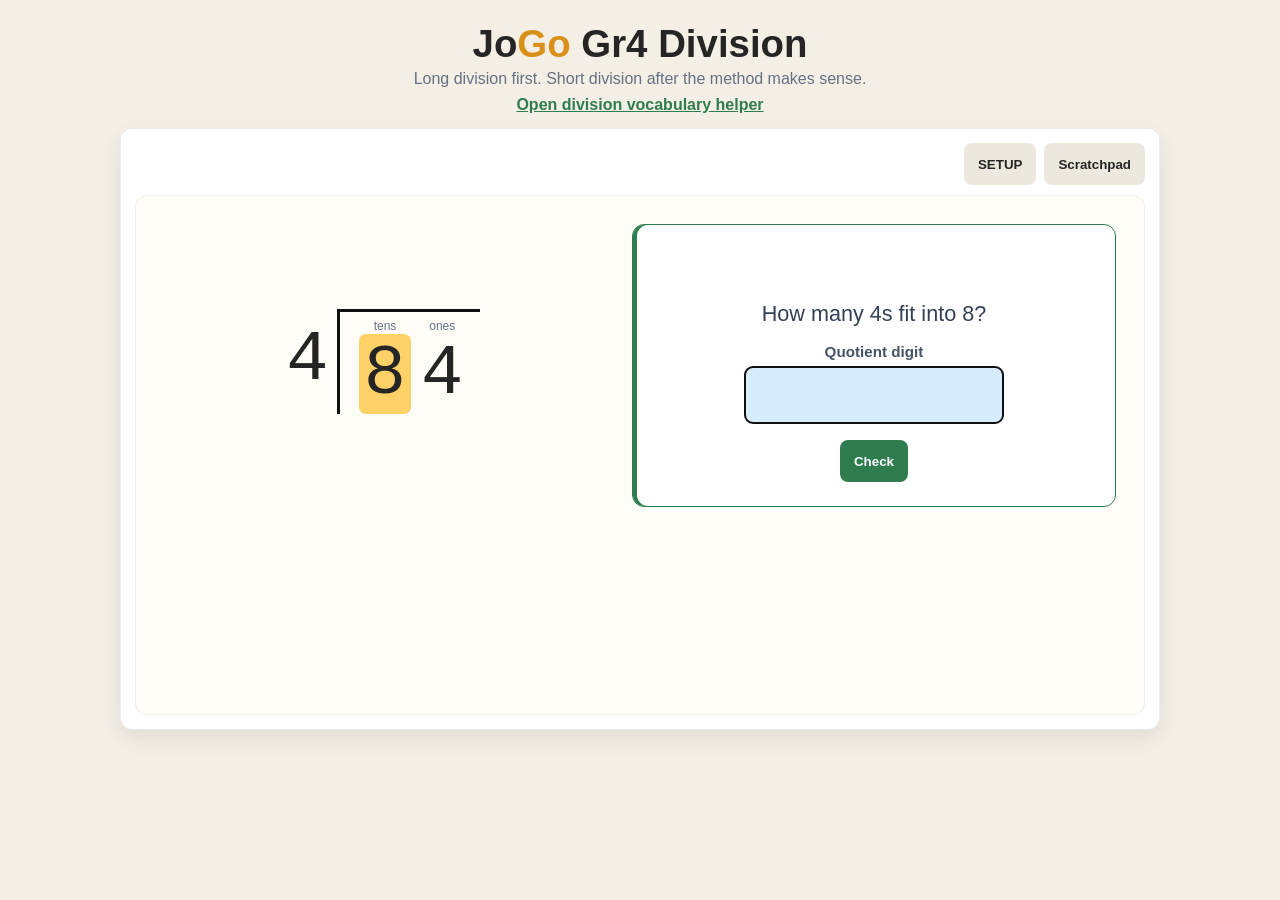
==== index.html @ e8921ce1 "Add iPad-ready Grade 4 division app" ====
<!doctype html>
<html lang="en">
<head>
  <meta charset="utf-8">
  <meta name="viewport" content="width=device-width,initial-scale=1,viewport-fit=cover,user-scalable=no">
  <title>JoGo Gr4 Division</title>
  <link rel="manifest" href="./manifest.json">
  <link rel="apple-touch-icon" href="./icon.svg">
  <meta name="apple-mobile-web-app-capable" content="yes">
  <meta name="apple-mobile-web-app-title" content="Gr4 Division">
  <meta name="theme-color" content="#2f7d4f">
  <style>
    :root{--green:#2f7d4f;--dark:#23623d;--paper:#fffdf7;--soft:#f4efe4;--ink:#252525;--muted:#667085;--blue:#d8ecff;--yellow:#ffd166;--red:#d94f45;--line:#ded6c8}*{box-sizing:border-box}html,body{margin:0;min-height:100%;overscroll-behavior-y:contain}body{font-family:Arial,Helvetica,sans-serif;background:var(--soft);color:var(--ink);padding:14px}.app{width:min(1040px,100%);margin:auto}.brand{text-align:center;margin:8px 0 14px}.brand h1{margin:0;font-size:clamp(1.7rem,4vw,2.4rem)}.brand span{color:#d99018}.brand p{margin:4px 0 0;color:var(--muted)}.panel,.scratch{background:rgba(255,255,255,.98);border:1px solid rgba(0,0,0,.08);border-radius:12px;box-shadow:0 8px 22px rgba(0,0,0,.08);padding:14px}.top{display:flex;justify-content:flex-end;gap:8px;margin-bottom:10px;flex-wrap:wrap}button{border:0;border-radius:8px;padding:11px 14px;min-height:42px;background:#e8ece9;color:var(--ink);font-weight:700;cursor:pointer}.primary,.active{background:var(--green);color:#fff}.secondary{background:#f0f2f4}.quiet{background:#ece8de}.drawer{border:1px solid #e4ddd0;border-radius:10px;background:#fbfaf6;padding:12px;margin-bottom:12px}.hidden{display:none!important}.tabs{display:grid;grid-template-columns:1fr 1fr;gap:8px;margin-bottom:10px}.controls{display:grid;grid-template-columns:minmax(180px,1fr) auto auto auto;gap:8px;align-items:center;margin-bottom:12px}input{border:1px solid #c9c9c9;border-radius:8px;min-height:42px;padding:9px 10px;font-size:1rem;background:#fff}.samples{display:grid;gap:8px}.sampleband{display:grid;grid-template-columns:110px 1fr;gap:8px;align-items:center}.samplelabel{color:#475467;font-size:.82rem;font-weight:700}.samplebuttons{display:flex;flex-wrap:wrap;gap:8px}.samplebuttons button{min-width:72px}.d1{background:#dcfce7;color:#143d25}.d2{background:#bbf7d0;color:#143d25}.d3{background:#fef3c7;color:#3f3208}.d4{background:#fed7aa;color:#4a2505}.d5{background:#fecaca;color:#5f1515}.d6{background:#dc2626;color:#fff}.work{background:var(--paper);border:1px solid rgba(0,0,0,.06);border-radius:12px;padding:clamp(14px,3vw,28px);min-height:520px;overflow-x:auto}.longgrid{display:grid;grid-template-columns:minmax(320px,.95fr) minmax(300px,1.05fr);gap:clamp(16px,3vw,30px);align-items:start}.board{font-family:"Courier New",monospace;font-size:clamp(2.2rem,5.5vw,4.6rem);width:max-content;max-width:100%;margin:auto;display:grid;grid-template-columns:auto auto}.divisor{padding-right:8px;margin-top:96px}.house{--cell:clamp(42px,6vw,60px);--gap:10px;--pad:13px}.quotline{min-height:88px;border-bottom:3px solid #111;padding-left:var(--pad);display:grid;grid-template-columns:repeat(var(--n),var(--cell));gap:var(--gap);align-items:end;justify-content:center}.divline{border-left:3px solid #111;padding:8px 10px 0 var(--pad);display:flex;gap:var(--gap);justify-content:center}.digitwrap{display:grid;gap:2px;justify-items:center}.placelabel{font-family:Arial,sans-serif;font-size:.75rem;color:var(--muted);line-height:1}.current{background:var(--yellow);border-radius:7px;padding:0 5px}.cell{display:inline-grid;place-items:center;width:var(--cell);min-height:60px}.empty{color:transparent}.formal{border-left:3px solid transparent;padding-left:var(--pad);padding-right:10px;margin-top:-8px;font-size:clamp(1.9rem,4.8vw,3.8rem)}.row{display:grid;grid-template-columns:repeat(var(--n),var(--cell));gap:var(--gap);justify-content:center;min-height:54px;align-items:center}.workcell{display:grid;place-items:center;line-height:1}.blank{color:transparent}.dot{color:#6b7280;font-size:.7em;align-self:end}.down{font-weight:700}.rule{height:3px;background:#111;align-self:center}.lines{max-height:190px;overflow:auto;margin-bottom:12px;background:rgba(255,255,255,.7);border:1px solid #ebe3d5;border-radius:10px}.lines div{border-bottom:1px solid #ebe3d5;padding:5px 10px}.card{background:#fff;border:1px solid #e5dfd0;border-radius:12px;padding:clamp(14px,3vw,24px);margin:auto;width:min(620px,100%);text-align:center}.card.active{border-color:var(--green);box-shadow:inset 4px 0 0 var(--green)}.title{margin:0 0 14px;font-size:clamp(1.35rem,3vw,2.1rem);font-weight:700}.prompt{margin:0 0 16px;color:#344054;font-size:clamp(1.05rem,2.2vw,1.35rem)}.field{width:min(260px,100%);margin:auto}.field label{display:block;font-size:.95rem;font-weight:700;color:#475467;margin-bottom:6px}.field input,.qbox{width:100%;text-align:center;font-size:2rem;font-weight:700;min-height:58px;background:var(--blue);border-color:#7fb3e8}.actions{display:flex;justify-content:center;gap:8px;flex-wrap:wrap;margin-top:16px}.feedback{min-height:28px;margin-top:14px;font-weight:700;text-align:center;font-size:clamp(1rem,2vw,1.2rem)}.good{color:var(--dark)}.bad{color:var(--red)}.shortgrid{display:flex;justify-content:center;align-items:flex-end;font-family:"Courier New",monospace;font-size:clamp(1.8rem,5vw,3rem);margin:8px 0 18px}.shorthouse{display:grid;grid-template-rows:auto auto}.shortq{border-bottom:3px solid #111;border-left:3px solid transparent;padding-left:12px;display:flex;gap:8px;min-height:54px;align-items:end}.shortdiv{border-left:3px solid #111;padding:8px 10px 0 12px;display:flex;gap:8px}.shortdigit{position:relative;min-width:38px;text-align:center}.carry{position:absolute;top:-22px;left:-8px;width:34px;min-height:30px;padding:0;text-align:center;color:#b42318;background:#fff0f0;font-size:1rem;font-weight:700}.scratch{margin-top:12px}.scratch h2{font-size:1.05rem;margin:0 0 8px;text-align:center}.tools{display:flex;gap:6px;flex-wrap:wrap;justify-content:center;margin-bottom:8px}.tools button{min-height:36px;padding:8px 10px;font-size:.85rem}canvas{width:100%;height:300px;border:1px solid #cfcfcf;border-radius:8px;background:#fff;touch-action:none;cursor:crosshair}.vocablink{display:inline-block;margin-top:8px;color:var(--green);font-weight:700}@media(max-width:850px){body{padding:10px}.longgrid{grid-template-columns:1fr}.controls{grid-template-columns:1fr 1fr}.controls input{grid-column:1/-1}canvas{height:320px}}@media(max-width:520px){.panel{padding:12px}.controls{grid-template-columns:1fr}.sampleband{grid-template-columns:1fr}.samplebuttons button{flex:1 1 84px}.qbox{width:38px}.top button{flex:1 1 110px}}
  </style>
</head>
<body>
<main class="app">
<header class="brand"><h1>Jo<span>Go</span> Gr4 Division</h1><p>Long division first. Short division after the method makes sense.</p><a class="vocablink" href="./DivisionVocab.html">Open division vocabulary helper</a></header>
<section class="panel">
<div class="top"><button class="quiet" onclick="toggle('teacher')">SETUP</button><button class="quiet" onclick="toggleScratch()">Scratchpad</button></div>
<div id="teacher" class="drawer hidden">
<nav class="tabs"><button id="longTab" class="active" onclick="switchTab('long')">Long Division</button><button id="shortTab" onclick="switchTab('short')">Short Division</button></nav>
<div id="longControls"><div class="controls"><input id="longEquation" value="84 / 4" onkeydown="if(event.key==='Enter')setupLong()"><button class="primary" onclick="setupLong()">Set Up</button><button class="secondary" onclick="resetLong()">Reset</button><button class="secondary" onclick="revealLong()">Reveal</button></div><div class="samples"><div class="sampleband"><div class="samplelabel">2 digit exact</div><div class="samplebuttons"><button class="d1" onclick="sampleLong('48 / 2')">48 / 2</button><button class="d1" onclick="sampleLong('84 / 4')">84 / 4</button><button class="d2" onclick="sampleLong('72 / 6')">72 / 6</button></div></div><div class="sampleband"><div class="samplelabel">3 digit exact</div><div class="samplebuttons"><button class="d2" onclick="sampleLong('132 / 6')">132 / 6</button><button class="d3" onclick="sampleLong('248 / 4')">248 / 4</button><button class="d3" onclick="sampleLong('426 / 3')">426 / 3</button></div></div><div class="sampleband"><div class="samplelabel">remainders</div><div class="samplebuttons"><button class="d4" onclick="sampleLong('85 / 4')">85 / 4</button><button class="d5" onclick="sampleLong('137 / 5')">137 / 5</button><button class="d6" onclick="sampleLong('746 / 9')">746 / 9</button></div></div></div></div>
<div id="shortControls" class="hidden"><div class="controls"><input id="shortEquation" value="852 / 8" onkeydown="if(event.key==='Enter')setupShort()"><button class="primary" onclick="setupShort()">Set Up</button><button class="secondary" onclick="checkShort()">Check</button><button class="secondary" onclick="revealShort()">Reveal</button></div><div class="samplebuttons"><button onclick="sampleShort('246 / 2')">246 / 2</button><button onclick="sampleShort('852 / 8')">852 / 8</button><button onclick="sampleShort('936 / 3')">936 / 3</button><button onclick="sampleShort('725 / 6')">725 / 6</button></div></div>
</div>
<section id="longPanel"><div class="work longgrid"><div id="longBoard"></div><div id="longStep"></div><div id="longFeedback" class="feedback"></div></div></section>
<section id="shortPanel" class="hidden"><div class="work"><div id="shortBoard"></div><div id="shortFeedback" class="feedback"></div></div></section>
</section>
<aside id="scratch" class="scratch hidden"><h2>Scratchpad</h2><div class="tools"><button id="pencilBtn" class="primary" onclick="setTool('pencil')">Pencil</button><button id="eraserBtn" onclick="setTool('eraser')">Eraser</button><button onclick="undoCanvas()">Undo</button><button onclick="redoCanvas()">Redo</button><button onclick="clearCanvas()">Clear</button></div><canvas id="canvas" width="320" height="430"></canvas></aside>
</main>
<script>
let tab='long',lp=null,li=0,pi=0,ready=false,sp=null,canvas,ctx,drawing=false,tool='pencil',hist=[],hi=-1;
function parse(v){let p=v.split('/').map(x=>x.trim()),a=Number(p[0]),b=Number(p[1]);if(p.length!==2)return{error:'Use this format: 84 / 4'};if(!Number.isInteger(a)||!Number.isInteger(b))return{error:'Use whole numbers only.'};if(a<0||b<=0)return{error:'Dividend must be 0 or more. Divisor must be bigger than 0.'};if(b>12)return{error:'For Grade 4 practice, keep the divisor 12 or less.'};return{dividend:a,divisor:b}}
function toggle(id){document.getElementById(id).classList.toggle('hidden')}function toggleScratch(){toggle('scratch');resizeCanvas()}function switchTab(t){tab=t;longPanel.classList.toggle('hidden',t!=='long');shortPanel.classList.toggle('hidden',t!=='short');longControls.classList.toggle('hidden',t!=='long');shortControls.classList.toggle('hidden',t!=='short');longTab.classList.toggle('active',t==='long');shortTab.classList.toggle('active',t==='short')}function sampleLong(s){longEquation.value=s;setupLong()}function sampleShort(s){shortEquation.value=s;setupShort()}
function label(i,n){return(['ones','tens','hundreds','thousands','ten thousands'][n-i-1]||'')}function steps(a,b){let ds=String(a).split('').map(Number),out=[],part=0,start=0;ds.forEach((d,i)=>{part=part*10+d;let last=i===ds.length-1;if(part>=b||last){let q=Math.floor(part/b),prod=q*b,rem=part-prod;out.push({startIndex:start,endIndex:i,partial:part,qDigit:q,product:prod,remainder:rem,bringDown:last?'':String(ds[i+1])});part=rem;start=i+1}});return out}
function setupLong(){let x=parse(longEquation.value),f=longFeedback;f.textContent='';f.className='feedback';if(x.error){longBoard.innerHTML=longStep.innerHTML='';f.textContent=x.error;f.classList.add('bad');return}lp={dividend:x.dividend,divisor:x.divisor,steps:steps(x.dividend,x.divisor)};li=0;pi=0;ready=false;renderLong()}function resetLong(){if(!lp)return setupLong();li=0;pi=0;ready=false;renderLong()}function parts(s){return s.bringDown===''?['divide','multiply','subtract']:['divide','multiply','subtract','bring']}function cur(){return lp.steps[li]?parts(lp.steps[li])[pi]:null}
function detail(s,p){return{divide:{title:'Divide',prompt:`How many ${lp.divisor}s fit into ${s.partial}?`,label:'Quotient digit',answer:String(s.qDigit)},multiply:{title:'Multiply',prompt:`${lp.divisor} x ${s.qDigit} = ?`,label:'Product',answer:String(s.product)},subtract:{title:'Subtract',prompt:`${s.partial} - ${s.product} = ?`,label:'Remainder',answer:String(s.remainder)},bring:{title:'Bring Down',prompt:'Which digit comes down next?',label:'Next digit',answer:s.bringDown}}[p]}function line(s,p){return{divide:`${lp.divisor} into ${s.partial} = ${s.qDigit}`,multiply:`${lp.divisor} x ${s.qDigit} = ${s.product}`,subtract:`${s.partial} - ${s.product} = ${s.remainder===0?'.':s.remainder}`,bring:`Bring down ${s.bringDown}`}[p]}
function visible(si,p){let ps=parts(lp.steps[si]),c=0;if(si<li)c=ps.length;if(si===li)c=pi+(ready?1:0);return ps.slice(0,c).includes(p)}function lines(){let a=[];lp.steps.forEach((s,si)=>parts(s).forEach(p=>{if(visible(si,p))a.push(line(s,p))}));return a.length?`<div class="lines">${a.map(x=>`<div>${x}</div>`).join('')}</div>`:''}
function cells(val,start,end,n){let c=Array(n).fill(''),span=end-start+1,ds=String(val).padStart(span,' ').split(''),first=Math.max(start,end-ds.length+1);ds.forEach((d,o)=>{let col=first+o;if(col>=0&&col<n&&d!==' ')c[col]=d});return c}function numrow(c,n){return`<div class="row" style="--n:${n}">${c.map(x=>{let v=typeof x==='object'?x.value:x,cl=typeof x==='object'?x.className:'';return`<span class="workcell ${v===''?'blank':''} ${cl}">${v||'0'}</span>`}).join('')}</div>`}function ruler(s,e,n){let c=Array(n).fill('');for(let i=s;i<=e;i++)c[i]='<span class="rule"></span>';return`<div class="row" style="--n:${n}">${c.map(x=>x||'<span class="workcell blank">0</span>').join('')}</div>`}function formal(n){let r=[];lp.steps.forEach((s,si)=>{if(visible(si,'multiply')){r.push(numrow(cells(s.product,s.startIndex,s.endIndex,n),n));r.push(ruler(s.startIndex,s.endIndex,n))}if(visible(si,'subtract')){let c=Array(n).fill('');c[s.endIndex]=s.remainder===0?{value:'.',className:'dot'}:String(s.remainder);if(visible(si,'bring')&&s.bringDown)c[s.endIndex+1]={value:s.bringDown,className:'down'};r.push(numrow(c,n))}});return`<div class="formal">${r.join('')}</div>`}
function renderLong(){let ds=String(lp.dividend).split(''),qc=Array(ds.length).fill(''),act=lp.steps[li];lp.steps.forEach((s,i)=>{if(i<li||(i===li&&(pi>0||(ready&&cur()==='divide'))))qc[s.endIndex]=String(s.qDigit)});longBoard.innerHTML=`<div class="board"><div class="divisor">${lp.divisor}</div><div class="house"><div class="quotline" style="--n:${ds.length}">${qc.map(d=>`<span class="cell ${d===''?'empty':''}">${d||'0'}</span>`).join('')}</div><div class="divline">${ds.map((d,i)=>`<div class="digitwrap"><span class="placelabel">${label(i,ds.length)}</span><span class="${act&&i>=act.startIndex&&i<=act.endIndex?'current':''}">${d}</span></div>`).join('')}</div>${formal(ds.length)}</div></div>`;if(!act){let q=Math.floor(lp.dividend/lp.divisor),r=lp.dividend%lp.divisor;longStep.innerHTML=`${lines()}<div class="card active"><p class="title">Complete: ${lp.dividend} / ${lp.divisor} = ${q}${r?' rem. '+r:''}</p></div>`;return}let d=detail(act,cur());longStep.innerHTML=`${lines()}<div class="card active"><p class="title">${d.title}</p><p class="prompt">${d.prompt}</p><div class="field"><label>${d.label}</label><input id="longAnswer" inputmode="numeric" value="${ready?d.answer:''}" ${ready?'disabled':''} onkeydown="if(event.key==='Enter')longMain()"></div><div class="actions"><button class="primary" onclick="longMain()">${ready?'Next':'Check'}</button></div></div>`;(ready?document.querySelector('.actions button'):longAnswer).focus()}
function longMain(){ready?advance():checkLong()}function checkLong(){let s=lp.steps[li],p=cur(),d=detail(s,p),a=longAnswer.value.trim(),f=longFeedback;f.className='feedback';if(a!==d.answer){f.textContent={divide:`Think: how many ${lp.divisor}s fit without going over ${s.partial}?`,multiply:'Use the quotient digit you just found.',subtract:'Subtract the product from the number you divided.',bring:'Look at the next digit in the dividend.'}[p];f.classList.add('bad');return}ready=true;f.textContent='Good.';f.classList.add('good');renderLong()}function revealLong(){if(!lp)setupLong();let s=lp.steps[li];if(!s)return;ready=true;longFeedback.textContent='Revealed.';longFeedback.className='feedback good';renderLong()}function advance(){let ps=parts(lp.steps[li]);if(pi<ps.length-1)pi++;else{li++;pi=0}ready=false;longFeedback.textContent='';renderLong()}
function setupShort(){let x=parse(shortEquation.value),b=shortBoard,f=shortFeedback;f.textContent='';f.className='feedback';if(x.error){b.innerHTML='';f.textContent=x.error;f.classList.add('bad');return}sp=x;let ds=String(x.dividend).split('');b.innerHTML=`<div class="shortgrid"><div class="divisor">${x.divisor}</div><div class="shorthouse"><div class="shortq" id="shortQ">${ds.map((_,i)=>`<input class="qbox" id="sq-${i}" inputmode="numeric" maxlength="1">`).join('')}<span style="font-size:1.1rem;align-self:center">rem.</span><input class="qbox" id="shortR" inputmode="numeric" maxlength="2"></div><div class="shortdiv">${ds.map((d,i)=>`<div class="shortdigit">${i>0?`<input class="carry" id="carry-${i}" inputmode="numeric" maxlength="2">`:''}${d}</div>`).join('')}</div></div></div>`;document.getElementById('sq-0').focus()}function shortWork(){let ds=String(sp.dividend).split('').map(Number),car=0,carries=[],q='';ds.forEach((d,i)=>{let v=car*10+d,qd=Math.floor(v/sp.divisor);car=v%sp.divisor;q+=qd;if(i<ds.length-1)carries.push(car)});return{quotient:String(Number(q)),remainder:car,carries}}
function checkShort(){if(!sp)return setupShort();let c=shortWork(),q=[...document.querySelectorAll('#shortQ .qbox')].filter(i=>i.id!=='shortR').map(i=>i.value.trim()).join(''),uq=String(Number(q||'0')),ur=Number(shortR.value||'0'),ok=true;c.carries.forEach((v,i)=>{let el=document.getElementById(`carry-${i+1}`);if(el&&Number(el.value||'0')!==v)ok=false});shortFeedback.className='feedback';if(uq===c.quotient&&ur===c.remainder&&ok){shortFeedback.textContent='Correct.';shortFeedback.classList.add('good')}else{shortFeedback.textContent=`Check again. Answer should be ${c.quotient}${c.remainder?' rem. '+c.remainder:''}.`;shortFeedback.classList.add('bad')}}function revealShort(){if(!sp)setupShort();let c=shortWork(),q=c.quotient.split('');document.querySelectorAll('#shortQ .qbox').forEach((i,n)=>{if(i.id!=='shortR')i.value=q[n]||''});shortR.value=c.remainder;c.carries.forEach((v,i)=>{let el=document.getElementById(`carry-${i+1}`);if(el)el.value=v});shortFeedback.textContent='Answer revealed.';shortFeedback.className='feedback good'}
function initCanvas(){canvas=document.getElementById('canvas');ctx=canvas.getContext('2d');ctx.lineCap='round';ctx.lineJoin='round';setTool('pencil');saveCanvas();['mousedown','touchstart'].forEach(e=>canvas.addEventListener(e,start,{passive:false}));['mousemove','touchmove'].forEach(e=>canvas.addEventListener(e,draw,{passive:false}));['mouseup','mouseleave','touchend','touchcancel'].forEach(e=>canvas.addEventListener(e,stop));window.addEventListener('resize',resizeCanvas);resizeCanvas()}function resizeCanvas(){if(!canvas)return;let img=canvas.toDataURL(),r=canvas.getBoundingClientRect();canvas.width=Math.max(280,Math.floor(r.width));canvas.height=Math.max(280,Math.floor(r.height));let im=new Image();im.onload=()=>ctx.drawImage(im,0,0,canvas.width,canvas.height);im.src=img;setTool(tool)}function pos(e){let r=canvas.getBoundingClientRect(),p=e.touches?e.touches[0]:e;return{x:p.clientX-r.left,y:p.clientY-r.top}}function start(e){e.preventDefault();drawing=true;let p=pos(e);ctx.beginPath();ctx.moveTo(p.x,p.y)}function draw(e){if(!drawing)return;e.preventDefault();let p=pos(e);ctx.lineTo(p.x,p.y);ctx.stroke()}function stop(){if(!drawing)return;drawing=false;ctx.closePath();saveCanvas()}function setTool(t){tool=t;if(!ctx)return;ctx.globalCompositeOperation=t==='eraser'?'destination-out':'source-over';ctx.strokeStyle='#111';ctx.lineWidth=t==='eraser'?18:3;pencilBtn.classList.toggle('primary',t==='pencil');eraserBtn.classList.toggle('primary',t==='eraser')}function saveCanvas(){hist=hist.slice(0,hi+1);hist.push(canvas.toDataURL());hi=hist.length-1}function restore(){let im=new Image();im.onload=()=>{ctx.clearRect(0,0,canvas.width,canvas.height);ctx.drawImage(im,0,0,canvas.width,canvas.height)};im.src=hist[hi]}function undoCanvas(){if(hi<=0)return;hi--;restore()}function redoCanvas(){if(hi>=hist.length-1)return;hi++;restore()}function clearCanvas(){ctx.clearRect(0,0,canvas.width,canvas.height);saveCanvas()}
window.addEventListener('load',()=>{setupLong();setupShort();switchTab('long');initCanvas();if('serviceWorker'in navigator)navigator.serviceWorker.register('./sw.js').catch(()=>{})});
</script>
</body>
</html>
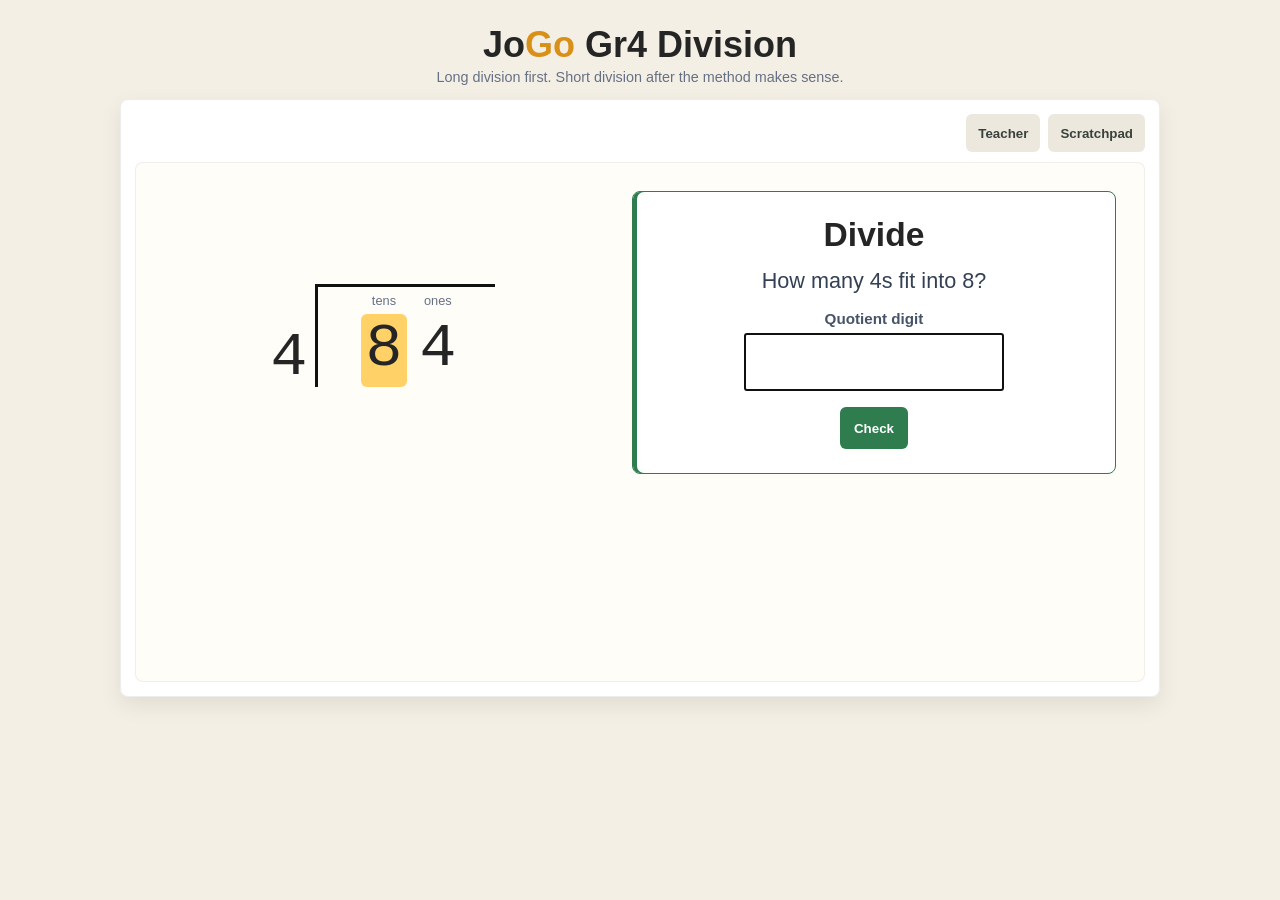
==== commit a29747b1: "Fix GitHub Pages iPad deployment" ====
--- a/index.html
+++ b/index.html
@@ -1,48 +1,1226 @@
-<!doctype html>
+<!DOCTYPE html>
 <html lang="en">
 <head>
-  <meta charset="utf-8">
-  <meta name="viewport" content="width=device-width,initial-scale=1,viewport-fit=cover,user-scalable=no">
-  <title>JoGo Gr4 Division</title>
+  <meta charset="UTF-8">
+  <meta name="viewport" content="width=device-width, initial-scale=1.0, viewport-fit=cover, user-scalable=no">
+  <title>Gr4 Division</title>
   <link rel="manifest" href="./manifest.json">
-  <link rel="apple-touch-icon" href="./icon.svg">
+  <link rel="apple-touch-icon" href="./apple-touch-icon.png">
   <meta name="apple-mobile-web-app-capable" content="yes">
   <meta name="apple-mobile-web-app-title" content="Gr4 Division">
+  <meta name="apple-mobile-web-app-status-bar-style" content="default">
+  <meta name="format-detection" content="telephone=no">
   <meta name="theme-color" content="#2f7d4f">
   <style>
-    :root{--green:#2f7d4f;--dark:#23623d;--paper:#fffdf7;--soft:#f4efe4;--ink:#252525;--muted:#667085;--blue:#d8ecff;--yellow:#ffd166;--red:#d94f45;--line:#ded6c8}*{box-sizing:border-box}html,body{margin:0;min-height:100%;overscroll-behavior-y:contain}body{font-family:Arial,Helvetica,sans-serif;background:var(--soft);color:var(--ink);padding:14px}.app{width:min(1040px,100%);margin:auto}.brand{text-align:center;margin:8px 0 14px}.brand h1{margin:0;font-size:clamp(1.7rem,4vw,2.4rem)}.brand span{color:#d99018}.brand p{margin:4px 0 0;color:var(--muted)}.panel,.scratch{background:rgba(255,255,255,.98);border:1px solid rgba(0,0,0,.08);border-radius:12px;box-shadow:0 8px 22px rgba(0,0,0,.08);padding:14px}.top{display:flex;justify-content:flex-end;gap:8px;margin-bottom:10px;flex-wrap:wrap}button{border:0;border-radius:8px;padding:11px 14px;min-height:42px;background:#e8ece9;color:var(--ink);font-weight:700;cursor:pointer}.primary,.active{background:var(--green);color:#fff}.secondary{background:#f0f2f4}.quiet{background:#ece8de}.drawer{border:1px solid #e4ddd0;border-radius:10px;background:#fbfaf6;padding:12px;margin-bottom:12px}.hidden{display:none!important}.tabs{display:grid;grid-template-columns:1fr 1fr;gap:8px;margin-bottom:10px}.controls{display:grid;grid-template-columns:minmax(180px,1fr) auto auto auto;gap:8px;align-items:center;margin-bottom:12px}input{border:1px solid #c9c9c9;border-radius:8px;min-height:42px;padding:9px 10px;font-size:1rem;background:#fff}.samples{display:grid;gap:8px}.sampleband{display:grid;grid-template-columns:110px 1fr;gap:8px;align-items:center}.samplelabel{color:#475467;font-size:.82rem;font-weight:700}.samplebuttons{display:flex;flex-wrap:wrap;gap:8px}.samplebuttons button{min-width:72px}.d1{background:#dcfce7;color:#143d25}.d2{background:#bbf7d0;color:#143d25}.d3{background:#fef3c7;color:#3f3208}.d4{background:#fed7aa;color:#4a2505}.d5{background:#fecaca;color:#5f1515}.d6{background:#dc2626;color:#fff}.work{background:var(--paper);border:1px solid rgba(0,0,0,.06);border-radius:12px;padding:clamp(14px,3vw,28px);min-height:520px;overflow-x:auto}.longgrid{display:grid;grid-template-columns:minmax(320px,.95fr) minmax(300px,1.05fr);gap:clamp(16px,3vw,30px);align-items:start}.board{font-family:"Courier New",monospace;font-size:clamp(2.2rem,5.5vw,4.6rem);width:max-content;max-width:100%;margin:auto;display:grid;grid-template-columns:auto auto}.divisor{padding-right:8px;margin-top:96px}.house{--cell:clamp(42px,6vw,60px);--gap:10px;--pad:13px}.quotline{min-height:88px;border-bottom:3px solid #111;padding-left:var(--pad);display:grid;grid-template-columns:repeat(var(--n),var(--cell));gap:var(--gap);align-items:end;justify-content:center}.divline{border-left:3px solid #111;padding:8px 10px 0 var(--pad);display:flex;gap:var(--gap);justify-content:center}.digitwrap{display:grid;gap:2px;justify-items:center}.placelabel{font-family:Arial,sans-serif;font-size:.75rem;color:var(--muted);line-height:1}.current{background:var(--yellow);border-radius:7px;padding:0 5px}.cell{display:inline-grid;place-items:center;width:var(--cell);min-height:60px}.empty{color:transparent}.formal{border-left:3px solid transparent;padding-left:var(--pad);padding-right:10px;margin-top:-8px;font-size:clamp(1.9rem,4.8vw,3.8rem)}.row{display:grid;grid-template-columns:repeat(var(--n),var(--cell));gap:var(--gap);justify-content:center;min-height:54px;align-items:center}.workcell{display:grid;place-items:center;line-height:1}.blank{color:transparent}.dot{color:#6b7280;font-size:.7em;align-self:end}.down{font-weight:700}.rule{height:3px;background:#111;align-self:center}.lines{max-height:190px;overflow:auto;margin-bottom:12px;background:rgba(255,255,255,.7);border:1px solid #ebe3d5;border-radius:10px}.lines div{border-bottom:1px solid #ebe3d5;padding:5px 10px}.card{background:#fff;border:1px solid #e5dfd0;border-radius:12px;padding:clamp(14px,3vw,24px);margin:auto;width:min(620px,100%);text-align:center}.card.active{border-color:var(--green);box-shadow:inset 4px 0 0 var(--green)}.title{margin:0 0 14px;font-size:clamp(1.35rem,3vw,2.1rem);font-weight:700}.prompt{margin:0 0 16px;color:#344054;font-size:clamp(1.05rem,2.2vw,1.35rem)}.field{width:min(260px,100%);margin:auto}.field label{display:block;font-size:.95rem;font-weight:700;color:#475467;margin-bottom:6px}.field input,.qbox{width:100%;text-align:center;font-size:2rem;font-weight:700;min-height:58px;background:var(--blue);border-color:#7fb3e8}.actions{display:flex;justify-content:center;gap:8px;flex-wrap:wrap;margin-top:16px}.feedback{min-height:28px;margin-top:14px;font-weight:700;text-align:center;font-size:clamp(1rem,2vw,1.2rem)}.good{color:var(--dark)}.bad{color:var(--red)}.shortgrid{display:flex;justify-content:center;align-items:flex-end;font-family:"Courier New",monospace;font-size:clamp(1.8rem,5vw,3rem);margin:8px 0 18px}.shorthouse{display:grid;grid-template-rows:auto auto}.shortq{border-bottom:3px solid #111;border-left:3px solid transparent;padding-left:12px;display:flex;gap:8px;min-height:54px;align-items:end}.shortdiv{border-left:3px solid #111;padding:8px 10px 0 12px;display:flex;gap:8px}.shortdigit{position:relative;min-width:38px;text-align:center}.carry{position:absolute;top:-22px;left:-8px;width:34px;min-height:30px;padding:0;text-align:center;color:#b42318;background:#fff0f0;font-size:1rem;font-weight:700}.scratch{margin-top:12px}.scratch h2{font-size:1.05rem;margin:0 0 8px;text-align:center}.tools{display:flex;gap:6px;flex-wrap:wrap;justify-content:center;margin-bottom:8px}.tools button{min-height:36px;padding:8px 10px;font-size:.85rem}canvas{width:100%;height:300px;border:1px solid #cfcfcf;border-radius:8px;background:#fff;touch-action:none;cursor:crosshair}.vocablink{display:inline-block;margin-top:8px;color:var(--green);font-weight:700}@media(max-width:850px){body{padding:10px}.longgrid{grid-template-columns:1fr}.controls{grid-template-columns:1fr 1fr}.controls input{grid-column:1/-1}canvas{height:320px}}@media(max-width:520px){.panel{padding:12px}.controls{grid-template-columns:1fr}.sampleband{grid-template-columns:1fr}.samplebuttons button{flex:1 1 84px}.qbox{width:38px}.top button{flex:1 1 110px}}
+    :root {
+      --green: #2f7d4f;
+      --green-dark: #23623d;
+      --yellow: #ffd166;
+      --blue: #d8ecff;
+      --red: #d94f45;
+      --ink: #252525;
+      --muted: #667085;
+      --paper: #fffdf7;
+      --line: #ded6c8;
+      --soft: #f4efe4;
+    }
+
+    * { box-sizing: border-box; }
+
+    html, body {
+      margin: 0;
+      min-height: 100%;
+      overscroll-behavior-y: contain;
+    }
+
+    body {
+      font-family: Arial, Helvetica, sans-serif;
+      color: var(--ink);
+      background: var(--soft);
+      padding: 16px;
+    }
+
+    .app {
+      width: min(1040px, 100%);
+      margin: 0 auto;
+    }
+
+    .brand {
+      text-align: center;
+      margin: 8px 0 14px;
+    }
+
+    .brand h1 {
+      margin: 0;
+      font-size: clamp(1.6rem, 4vw, 2.25rem);
+      letter-spacing: 0;
+    }
+
+    .brand span { color: #d99018; }
+
+    .brand p {
+      margin: 3px 0 0;
+      color: var(--muted);
+      font-size: 0.9rem;
+    }
+
+    .shell {
+      display: block;
+    }
+
+    .panel, .scratchpad {
+      background: rgba(255, 255, 255, 0.98);
+      border: 1px solid rgba(0,0,0,0.07);
+      border-radius: 8px;
+      box-shadow: 0 8px 22px rgba(0,0,0,0.08);
+    }
+
+    .panel { padding: 14px; }
+
+    .top-actions {
+      display: flex;
+      justify-content: flex-end;
+      gap: 8px;
+      margin-bottom: 10px;
+    }
+
+    .quiet-button {
+      background: #ece8de;
+      color: #38423b;
+      min-height: 38px;
+      padding: 8px 12px;
+    }
+
+    .teacher-drawer {
+      border: 1px solid #e4ddd0;
+      border-radius: 8px;
+      background: #fbfaf6;
+      padding: 12px;
+      margin-bottom: 12px;
+    }
+
+    .tabs {
+      display: grid;
+      grid-template-columns: 1fr 1fr;
+      gap: 8px;
+      margin-bottom: 10px;
+    }
+
+    .tab-button, button {
+      border: 0;
+      border-radius: 6px;
+      padding: 11px 14px;
+      background: #e8ece9;
+      color: var(--ink);
+      font-weight: 700;
+      cursor: pointer;
+      min-height: 42px;
+    }
+
+    .tab-button.active, .primary {
+      background: var(--green);
+      color: white;
+    }
+
+    button:hover { filter: brightness(0.96); }
+    button:disabled { opacity: 0.45; cursor: not-allowed; }
+
+    .controls {
+      display: grid;
+      grid-template-columns: minmax(180px, 1fr) auto auto auto;
+      gap: 8px;
+      align-items: center;
+      margin-bottom: 14px;
+    }
+
+    input[type="text"], input[type="number"] {
+      border: 1px solid #c9c9c9;
+      border-radius: 6px;
+      min-height: 42px;
+      padding: 9px 10px;
+      font-size: 1rem;
+      background: white;
+    }
+
+    .sample-row {
+      display: flex;
+      gap: 8px;
+      flex-wrap: wrap;
+      margin: 8px 0 0;
+    }
+
+    .sample-row button, .secondary {
+      background: #f0f2f4;
+      color: #263238;
+    }
+
+    .mode-note {
+      margin: 0 0 8px;
+      color: var(--muted);
+      font-size: 0.98rem;
+    }
+
+    .work-area {
+      background: var(--paper);
+      border: 1px solid rgba(0,0,0,0.06);
+      border-radius: 8px;
+      padding: clamp(14px, 3vw, 28px);
+      min-height: 520px;
+      overflow-x: auto;
+    }
+
+    .long-work-area {
+      display: grid;
+      grid-template-columns: minmax(320px, 0.95fr) minmax(300px, 1.05fr);
+      gap: clamp(16px, 3vw, 30px);
+      align-items: start;
+      overflow: visible;
+    }
+
+    #longBoard {
+      position: sticky;
+      top: 10px;
+      align-self: start;
+      overflow-x: auto;
+      padding-bottom: 6px;
+    }
+
+    #longStepArea {
+      align-self: start;
+    }
+
+    #longFeedback {
+      grid-column: 2;
+    }
+
+    .division-board {
+      display: grid;
+      grid-template-columns: auto auto;
+      justify-content: center;
+      align-items: start;
+      gap: 0;
+      font-family: "Courier New", monospace;
+      font-size: clamp(2.5rem, 7vw, 5rem);
+      margin: 8px auto 28px;
+      width: max-content;
+      max-width: 100%;
+      --quotient-height: clamp(66px, 10vw, 96px);
+    }
+
+    .long-work-area .division-board {
+      font-size: clamp(2.1rem, 4.8vw, 4.4rem);
+      margin-top: 0;
+    }
+
+    .divisor {
+      padding: 0 8px 9px 0;
+      line-height: 1;
+    }
+
+    .division-board > .divisor {
+      margin-top: calc(var(--quotient-height) + clamp(26px, 4vw, 40px));
+      padding: 0 8px 0 0;
+    }
+
+    .house {
+      min-width: 180px;
+      --cell-size: clamp(44px, 7vw, 64px);
+      --cell-gap: 12px;
+      --house-pad: 13px;
+    }
+
+    .long-work-area .house {
+      --cell-size: clamp(40px, 5.5vw, 58px);
+    }
+
+    .quotient-line {
+      min-height: var(--quotient-height);
+      border-bottom: 3px solid #111;
+      padding-left: var(--house-pad);
+      display: grid;
+      grid-template-columns: repeat(var(--digit-count), var(--cell-size));
+      justify-content: center;
+      gap: var(--cell-gap);
+      align-items: end;
+    }
+
+    .dividend-line {
+      border-left: 3px solid #111;
+      padding: 8px 10px 0 var(--house-pad);
+      display: flex;
+      gap: var(--cell-gap);
+      justify-content: center;
+      min-height: clamp(70px, 10vw, 100px);
+    }
+
+    .digit-wrap {
+      display: grid;
+      gap: 2px;
+      justify-items: center;
+      min-width: 32px;
+    }
+
+    .place-label {
+      font-size: 0.8rem;
+      font-family: Arial, Helvetica, sans-serif;
+      color: var(--muted);
+      line-height: 1;
+    }
+
+    .current-digit {
+      background: var(--yellow);
+      border-radius: 6px;
+      padding: 0 5px;
+    }
+
+    .q-box {
+      width: clamp(44px, 7vw, 64px);
+      height: clamp(50px, 7vw, 70px);
+      text-align: center;
+      font-family: "Courier New", monospace;
+      font-size: clamp(2rem, 5vw, 3.2rem);
+      padding: 0;
+      border-color: #7fb3e8;
+      background: var(--blue);
+    }
+
+    .board-value {
+      display: inline-grid;
+      place-items: center;
+      width: var(--cell-size);
+      height: clamp(50px, 7vw, 70px);
+      color: #111;
+    }
+
+    .board-value.empty {
+      color: transparent;
+    }
+
+    .formal-work {
+      border-left: 3px solid transparent;
+      padding-left: var(--house-pad);
+      padding-right: 10px;
+      margin-top: -8px;
+      font-size: clamp(2rem, 5.5vw, 4rem);
+    }
+
+    .work-number-row {
+      display: grid;
+      grid-template-columns: repeat(var(--digit-count), var(--cell-size));
+      gap: var(--cell-gap);
+      justify-content: center;
+      min-height: clamp(44px, 6vw, 62px);
+      align-items: center;
+    }
+
+    .work-cell {
+      display: grid;
+      place-items: center;
+      min-width: 0;
+      line-height: 1;
+    }
+
+    .work-cell.blank {
+      color: transparent;
+    }
+
+    .work-cell.placeholder-dot {
+      color: #6b7280;
+      font-size: 0.7em;
+      align-self: end;
+      padding-bottom: 0.12em;
+    }
+
+    .work-cell.brought-down {
+      color: #111;
+      font-weight: 700;
+    }
+
+    .work-rule {
+      height: 3px;
+      background: #111;
+      margin: 2px 0 5px;
+      justify-self: stretch;
+    }
+
+    .working-lines {
+      width: 100%;
+      max-height: 190px;
+      overflow-y: auto;
+      margin: 0 0 12px;
+      color: #3a3a3a;
+      background: rgba(255,255,255,0.7);
+      border: 1px solid #ebe3d5;
+      border-radius: 8px;
+      font-size: clamp(0.95rem, 1.7vw, 1.2rem);
+      line-height: 1.5;
+    }
+
+    .working-lines div {
+      border-bottom: 1px solid #ebe3d5;
+      padding: 5px 10px;
+    }
+
+    .working-lines div:last-child {
+      border-bottom: 0;
+    }
+
+    .step-card {
+      background: white;
+      border: 1px solid #e5dfd0;
+      border-radius: 8px;
+      padding: clamp(14px, 3vw, 24px);
+      margin: 0 auto;
+      width: min(620px, 100%);
+      text-align: center;
+    }
+
+    .step-card.active {
+      border-color: var(--green);
+      box-shadow: inset 4px 0 0 var(--green);
+    }
+
+    .step-title {
+      margin: 0 0 14px;
+      font-size: clamp(1.35rem, 3vw, 2.1rem);
+      font-weight: 700;
+    }
+
+    .step-prompt {
+      margin: 0 0 16px;
+      color: #344054;
+      font-size: clamp(1.05rem, 2.2vw, 1.35rem);
+    }
+
+    .step-grid {
+      display: block;
+      width: min(260px, 100%);
+      margin: 0 auto;
+    }
+
+    .field label {
+      display: block;
+      font-size: 0.95rem;
+      font-weight: 700;
+      color: #475467;
+      margin-bottom: 6px;
+    }
+
+    .field input {
+      width: 100%;
+      text-align: center;
+      font-size: 2rem;
+      font-weight: 700;
+      min-height: 58px;
+    }
+
+    .step-actions {
+      display: flex;
+      justify-content: center;
+      gap: 8px;
+      flex-wrap: wrap;
+      margin-top: 16px;
+    }
+
+    .feedback {
+      min-height: 28px;
+      margin-top: 14px;
+      font-weight: 700;
+      text-align: center;
+      font-size: clamp(1rem, 2vw, 1.2rem);
+    }
+
+    .feedback.good { color: var(--green-dark); }
+    .feedback.bad { color: var(--red); }
+
+    .short-grid {
+      display: flex;
+      justify-content: center;
+      align-items: flex-end;
+      font-family: "Courier New", monospace;
+      font-size: clamp(1.8rem, 5vw, 3rem);
+      margin: 8px 0 18px;
+    }
+
+    .short-house {
+      display: grid;
+      grid-template-rows: auto auto;
+    }
+
+    .short-quotient {
+      border-bottom: 3px solid #111;
+      border-left: 3px solid transparent;
+      padding-left: 12px;
+      display: flex;
+      gap: 8px;
+      min-height: 54px;
+      align-items: end;
+    }
+
+    .short-dividend {
+      border-left: 3px solid #111;
+      padding: 8px 10px 0 12px;
+      display: flex;
+      gap: 8px;
+    }
+
+    .short-digit {
+      position: relative;
+      min-width: 38px;
+      text-align: center;
+    }
+
+    .carry {
+      position: absolute;
+      top: -22px;
+      left: -8px;
+      width: 34px;
+      min-height: 30px;
+      padding: 0;
+      text-align: center;
+      color: #b42318;
+      background: #fff0f0;
+      font-size: 1rem;
+      font-weight: 700;
+    }
+
+    .scratchpad {
+      padding: 12px;
+      margin-top: 12px;
+    }
+
+    .scratchpad h2 {
+      font-size: 1.05rem;
+      margin: 0 0 8px;
+      text-align: center;
+    }
+
+    .tools {
+      display: flex;
+      gap: 6px;
+      flex-wrap: wrap;
+      justify-content: center;
+      margin-bottom: 8px;
+    }
+
+    .tools button {
+      min-height: 36px;
+      padding: 8px 10px;
+      font-size: 0.85rem;
+    }
+
+    canvas {
+      width: 100%;
+      height: 300px;
+      border: 1px solid #cfcfcf;
+      border-radius: 6px;
+      background: white;
+      touch-action: none;
+      cursor: crosshair;
+    }
+
+    .hidden { display: none; }
+
+    @media (max-width: 850px) {
+      body { padding: 10px; }
+      .long-work-area {
+        grid-template-columns: 1fr;
+        overflow-x: auto;
+      }
+      #longBoard {
+        position: static;
+      }
+      #longFeedback {
+        grid-column: 1;
+      }
+      .controls { grid-template-columns: 1fr 1fr; }
+      .controls input { grid-column: 1 / -1; }
+      canvas { height: 320px; }
+    }
+
+    @media (max-width: 520px) {
+      .panel { padding: 12px; }
+      .controls { grid-template-columns: 1fr; }
+      .sample-row button, .controls button { width: 100%; }
+      .q-box { width: 38px; }
+    }
   </style>
 </head>
 <body>
-<main class="app">
-<header class="brand"><h1>Jo<span>Go</span> Gr4 Division</h1><p>Long division first. Short division after the method makes sense.</p><a class="vocablink" href="./DivisionVocab.html">Open division vocabulary helper</a></header>
-<section class="panel">
-<div class="top"><button class="quiet" onclick="toggle('teacher')">SETUP</button><button class="quiet" onclick="toggleScratch()">Scratchpad</button></div>
-<div id="teacher" class="drawer hidden">
-<nav class="tabs"><button id="longTab" class="active" onclick="switchTab('long')">Long Division</button><button id="shortTab" onclick="switchTab('short')">Short Division</button></nav>
-<div id="longControls"><div class="controls"><input id="longEquation" value="84 / 4" onkeydown="if(event.key==='Enter')setupLong()"><button class="primary" onclick="setupLong()">Set Up</button><button class="secondary" onclick="resetLong()">Reset</button><button class="secondary" onclick="revealLong()">Reveal</button></div><div class="samples"><div class="sampleband"><div class="samplelabel">2 digit exact</div><div class="samplebuttons"><button class="d1" onclick="sampleLong('48 / 2')">48 / 2</button><button class="d1" onclick="sampleLong('84 / 4')">84 / 4</button><button class="d2" onclick="sampleLong('72 / 6')">72 / 6</button></div></div><div class="sampleband"><div class="samplelabel">3 digit exact</div><div class="samplebuttons"><button class="d2" onclick="sampleLong('132 / 6')">132 / 6</button><button class="d3" onclick="sampleLong('248 / 4')">248 / 4</button><button class="d3" onclick="sampleLong('426 / 3')">426 / 3</button></div></div><div class="sampleband"><div class="samplelabel">remainders</div><div class="samplebuttons"><button class="d4" onclick="sampleLong('85 / 4')">85 / 4</button><button class="d5" onclick="sampleLong('137 / 5')">137 / 5</button><button class="d6" onclick="sampleLong('746 / 9')">746 / 9</button></div></div></div></div>
-<div id="shortControls" class="hidden"><div class="controls"><input id="shortEquation" value="852 / 8" onkeydown="if(event.key==='Enter')setupShort()"><button class="primary" onclick="setupShort()">Set Up</button><button class="secondary" onclick="checkShort()">Check</button><button class="secondary" onclick="revealShort()">Reveal</button></div><div class="samplebuttons"><button onclick="sampleShort('246 / 2')">246 / 2</button><button onclick="sampleShort('852 / 8')">852 / 8</button><button onclick="sampleShort('936 / 3')">936 / 3</button><button onclick="sampleShort('725 / 6')">725 / 6</button></div></div>
-</div>
-<section id="longPanel"><div class="work longgrid"><div id="longBoard"></div><div id="longStep"></div><div id="longFeedback" class="feedback"></div></div></section>
-<section id="shortPanel" class="hidden"><div class="work"><div id="shortBoard"></div><div id="shortFeedback" class="feedback"></div></div></section>
-</section>
-<aside id="scratch" class="scratch hidden"><h2>Scratchpad</h2><div class="tools"><button id="pencilBtn" class="primary" onclick="setTool('pencil')">Pencil</button><button id="eraserBtn" onclick="setTool('eraser')">Eraser</button><button onclick="undoCanvas()">Undo</button><button onclick="redoCanvas()">Redo</button><button onclick="clearCanvas()">Clear</button></div><canvas id="canvas" width="320" height="430"></canvas></aside>
-</main>
-<script>
-let tab='long',lp=null,li=0,pi=0,ready=false,sp=null,canvas,ctx,drawing=false,tool='pencil',hist=[],hi=-1;
-function parse(v){let p=v.split('/').map(x=>x.trim()),a=Number(p[0]),b=Number(p[1]);if(p.length!==2)return{error:'Use this format: 84 / 4'};if(!Number.isInteger(a)||!Number.isInteger(b))return{error:'Use whole numbers only.'};if(a<0||b<=0)return{error:'Dividend must be 0 or more. Divisor must be bigger than 0.'};if(b>12)return{error:'For Grade 4 practice, keep the divisor 12 or less.'};return{dividend:a,divisor:b}}
-function toggle(id){document.getElementById(id).classList.toggle('hidden')}function toggleScratch(){toggle('scratch');resizeCanvas()}function switchTab(t){tab=t;longPanel.classList.toggle('hidden',t!=='long');shortPanel.classList.toggle('hidden',t!=='short');longControls.classList.toggle('hidden',t!=='long');shortControls.classList.toggle('hidden',t!=='short');longTab.classList.toggle('active',t==='long');shortTab.classList.toggle('active',t==='short')}function sampleLong(s){longEquation.value=s;setupLong()}function sampleShort(s){shortEquation.value=s;setupShort()}
-function label(i,n){return(['ones','tens','hundreds','thousands','ten thousands'][n-i-1]||'')}function steps(a,b){let ds=String(a).split('').map(Number),out=[],part=0,start=0;ds.forEach((d,i)=>{part=part*10+d;let last=i===ds.length-1;if(part>=b||last){let q=Math.floor(part/b),prod=q*b,rem=part-prod;out.push({startIndex:start,endIndex:i,partial:part,qDigit:q,product:prod,remainder:rem,bringDown:last?'':String(ds[i+1])});part=rem;start=i+1}});return out}
-function setupLong(){let x=parse(longEquation.value),f=longFeedback;f.textContent='';f.className='feedback';if(x.error){longBoard.innerHTML=longStep.innerHTML='';f.textContent=x.error;f.classList.add('bad');return}lp={dividend:x.dividend,divisor:x.divisor,steps:steps(x.dividend,x.divisor)};li=0;pi=0;ready=false;renderLong()}function resetLong(){if(!lp)return setupLong();li=0;pi=0;ready=false;renderLong()}function parts(s){return s.bringDown===''?['divide','multiply','subtract']:['divide','multiply','subtract','bring']}function cur(){return lp.steps[li]?parts(lp.steps[li])[pi]:null}
-function detail(s,p){return{divide:{title:'Divide',prompt:`How many ${lp.divisor}s fit into ${s.partial}?`,label:'Quotient digit',answer:String(s.qDigit)},multiply:{title:'Multiply',prompt:`${lp.divisor} x ${s.qDigit} = ?`,label:'Product',answer:String(s.product)},subtract:{title:'Subtract',prompt:`${s.partial} - ${s.product} = ?`,label:'Remainder',answer:String(s.remainder)},bring:{title:'Bring Down',prompt:'Which digit comes down next?',label:'Next digit',answer:s.bringDown}}[p]}function line(s,p){return{divide:`${lp.divisor} into ${s.partial} = ${s.qDigit}`,multiply:`${lp.divisor} x ${s.qDigit} = ${s.product}`,subtract:`${s.partial} - ${s.product} = ${s.remainder===0?'.':s.remainder}`,bring:`Bring down ${s.bringDown}`}[p]}
-function visible(si,p){let ps=parts(lp.steps[si]),c=0;if(si<li)c=ps.length;if(si===li)c=pi+(ready?1:0);return ps.slice(0,c).includes(p)}function lines(){let a=[];lp.steps.forEach((s,si)=>parts(s).forEach(p=>{if(visible(si,p))a.push(line(s,p))}));return a.length?`<div class="lines">${a.map(x=>`<div>${x}</div>`).join('')}</div>`:''}
-function cells(val,start,end,n){let c=Array(n).fill(''),span=end-start+1,ds=String(val).padStart(span,' ').split(''),first=Math.max(start,end-ds.length+1);ds.forEach((d,o)=>{let col=first+o;if(col>=0&&col<n&&d!==' ')c[col]=d});return c}function numrow(c,n){return`<div class="row" style="--n:${n}">${c.map(x=>{let v=typeof x==='object'?x.value:x,cl=typeof x==='object'?x.className:'';return`<span class="workcell ${v===''?'blank':''} ${cl}">${v||'0'}</span>`}).join('')}</div>`}function ruler(s,e,n){let c=Array(n).fill('');for(let i=s;i<=e;i++)c[i]='<span class="rule"></span>';return`<div class="row" style="--n:${n}">${c.map(x=>x||'<span class="workcell blank">0</span>').join('')}</div>`}function formal(n){let r=[];lp.steps.forEach((s,si)=>{if(visible(si,'multiply')){r.push(numrow(cells(s.product,s.startIndex,s.endIndex,n),n));r.push(ruler(s.startIndex,s.endIndex,n))}if(visible(si,'subtract')){let c=Array(n).fill('');c[s.endIndex]=s.remainder===0?{value:'.',className:'dot'}:String(s.remainder);if(visible(si,'bring')&&s.bringDown)c[s.endIndex+1]={value:s.bringDown,className:'down'};r.push(numrow(c,n))}});return`<div class="formal">${r.join('')}</div>`}
-function renderLong(){let ds=String(lp.dividend).split(''),qc=Array(ds.length).fill(''),act=lp.steps[li];lp.steps.forEach((s,i)=>{if(i<li||(i===li&&(pi>0||(ready&&cur()==='divide'))))qc[s.endIndex]=String(s.qDigit)});longBoard.innerHTML=`<div class="board"><div class="divisor">${lp.divisor}</div><div class="house"><div class="quotline" style="--n:${ds.length}">${qc.map(d=>`<span class="cell ${d===''?'empty':''}">${d||'0'}</span>`).join('')}</div><div class="divline">${ds.map((d,i)=>`<div class="digitwrap"><span class="placelabel">${label(i,ds.length)}</span><span class="${act&&i>=act.startIndex&&i<=act.endIndex?'current':''}">${d}</span></div>`).join('')}</div>${formal(ds.length)}</div></div>`;if(!act){let q=Math.floor(lp.dividend/lp.divisor),r=lp.dividend%lp.divisor;longStep.innerHTML=`${lines()}<div class="card active"><p class="title">Complete: ${lp.dividend} / ${lp.divisor} = ${q}${r?' rem. '+r:''}</p></div>`;return}let d=detail(act,cur());longStep.innerHTML=`${lines()}<div class="card active"><p class="title">${d.title}</p><p class="prompt">${d.prompt}</p><div class="field"><label>${d.label}</label><input id="longAnswer" inputmode="numeric" value="${ready?d.answer:''}" ${ready?'disabled':''} onkeydown="if(event.key==='Enter')longMain()"></div><div class="actions"><button class="primary" onclick="longMain()">${ready?'Next':'Check'}</button></div></div>`;(ready?document.querySelector('.actions button'):longAnswer).focus()}
-function longMain(){ready?advance():checkLong()}function checkLong(){let s=lp.steps[li],p=cur(),d=detail(s,p),a=longAnswer.value.trim(),f=longFeedback;f.className='feedback';if(a!==d.answer){f.textContent={divide:`Think: how many ${lp.divisor}s fit without going over ${s.partial}?`,multiply:'Use the quotient digit you just found.',subtract:'Subtract the product from the number you divided.',bring:'Look at the next digit in the dividend.'}[p];f.classList.add('bad');return}ready=true;f.textContent='Good.';f.classList.add('good');renderLong()}function revealLong(){if(!lp)setupLong();let s=lp.steps[li];if(!s)return;ready=true;longFeedback.textContent='Revealed.';longFeedback.className='feedback good';renderLong()}function advance(){let ps=parts(lp.steps[li]);if(pi<ps.length-1)pi++;else{li++;pi=0}ready=false;longFeedback.textContent='';renderLong()}
-function setupShort(){let x=parse(shortEquation.value),b=shortBoard,f=shortFeedback;f.textContent='';f.className='feedback';if(x.error){b.innerHTML='';f.textContent=x.error;f.classList.add('bad');return}sp=x;let ds=String(x.dividend).split('');b.innerHTML=`<div class="shortgrid"><div class="divisor">${x.divisor}</div><div class="shorthouse"><div class="shortq" id="shortQ">${ds.map((_,i)=>`<input class="qbox" id="sq-${i}" inputmode="numeric" maxlength="1">`).join('')}<span style="font-size:1.1rem;align-self:center">rem.</span><input class="qbox" id="shortR" inputmode="numeric" maxlength="2"></div><div class="shortdiv">${ds.map((d,i)=>`<div class="shortdigit">${i>0?`<input class="carry" id="carry-${i}" inputmode="numeric" maxlength="2">`:''}${d}</div>`).join('')}</div></div></div>`;document.getElementById('sq-0').focus()}function shortWork(){let ds=String(sp.dividend).split('').map(Number),car=0,carries=[],q='';ds.forEach((d,i)=>{let v=car*10+d,qd=Math.floor(v/sp.divisor);car=v%sp.divisor;q+=qd;if(i<ds.length-1)carries.push(car)});return{quotient:String(Number(q)),remainder:car,carries}}
-function checkShort(){if(!sp)return setupShort();let c=shortWork(),q=[...document.querySelectorAll('#shortQ .qbox')].filter(i=>i.id!=='shortR').map(i=>i.value.trim()).join(''),uq=String(Number(q||'0')),ur=Number(shortR.value||'0'),ok=true;c.carries.forEach((v,i)=>{let el=document.getElementById(`carry-${i+1}`);if(el&&Number(el.value||'0')!==v)ok=false});shortFeedback.className='feedback';if(uq===c.quotient&&ur===c.remainder&&ok){shortFeedback.textContent='Correct.';shortFeedback.classList.add('good')}else{shortFeedback.textContent=`Check again. Answer should be ${c.quotient}${c.remainder?' rem. '+c.remainder:''}.`;shortFeedback.classList.add('bad')}}function revealShort(){if(!sp)setupShort();let c=shortWork(),q=c.quotient.split('');document.querySelectorAll('#shortQ .qbox').forEach((i,n)=>{if(i.id!=='shortR')i.value=q[n]||''});shortR.value=c.remainder;c.carries.forEach((v,i)=>{let el=document.getElementById(`carry-${i+1}`);if(el)el.value=v});shortFeedback.textContent='Answer revealed.';shortFeedback.className='feedback good'}
-function initCanvas(){canvas=document.getElementById('canvas');ctx=canvas.getContext('2d');ctx.lineCap='round';ctx.lineJoin='round';setTool('pencil');saveCanvas();['mousedown','touchstart'].forEach(e=>canvas.addEventListener(e,start,{passive:false}));['mousemove','touchmove'].forEach(e=>canvas.addEventListener(e,draw,{passive:false}));['mouseup','mouseleave','touchend','touchcancel'].forEach(e=>canvas.addEventListener(e,stop));window.addEventListener('resize',resizeCanvas);resizeCanvas()}function resizeCanvas(){if(!canvas)return;let img=canvas.toDataURL(),r=canvas.getBoundingClientRect();canvas.width=Math.max(280,Math.floor(r.width));canvas.height=Math.max(280,Math.floor(r.height));let im=new Image();im.onload=()=>ctx.drawImage(im,0,0,canvas.width,canvas.height);im.src=img;setTool(tool)}function pos(e){let r=canvas.getBoundingClientRect(),p=e.touches?e.touches[0]:e;return{x:p.clientX-r.left,y:p.clientY-r.top}}function start(e){e.preventDefault();drawing=true;let p=pos(e);ctx.beginPath();ctx.moveTo(p.x,p.y)}function draw(e){if(!drawing)return;e.preventDefault();let p=pos(e);ctx.lineTo(p.x,p.y);ctx.stroke()}function stop(){if(!drawing)return;drawing=false;ctx.closePath();saveCanvas()}function setTool(t){tool=t;if(!ctx)return;ctx.globalCompositeOperation=t==='eraser'?'destination-out':'source-over';ctx.strokeStyle='#111';ctx.lineWidth=t==='eraser'?18:3;pencilBtn.classList.toggle('primary',t==='pencil');eraserBtn.classList.toggle('primary',t==='eraser')}function saveCanvas(){hist=hist.slice(0,hi+1);hist.push(canvas.toDataURL());hi=hist.length-1}function restore(){let im=new Image();im.onload=()=>{ctx.clearRect(0,0,canvas.width,canvas.height);ctx.drawImage(im,0,0,canvas.width,canvas.height)};im.src=hist[hi]}function undoCanvas(){if(hi<=0)return;hi--;restore()}function redoCanvas(){if(hi>=hist.length-1)return;hi++;restore()}function clearCanvas(){ctx.clearRect(0,0,canvas.width,canvas.height);saveCanvas()}
-window.addEventListener('load',()=>{setupLong();setupShort();switchTab('long');initCanvas();if('serviceWorker'in navigator)navigator.serviceWorker.register('./sw.js').catch(()=>{})});
-</script>
+  <main class="app">
+    <header class="brand">
+      <h1>Jo<span>Go</span> Gr4 Division</h1>
+      <p>Long division first. Short division after the method makes sense.</p>
+    </header>
+
+    <section class="shell">
+      <div class="panel">
+        <div class="top-actions">
+          <button class="quiet-button" type="button" onclick="toggleTeacherDrawer()">Teacher</button>
+          <button class="quiet-button" type="button" onclick="toggleScratchpad()">Scratchpad</button>
+        </div>
+
+        <div id="teacherDrawer" class="teacher-drawer hidden">
+          <nav class="tabs" aria-label="Division modes">
+            <button class="tab-button active" id="longTab" type="button" onclick="switchTab('long')">Long Division</button>
+            <button class="tab-button" id="shortTab" type="button" onclick="switchTab('short')">Short Division</button>
+          </nav>
+
+          <div id="longTeacherControls">
+            <div class="controls">
+              <input id="longEquation" type="text" value="84 / 4" aria-label="Long division problem" onkeydown="handleSetupKey(event, 'long')">
+              <button class="primary" type="button" onclick="setupLongDivision()">Set Up</button>
+              <button class="secondary" type="button" onclick="resetLongWork()">Reset</button>
+              <button class="secondary" type="button" onclick="revealLongStep()">Reveal</button>
+            </div>
+            <div class="sample-row" aria-label="Long division sample problems">
+              <button type="button" onclick="setLongSample('84 / 4')">84 / 4</button>
+              <button type="button" onclick="setLongSample('96 / 3')">96 / 3</button>
+              <button type="button" onclick="setLongSample('156 / 3')">156 / 3</button>
+              <button type="button" onclick="setLongSample('137 / 5')">137 / 5</button>
+            </div>
+          </div>
+
+          <div id="shortTeacherControls" class="hidden">
+            <div class="controls">
+              <input id="shortEquation" type="text" value="852 / 8" aria-label="Short division problem" onkeydown="handleSetupKey(event, 'short')">
+              <button class="primary" type="button" onclick="setupShortDivision()">Set Up</button>
+              <button class="secondary" type="button" onclick="checkShortDivision()">Check</button>
+              <button class="secondary" type="button" onclick="revealShortDivision()">Reveal</button>
+            </div>
+            <div class="sample-row" aria-label="Short division sample problems">
+              <button type="button" onclick="setShortSample('246 / 2')">246 / 2</button>
+              <button type="button" onclick="setShortSample('852 / 8')">852 / 8</button>
+              <button type="button" onclick="setShortSample('936 / 3')">936 / 3</button>
+              <button type="button" onclick="setShortSample('725 / 6')">725 / 6</button>
+            </div>
+          </div>
+        </div>
+
+        <section id="longPanel">
+          <div class="work-area long-work-area">
+            <div id="longBoard"></div>
+            <div id="longStepArea"></div>
+            <div id="longFeedback" class="feedback" aria-live="polite"></div>
+          </div>
+        </section>
+
+        <section id="shortPanel" class="hidden">
+          <div class="work-area">
+            <div id="shortBoard"></div>
+            <div id="shortFeedback" class="feedback" aria-live="polite"></div>
+          </div>
+        </section>
+      </div>
+
+      <aside id="scratchpadPanel" class="scratchpad hidden">
+        <h2>Scratchpad</h2>
+        <div class="tools">
+          <button id="pencilBtn" class="primary" type="button" onclick="setTool('pencil')">Pencil</button>
+          <button id="eraserBtn" type="button" onclick="setTool('eraser')">Eraser</button>
+          <button type="button" onclick="undoCanvas()">Undo</button>
+          <button type="button" onclick="redoCanvas()">Redo</button>
+          <button type="button" onclick="clearCanvas()">Clear</button>
+        </div>
+        <canvas id="scratchCanvas" width="320" height="430"></canvas>
+      </aside>
+    </section>
+  </main>
+
+  <script>
+    let currentTab = "long";
+    let longProblem = null;
+    let longStepIndex = 0;
+    let longPartIndex = 0;
+    let longReadyForNext = false;
+    let shortProblem = null;
+    let canvas;
+    let ctx;
+    let drawing = false;
+    let tool = "pencil";
+    let history = [];
+    let historyIndex = -1;
+
+    function parseEquation(value) {
+      const parts = value.split("/").map(part => part.trim());
+      if (parts.length !== 2) return { error: "Use this format: 84 / 4" };
+      const dividend = Number(parts[0]);
+      const divisor = Number(parts[1]);
+      if (!Number.isInteger(dividend) || !Number.isInteger(divisor)) return { error: "Use whole numbers only." };
+      if (dividend < 0 || divisor <= 0) return { error: "The dividend must be 0 or more, and the divisor must be bigger than 0." };
+      if (divisor > 12) return { error: "For Grade 4 practice, keep the divisor 12 or less." };
+      return { dividend, divisor };
+    }
+
+    function toggleTeacherDrawer() {
+      document.getElementById("teacherDrawer").classList.toggle("hidden");
+    }
+
+    function toggleScratchpad() {
+      const panel = document.getElementById("scratchpadPanel");
+      panel.classList.toggle("hidden");
+      if (!panel.classList.contains("hidden")) resizeCanvasForDisplay();
+    }
+
+    function switchTab(tab) {
+      currentTab = tab;
+      document.getElementById("longPanel").classList.toggle("hidden", tab !== "long");
+      document.getElementById("shortPanel").classList.toggle("hidden", tab !== "short");
+      document.getElementById("longTeacherControls").classList.toggle("hidden", tab !== "long");
+      document.getElementById("shortTeacherControls").classList.toggle("hidden", tab !== "short");
+      document.getElementById("longTab").classList.toggle("active", tab === "long");
+      document.getElementById("shortTab").classList.toggle("active", tab === "short");
+    }
+
+    function setLongSample(problem) {
+      document.getElementById("longEquation").value = problem;
+      setupLongDivision();
+    }
+
+    function setShortSample(problem) {
+      document.getElementById("shortEquation").value = problem;
+      setupShortDivision();
+    }
+
+    function handleSetupKey(event, mode) {
+      if (event.key !== "Enter") return;
+      event.preventDefault();
+      if (mode === "long") setupLongDivision();
+      else setupShortDivision();
+    }
+
+    function placeLabel(index, length) {
+      const labels = ["ones", "tens", "hundreds", "thousands", "ten thousands"];
+      return labels[length - index - 1] || "";
+    }
+
+    function buildLongSteps(dividend, divisor) {
+      const digits = String(dividend).split("").map(Number);
+      const steps = [];
+      let partial = 0;
+      let startIndex = 0;
+
+      digits.forEach((digit, index) => {
+        partial = partial * 10 + digit;
+        const isLast = index === digits.length - 1;
+        if (partial >= divisor || isLast) {
+          const qDigit = Math.floor(partial / divisor);
+          const product = qDigit * divisor;
+          const remainder = partial - product;
+          steps.push({
+            startIndex,
+            endIndex: index,
+            partial,
+            qDigit,
+            product,
+            remainder,
+            bringDown: isLast ? "" : String(digits[index + 1])
+          });
+          partial = remainder;
+          startIndex = index + 1;
+        }
+      });
+
+      return steps;
+    }
+
+    function setupLongDivision() {
+      const parsed = parseEquation(document.getElementById("longEquation").value);
+      const feedback = document.getElementById("longFeedback");
+      feedback.textContent = "";
+      feedback.className = "feedback";
+
+      if (parsed.error) {
+        document.getElementById("longBoard").innerHTML = "";
+        document.getElementById("longStepArea").innerHTML = "";
+        feedback.textContent = parsed.error;
+        feedback.classList.add("bad");
+        return;
+      }
+
+      longProblem = {
+        dividend: parsed.dividend,
+        divisor: parsed.divisor,
+        steps: buildLongSteps(parsed.dividend, parsed.divisor)
+      };
+      longStepIndex = 0;
+      longPartIndex = 0;
+      longReadyForNext = false;
+      renderLongDivision();
+    }
+
+    function resetLongWork() {
+      if (!longProblem) return setupLongDivision();
+      longStepIndex = 0;
+      longPartIndex = 0;
+      longReadyForNext = false;
+      renderLongDivision();
+    }
+
+    function longPartsForStep(step) {
+      return step.bringDown === "" ? ["divide", "multiply", "subtract"] : ["divide", "multiply", "subtract", "bring"];
+    }
+
+    function currentLongPart() {
+      const step = longProblem.steps[longStepIndex];
+      if (!step) return null;
+      return longPartsForStep(step)[longPartIndex];
+    }
+
+    function longPartDetails(step, part) {
+      const details = {
+        divide: {
+          title: "Divide",
+          prompt: `How many ${longProblem.divisor}s fit into ${step.partial}?`,
+          label: "Quotient digit",
+          answer: String(step.qDigit)
+        },
+        multiply: {
+          title: "Multiply",
+          prompt: `${longProblem.divisor} x ${step.qDigit} = ?`,
+          label: "Product",
+          answer: String(step.product)
+        },
+        subtract: {
+          title: "Subtract",
+          prompt: `${step.partial} - ${step.product} = ?`,
+          label: "Remainder",
+          answer: String(step.remainder)
+        },
+        bring: {
+          title: "Bring Down",
+          prompt: "Which digit comes down next?",
+          label: "Next digit",
+          answer: step.bringDown
+        }
+      };
+      return details[part];
+    }
+
+    function longStepLine(step, part) {
+      const lines = {
+        divide: `${longProblem.divisor} into ${step.partial} = ${step.qDigit}`,
+        multiply: `${longProblem.divisor} x ${step.qDigit} = ${step.product}`,
+        subtract: `${step.partial} - ${step.product} = ${step.remainder === 0 ? "." : step.remainder}`,
+        bring: `Bring down ${step.bringDown}`
+      };
+      return lines[part];
+    }
+
+    function renderWorkingLines() {
+      const lines = [];
+      longProblem.steps.forEach((step, stepIndex) => {
+        const parts = longPartsForStep(step);
+        let visibleCount = 0;
+        if (stepIndex < longStepIndex) visibleCount = parts.length;
+        if (stepIndex === longStepIndex) visibleCount = longPartIndex + (longReadyForNext ? 1 : 0);
+        parts.slice(0, visibleCount).forEach(part => lines.push(longStepLine(step, part)));
+      });
+      return lines.length ? `<div class="working-lines">${lines.map(line => `<div>${line}</div>`).join("")}</div>` : "";
+    }
+
+    function isLongPartVisible(stepIndex, partName) {
+      const step = longProblem.steps[stepIndex];
+      const parts = longPartsForStep(step);
+      let visibleCount = 0;
+      if (stepIndex < longStepIndex) visibleCount = parts.length;
+      if (stepIndex === longStepIndex) visibleCount = longPartIndex + (longReadyForNext ? 1 : 0);
+      return parts.slice(0, visibleCount).includes(partName);
+    }
+
+    function digitCellsForValue(value, startIndex, endIndex, totalDigits) {
+      const cells = Array(totalDigits).fill("");
+      const span = endIndex - startIndex + 1;
+      const digits = String(value).padStart(span, " ").split("");
+      const firstColumn = Math.max(startIndex, endIndex - digits.length + 1);
+      digits.forEach((digit, offset) => {
+        const column = firstColumn + offset;
+        if (column >= 0 && column < totalDigits && digit !== " ") cells[column] = digit;
+      });
+      return cells;
+    }
+
+    function renderNumberRow(cells, extra = "") {
+      return `<div class="work-number-row" ${extra}>${cells.map(cell => {
+        const value = typeof cell === "object" ? cell.value : cell;
+        const className = typeof cell === "object" ? cell.className : "";
+        return `<span class="work-cell ${value === "" ? "blank" : ""} ${className}">${value || "0"}</span>`;
+      }).join("")}</div>`;
+    }
+
+    function renderRuleRow(startIndex, endIndex, totalDigits) {
+      const cells = Array(totalDigits).fill("");
+      cells[startIndex] = `<span class="work-rule"></span>`;
+      for (let index = startIndex + 1; index <= endIndex; index += 1) cells[index] = `<span class="work-rule"></span>`;
+      return `<div class="work-number-row">${cells.map(cell => cell || `<span class="work-cell blank">0</span>`).join("")}</div>`;
+    }
+
+    function remainderCell(value) {
+      return value === 0 ? { value: ".", className: "placeholder-dot" } : String(value);
+    }
+
+    function renderFormalWork(totalDigits) {
+      const rows = [];
+
+      longProblem.steps.forEach((step, stepIndex) => {
+        if (isLongPartVisible(stepIndex, "multiply")) {
+          rows.push(renderNumberRow(digitCellsForValue(step.product, step.startIndex, step.endIndex, totalDigits)));
+          rows.push(renderRuleRow(step.startIndex, step.endIndex, totalDigits));
+        }
+
+        if (isLongPartVisible(stepIndex, "subtract")) {
+          const remainderCells = Array(totalDigits).fill("");
+          remainderCells[step.endIndex] = remainderCell(step.remainder);
+          if (isLongPartVisible(stepIndex, "bring") && step.bringDown !== "") {
+            remainderCells[step.endIndex + 1] = { value: step.bringDown, className: "brought-down" };
+          }
+          rows.push(renderNumberRow(remainderCells));
+        }
+      });
+
+      return `<div class="formal-work" style="--digit-count:${totalDigits};">${rows.join("")}</div>`;
+    }
+
+    function renderLongDivision() {
+      const board = document.getElementById("longBoard");
+      const stepArea = document.getElementById("longStepArea");
+      const digits = String(longProblem.dividend).split("");
+      const quotientCells = Array(digits.length).fill("");
+      longProblem.steps.forEach((step, index) => {
+        if (index < longStepIndex || (index === longStepIndex && (longPartIndex > 0 || (longReadyForNext && currentLongPart() === "divide")))) {
+          quotientCells[step.endIndex] = String(step.qDigit);
+        }
+      });
+      const active = longProblem.steps[longStepIndex];
+
+      board.innerHTML = `
+        <div class="division-board">
+          <div class="divisor">${longProblem.divisor}</div>
+          <div class="house">
+            <div class="quotient-line" style="--digit-count:${digits.length};">
+              ${quotientCells.map((digit, index) => `<span class="board-value ${digit === "" ? "empty" : ""}" id="q-${index}">${digit || "0"}</span>`).join("")}
+            </div>
+            <div class="dividend-line">
+              ${digits.map((digit, index) => `
+                <div class="digit-wrap">
+                  <span class="place-label">${placeLabel(index, digits.length)}</span>
+                  <span class="${active && index >= active.startIndex && index <= active.endIndex ? "current-digit" : ""}">${digit}</span>
+                </div>
+              `).join("")}
+            </div>
+            ${renderFormalWork(digits.length)}
+          </div>
+        </div>
+      `;
+
+      if (!active) {
+        const q = Math.floor(longProblem.dividend / longProblem.divisor);
+        const r = longProblem.dividend % longProblem.divisor;
+        stepArea.innerHTML = `
+          ${renderWorkingLines()}
+          <div class="step-card active"><p class="step-title">Complete: ${longProblem.dividend} / ${longProblem.divisor} = ${q}${r ? " rem. " + r : ""}</p></div>
+        `;
+        return;
+      }
+
+      const part = currentLongPart();
+      const detail = longPartDetails(active, part);
+      const buttonText = longReadyForNext ? "Next" : "Check";
+      stepArea.innerHTML = `
+        ${renderWorkingLines()}
+        <div class="step-card active">
+          <p class="step-title">${detail.title}</p>
+          <p class="step-prompt">${detail.prompt}</p>
+          <div class="step-grid">
+            <div class="field">
+              <label for="longAnswer">${detail.label}</label>
+              <input id="longAnswer" inputmode="numeric" value="${longReadyForNext ? detail.answer : ""}" onkeydown="handleLongAnswerKey(event)" ${longReadyForNext ? "disabled" : ""}>
+            </div>
+          </div>
+          <div class="step-actions">
+            <button class="primary" id="longMainButton" type="button" onclick="handleLongMainAction()">${buttonText}</button>
+          </div>
+        </div>
+      `;
+      if (longReadyForNext) document.getElementById("longMainButton").focus();
+      else document.getElementById("longAnswer").focus();
+    }
+
+    function handleLongMainAction() {
+      if (longReadyForNext) advanceLongPart();
+      else checkLongStep();
+    }
+
+    function handleLongAnswerKey(event) {
+      if (event.key !== "Enter") return;
+      event.preventDefault();
+      handleLongMainAction();
+    }
+
+    function checkLongStep() {
+      const active = longProblem.steps[longStepIndex];
+      const feedback = document.getElementById("longFeedback");
+      const part = currentLongPart();
+      const detail = longPartDetails(active, part);
+      const answer = document.getElementById("longAnswer").value.trim();
+      feedback.className = "feedback";
+
+      if (answer !== detail.answer) {
+        const hints = {
+          divide: `Think: how many ${longProblem.divisor}s can fit without going over ${active.partial}?`,
+          multiply: "Use the quotient digit you just found.",
+          subtract: "Subtract the product from the number you divided.",
+          bring: "Look at the next digit in the dividend."
+        };
+        feedback.textContent = hints[part];
+        feedback.classList.add("bad");
+        return;
+      }
+
+      longReadyForNext = true;
+      feedback.textContent = "Good.";
+      feedback.classList.add("good");
+      renderLongDivision();
+    }
+
+    function revealLongStep() {
+      if (!longProblem) return setupLongDivision();
+      const active = longProblem.steps[longStepIndex];
+      if (!active) return;
+      const detail = longPartDetails(active, currentLongPart());
+      document.getElementById("longAnswer").value = detail.answer;
+      longReadyForNext = true;
+      const feedback = document.getElementById("longFeedback");
+      feedback.textContent = "Revealed.";
+      feedback.className = "feedback good";
+      renderLongDivision();
+    }
+
+    function advanceLongPart() {
+      if (!longProblem) return;
+      const parts = longPartsForStep(longProblem.steps[longStepIndex]);
+      if (longPartIndex < parts.length - 1) {
+        longPartIndex += 1;
+      } else {
+        longStepIndex += 1;
+        longPartIndex = 0;
+      }
+      longReadyForNext = false;
+      document.getElementById("longFeedback").textContent = "";
+      renderLongDivision();
+    }
+
+    function nextLongStep() {
+      advanceLongPart();
+    }
+
+    function setupShortDivision() {
+      const parsed = parseEquation(document.getElementById("shortEquation").value);
+      const board = document.getElementById("shortBoard");
+      const feedback = document.getElementById("shortFeedback");
+      feedback.textContent = "";
+      feedback.className = "feedback";
+
+      if (parsed.error) {
+        board.innerHTML = "";
+        feedback.textContent = parsed.error;
+        feedback.classList.add("bad");
+        return;
+      }
+
+      shortProblem = parsed;
+      const digits = String(parsed.dividend).split("");
+      board.innerHTML = `
+        <div class="short-grid">
+          <div class="divisor">${parsed.divisor}</div>
+          <div class="short-house">
+            <div class="short-quotient" id="shortQuotient">
+              ${digits.map((_, index) => `<input class="q-box" id="sq-${index}" inputmode="numeric" maxlength="1">`).join("")}
+              <span style="font-size:1.1rem; align-self:center;">rem.</span>
+              <input class="q-box" id="shortRemainder" inputmode="numeric" maxlength="2">
+            </div>
+            <div class="short-dividend">
+              ${digits.map((digit, index) => `
+                <div class="short-digit">
+                  ${index > 0 ? `<input class="carry" id="carry-${index}" inputmode="numeric" maxlength="2">` : ""}
+                  ${digit}
+                </div>
+              `).join("")}
+            </div>
+          </div>
+        </div>
+      `;
+      document.getElementById("sq-0").focus();
+    }
+
+    function shortWorking() {
+      const digits = String(shortProblem.dividend).split("").map(Number);
+      let carried = 0;
+      const carries = [];
+      let quotient = "";
+      digits.forEach((digit, index) => {
+        const value = carried * 10 + digit;
+        const qDigit = Math.floor(value / shortProblem.divisor);
+        carried = value % shortProblem.divisor;
+        quotient += qDigit;
+        if (index < digits.length - 1) carries.push(carried);
+      });
+      return { quotient: String(Number(quotient)), remainder: carried, carries };
+    }
+
+    function checkShortDivision() {
+      if (!shortProblem) return setupShortDivision();
+      const feedback = document.getElementById("shortFeedback");
+      const correct = shortWorking();
+      const qInputs = [...document.querySelectorAll("#shortQuotient .q-box")]
+        .filter(input => input.id !== "shortRemainder")
+        .map(input => input.value.trim()).join("");
+      const userQ = String(Number(qInputs || "0"));
+      const userR = Number(document.getElementById("shortRemainder").value || "0");
+      let carriesOk = true;
+
+      correct.carries.forEach((carry, index) => {
+        const input = document.getElementById(`carry-${index + 1}`);
+        if (input && Number(input.value || "0") !== carry) carriesOk = false;
+      });
+
+      feedback.className = "feedback";
+      if (userQ === correct.quotient && userR === correct.remainder && carriesOk) {
+        feedback.textContent = "Correct.";
+        feedback.classList.add("good");
+      } else {
+        feedback.textContent = `Check again. Answer should be ${correct.quotient}${correct.remainder ? " rem. " + correct.remainder : ""}.`;
+        feedback.classList.add("bad");
+      }
+    }
+
+    function revealShortDivision() {
+      if (!shortProblem) setupShortDivision();
+      const correct = shortWorking();
+      const qDigits = correct.quotient.split("");
+      document.querySelectorAll("#shortQuotient .q-box").forEach((input, index) => {
+        if (input.id !== "shortRemainder") input.value = qDigits[index] || "";
+      });
+      document.getElementById("shortRemainder").value = correct.remainder;
+      correct.carries.forEach((carry, index) => {
+        const input = document.getElementById(`carry-${index + 1}`);
+        if (input) input.value = carry;
+      });
+      const feedback = document.getElementById("shortFeedback");
+      feedback.textContent = "Answer revealed.";
+      feedback.className = "feedback good";
+    }
+
+    function initCanvas() {
+      canvas = document.getElementById("scratchCanvas");
+      ctx = canvas.getContext("2d");
+      ctx.lineWidth = 3;
+      ctx.lineCap = "round";
+      ctx.lineJoin = "round";
+      ctx.strokeStyle = "#111";
+      saveCanvas();
+
+      canvas.addEventListener("mousedown", startDraw);
+      canvas.addEventListener("mousemove", draw);
+      canvas.addEventListener("mouseup", stopDraw);
+      canvas.addEventListener("mouseleave", stopDraw);
+      canvas.addEventListener("touchstart", startDraw, { passive: false });
+      canvas.addEventListener("touchmove", draw, { passive: false });
+      canvas.addEventListener("touchend", stopDraw);
+      window.addEventListener("resize", resizeCanvasForDisplay);
+      resizeCanvasForDisplay();
+    }
+
+    function resizeCanvasForDisplay() {
+      const image = canvas.toDataURL();
+      const rect = canvas.getBoundingClientRect();
+      canvas.width = Math.max(280, Math.floor(rect.width));
+      canvas.height = Math.max(280, Math.floor(rect.height));
+      const img = new Image();
+      img.onload = () => ctx.drawImage(img, 0, 0, canvas.width, canvas.height);
+      img.src = image;
+      setTool(tool);
+    }
+
+    function pointerPosition(event) {
+      const rect = canvas.getBoundingClientRect();
+      const point = event.touches ? event.touches[0] : event;
+      return { x: point.clientX - rect.left, y: point.clientY - rect.top };
+    }
+
+    function startDraw(event) {
+      event.preventDefault();
+      drawing = true;
+      const pos = pointerPosition(event);
+      ctx.beginPath();
+      ctx.moveTo(pos.x, pos.y);
+    }
+
+    function draw(event) {
+      if (!drawing) return;
+      event.preventDefault();
+      const pos = pointerPosition(event);
+      ctx.lineTo(pos.x, pos.y);
+      ctx.stroke();
+    }
+
+    function stopDraw() {
+      if (!drawing) return;
+      drawing = false;
+      ctx.closePath();
+      saveCanvas();
+    }
+
+    function setTool(nextTool) {
+      tool = nextTool;
+      ctx.globalCompositeOperation = tool === "eraser" ? "destination-out" : "source-over";
+      ctx.strokeStyle = "#111";
+      ctx.lineWidth = tool === "eraser" ? 18 : 3;
+      document.getElementById("pencilBtn").classList.toggle("primary", tool === "pencil");
+      document.getElementById("eraserBtn").classList.toggle("primary", tool === "eraser");
+    }
+
+    function saveCanvas() {
+      history = history.slice(0, historyIndex + 1);
+      history.push(canvas.toDataURL());
+      historyIndex = history.length - 1;
+    }
+
+    function restoreCanvas() {
+      const img = new Image();
+      img.onload = () => {
+        ctx.clearRect(0, 0, canvas.width, canvas.height);
+        ctx.drawImage(img, 0, 0, canvas.width, canvas.height);
+      };
+      img.src = history[historyIndex];
+    }
+
+    function undoCanvas() {
+      if (historyIndex <= 0) return;
+      historyIndex -= 1;
+      restoreCanvas();
+    }
+
+    function redoCanvas() {
+      if (historyIndex >= history.length - 1) return;
+      historyIndex += 1;
+      restoreCanvas();
+    }
+
+    function clearCanvas() {
+      ctx.clearRect(0, 0, canvas.width, canvas.height);
+      saveCanvas();
+    }
+
+    window.addEventListener("load", () => {
+      setupLongDivision();
+      setupShortDivision();
+      switchTab("long");
+      initCanvas();
+      if ("serviceWorker" in navigator) {
+        navigator.serviceWorker.register("./sw.js").catch(() => {});
+      }
+    });
+  </script>
 </body>
 </html>
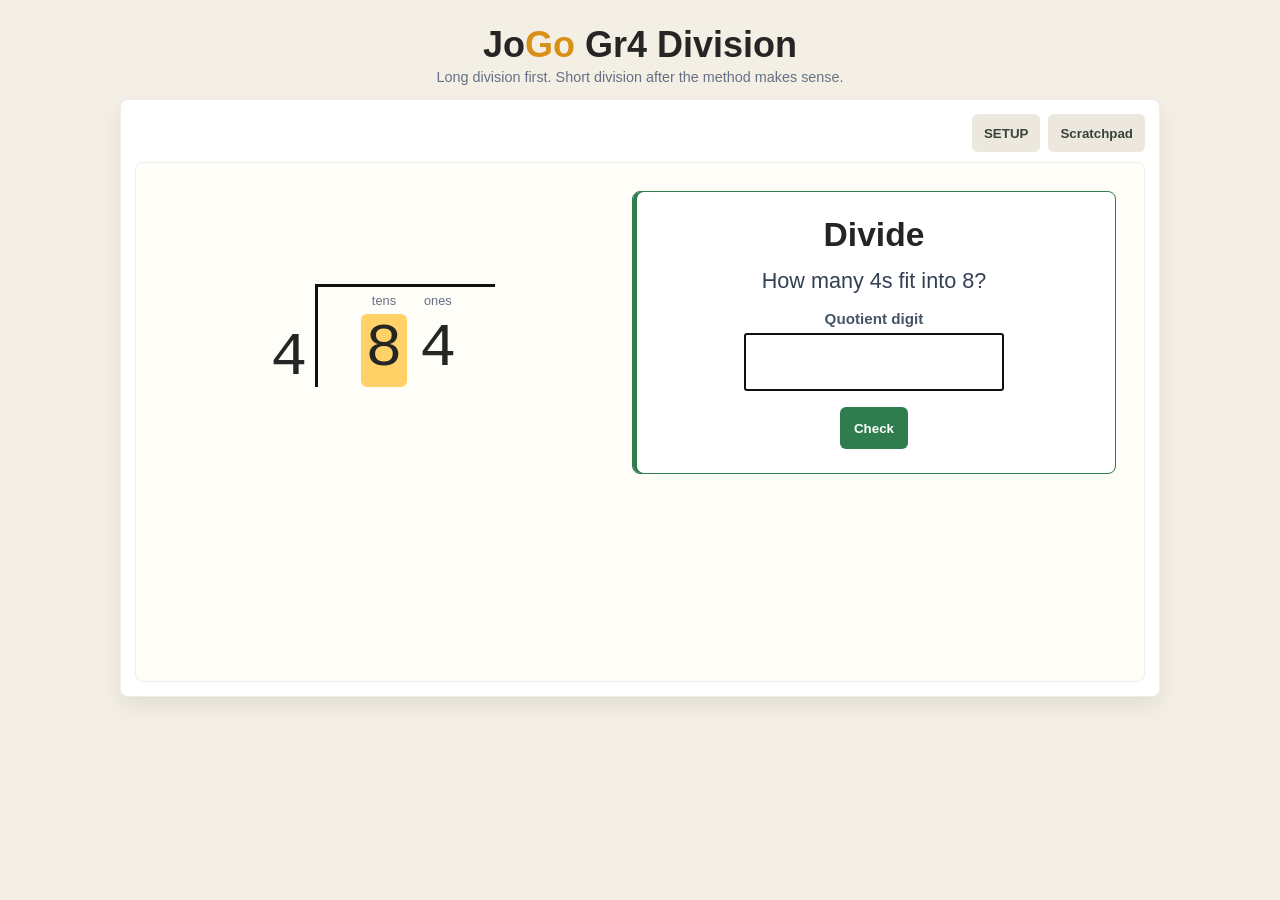
==== commit bf349bc0: "Add files via upload" ====
--- a/index.html
+++ b/index.html
@@ -1,147 +1,145 @@
-<!DOCTYPE html>
-<html lang="en">
-<head>
-  <meta charset="UTF-8">
-  <meta name="viewport" content="width=device-width, initial-scale=1.0, viewport-fit=cover, user-scalable=no">
-  <title>Gr4 Division</title>
-  <link rel="manifest" href="./manifest.json">
-  <link rel="apple-touch-icon" href="./apple-touch-icon.png">
-  <meta name="apple-mobile-web-app-capable" content="yes">
-  <meta name="apple-mobile-web-app-title" content="Gr4 Division">
-  <meta name="apple-mobile-web-app-status-bar-style" content="default">
-  <meta name="format-detection" content="telephone=no">
-  <meta name="theme-color" content="#2f7d4f">
-  <style>
-    :root {
-      --green: #2f7d4f;
-      --green-dark: #23623d;
-      --yellow: #ffd166;
-      --blue: #d8ecff;
-      --red: #d94f45;
-      --ink: #252525;
-      --muted: #667085;
-      --paper: #fffdf7;
-      --line: #ded6c8;
-      --soft: #f4efe4;
-    }
-
-    * { box-sizing: border-box; }
-
-    html, body {
-      margin: 0;
-      min-height: 100%;
-      overscroll-behavior-y: contain;
-    }
-
-    body {
-      font-family: Arial, Helvetica, sans-serif;
-      color: var(--ink);
-      background: var(--soft);
-      padding: 16px;
-    }
-
-    .app {
-      width: min(1040px, 100%);
-      margin: 0 auto;
-    }
-
-    .brand {
-      text-align: center;
-      margin: 8px 0 14px;
-    }
-
-    .brand h1 {
-      margin: 0;
-      font-size: clamp(1.6rem, 4vw, 2.25rem);
-      letter-spacing: 0;
-    }
-
-    .brand span { color: #d99018; }
-
-    .brand p {
-      margin: 3px 0 0;
-      color: var(--muted);
-      font-size: 0.9rem;
-    }
-
-    .shell {
-      display: block;
-    }
-
-    .panel, .scratchpad {
-      background: rgba(255, 255, 255, 0.98);
-      border: 1px solid rgba(0,0,0,0.07);
-      border-radius: 8px;
-      box-shadow: 0 8px 22px rgba(0,0,0,0.08);
-    }
-
-    .panel { padding: 14px; }
-
-    .top-actions {
-      display: flex;
-      justify-content: flex-end;
-      gap: 8px;
-      margin-bottom: 10px;
-    }
-
-    .quiet-button {
-      background: #ece8de;
-      color: #38423b;
-      min-height: 38px;
-      padding: 8px 12px;
-    }
-
-    .teacher-drawer {
-      border: 1px solid #e4ddd0;
-      border-radius: 8px;
-      background: #fbfaf6;
-      padding: 12px;
-      margin-bottom: 12px;
-    }
-
-    .tabs {
-      display: grid;
-      grid-template-columns: 1fr 1fr;
-      gap: 8px;
-      margin-bottom: 10px;
-    }
-
-    .tab-button, button {
-      border: 0;
-      border-radius: 6px;
-      padding: 11px 14px;
-      background: #e8ece9;
-      color: var(--ink);
-      font-weight: 700;
-      cursor: pointer;
-      min-height: 42px;
-    }
-
-    .tab-button.active, .primary {
-      background: var(--green);
-      color: white;
-    }
-
-    button:hover { filter: brightness(0.96); }
-    button:disabled { opacity: 0.45; cursor: not-allowed; }
-
-    .controls {
-      display: grid;
-      grid-template-columns: minmax(180px, 1fr) auto auto auto;
-      gap: 8px;
-      align-items: center;
-      margin-bottom: 14px;
-    }
-
-    input[type="text"], input[type="number"] {
-      border: 1px solid #c9c9c9;
-      border-radius: 6px;
-      min-height: 42px;
-      padding: 9px 10px;
-      font-size: 1rem;
-      background: white;
-    }
-
+<!DOCTYPE html>
+<html lang="en">
+<head>
+  <meta charset="UTF-8">
+  <meta name="viewport" content="width=device-width, initial-scale=1.0, user-scalable=no">
+  <title>Gr4 Division</title>
+  <link rel="manifest" href="./manifest.json">
+  <link rel="apple-touch-icon" href="./apple-touch-icon.png">
+  <meta name="apple-mobile-web-app-capable" content="yes">
+  <meta name="apple-mobile-web-app-title" content="Gr4 Division">
+  <meta name="theme-color" content="#2f7d4f">
+  <style>
+    :root {
+      --green: #2f7d4f;
+      --green-dark: #23623d;
+      --yellow: #ffd166;
+      --blue: #d8ecff;
+      --red: #d94f45;
+      --ink: #252525;
+      --muted: #667085;
+      --paper: #fffdf7;
+      --line: #ded6c8;
+      --soft: #f4efe4;
+    }
+
+    * { box-sizing: border-box; }
+
+    html, body {
+      margin: 0;
+      min-height: 100%;
+      overscroll-behavior-y: contain;
+    }
+
+    body {
+      font-family: Arial, Helvetica, sans-serif;
+      color: var(--ink);
+      background: var(--soft);
+      padding: 16px;
+    }
+
+    .app {
+      width: min(1040px, 100%);
+      margin: 0 auto;
+    }
+
+    .brand {
+      text-align: center;
+      margin: 8px 0 14px;
+    }
+
+    .brand h1 {
+      margin: 0;
+      font-size: clamp(1.6rem, 4vw, 2.25rem);
+      letter-spacing: 0;
+    }
+
+    .brand span { color: #d99018; }
+
+    .brand p {
+      margin: 3px 0 0;
+      color: var(--muted);
+      font-size: 0.9rem;
+    }
+
+    .shell {
+      display: block;
+    }
+
+    .panel, .scratchpad {
+      background: rgba(255, 255, 255, 0.98);
+      border: 1px solid rgba(0,0,0,0.07);
+      border-radius: 8px;
+      box-shadow: 0 8px 22px rgba(0,0,0,0.08);
+    }
+
+    .panel { padding: 14px; }
+
+    .top-actions {
+      display: flex;
+      justify-content: flex-end;
+      gap: 8px;
+      margin-bottom: 10px;
+    }
+
+    .quiet-button {
+      background: #ece8de;
+      color: #38423b;
+      min-height: 38px;
+      padding: 8px 12px;
+    }
+
+    .teacher-drawer {
+      border: 1px solid #e4ddd0;
+      border-radius: 8px;
+      background: #fbfaf6;
+      padding: 12px;
+      margin-bottom: 12px;
+    }
+
+    .tabs {
+      display: grid;
+      grid-template-columns: 1fr 1fr;
+      gap: 8px;
+      margin-bottom: 10px;
+    }
+
+    .tab-button, button {
+      border: 0;
+      border-radius: 6px;
+      padding: 11px 14px;
+      background: #e8ece9;
+      color: var(--ink);
+      font-weight: 700;
+      cursor: pointer;
+      min-height: 42px;
+    }
+
+    .tab-button.active, .primary {
+      background: var(--green);
+      color: white;
+    }
+
+    button:hover { filter: brightness(0.96); }
+    button:disabled { opacity: 0.45; cursor: not-allowed; }
+
+    .controls {
+      display: grid;
+      grid-template-columns: minmax(180px, 1fr) auto auto auto;
+      gap: 8px;
+      align-items: center;
+      margin-bottom: 14px;
+    }
+
+    input[type="text"], input[type="number"] {
+      border: 1px solid #c9c9c9;
+      border-radius: 6px;
+      min-height: 42px;
+      padding: 9px 10px;
+      font-size: 1rem;
+      background: white;
+    }
+
     .sample-row {
       display: flex;
       gap: 8px;
@@ -154,156 +152,195 @@
       color: #263238;
     }
 
-    .mode-note {
-      margin: 0 0 8px;
-      color: var(--muted);
-      font-size: 0.98rem;
-    }
-
-    .work-area {
-      background: var(--paper);
+    .sample-bank {
+      display: grid;
+      gap: 8px;
+      margin-top: 8px;
+    }
+
+    .sample-band {
+      display: grid;
+      grid-template-columns: 110px 1fr;
+      gap: 8px;
+      align-items: center;
+    }
+
+    .sample-label {
+      color: #475467;
+      font-size: 0.8rem;
+      font-weight: 700;
+    }
+
+    .sample-buttons {
+      display: flex;
+      flex-wrap: wrap;
+      gap: 8px;
+    }
+
+    .sample-buttons button {
+      min-width: 72px;
+      min-height: 44px;
       border: 1px solid rgba(0,0,0,0.06);
-      border-radius: 8px;
-      padding: clamp(14px, 3vw, 28px);
-      min-height: 520px;
-      overflow-x: auto;
-    }
-
-    .long-work-area {
-      display: grid;
-      grid-template-columns: minmax(320px, 0.95fr) minmax(300px, 1.05fr);
-      gap: clamp(16px, 3vw, 30px);
-      align-items: start;
-      overflow: visible;
-    }
-
-    #longBoard {
-      position: sticky;
-      top: 10px;
-      align-self: start;
-      overflow-x: auto;
-      padding-bottom: 6px;
-    }
-
-    #longStepArea {
-      align-self: start;
-    }
-
-    #longFeedback {
-      grid-column: 2;
-    }
-
-    .division-board {
-      display: grid;
-      grid-template-columns: auto auto;
-      justify-content: center;
-      align-items: start;
-      gap: 0;
-      font-family: "Courier New", monospace;
-      font-size: clamp(2.5rem, 7vw, 5rem);
-      margin: 8px auto 28px;
-      width: max-content;
-      max-width: 100%;
-      --quotient-height: clamp(66px, 10vw, 96px);
-    }
-
-    .long-work-area .division-board {
-      font-size: clamp(2.1rem, 4.8vw, 4.4rem);
-      margin-top: 0;
-    }
-
-    .divisor {
-      padding: 0 8px 9px 0;
-      line-height: 1;
-    }
-
-    .division-board > .divisor {
-      margin-top: calc(var(--quotient-height) + clamp(26px, 4vw, 40px));
-      padding: 0 8px 0 0;
-    }
-
-    .house {
-      min-width: 180px;
-      --cell-size: clamp(44px, 7vw, 64px);
-      --cell-gap: 12px;
-      --house-pad: 13px;
-    }
-
-    .long-work-area .house {
-      --cell-size: clamp(40px, 5.5vw, 58px);
-    }
-
-    .quotient-line {
-      min-height: var(--quotient-height);
-      border-bottom: 3px solid #111;
-      padding-left: var(--house-pad);
-      display: grid;
-      grid-template-columns: repeat(var(--digit-count), var(--cell-size));
-      justify-content: center;
-      gap: var(--cell-gap);
-      align-items: end;
-    }
-
-    .dividend-line {
-      border-left: 3px solid #111;
-      padding: 8px 10px 0 var(--house-pad);
-      display: flex;
-      gap: var(--cell-gap);
-      justify-content: center;
-      min-height: clamp(70px, 10vw, 100px);
-    }
-
-    .digit-wrap {
-      display: grid;
-      gap: 2px;
-      justify-items: center;
-      min-width: 32px;
-    }
-
-    .place-label {
-      font-size: 0.8rem;
-      font-family: Arial, Helvetica, sans-serif;
-      color: var(--muted);
-      line-height: 1;
-    }
-
-    .current-digit {
-      background: var(--yellow);
-      border-radius: 6px;
-      padding: 0 5px;
-    }
-
-    .q-box {
-      width: clamp(44px, 7vw, 64px);
-      height: clamp(50px, 7vw, 70px);
-      text-align: center;
-      font-family: "Courier New", monospace;
-      font-size: clamp(2rem, 5vw, 3.2rem);
-      padding: 0;
-      border-color: #7fb3e8;
-      background: var(--blue);
-    }
-
-    .board-value {
-      display: inline-grid;
-      place-items: center;
-      width: var(--cell-size);
-      height: clamp(50px, 7vw, 70px);
-      color: #111;
-    }
-
-    .board-value.empty {
-      color: transparent;
-    }
-
+      box-shadow: inset 0 -2px 0 rgba(0,0,0,0.05);
+    }
+
+    .difficulty-1 { background: #dcfce7; color: #143d25; }
+    .difficulty-2 { background: #bbf7d0; color: #143d25; }
+    .difficulty-3 { background: #fef3c7; color: #3f3208; }
+    .difficulty-4 { background: #fed7aa; color: #4a2505; }
+    .difficulty-5 { background: #fecaca; color: #5f1515; }
+    .difficulty-6 { background: #dc2626; color: white; }
+
+    .mode-note {
+      margin: 0 0 8px;
+      color: var(--muted);
+      font-size: 0.98rem;
+    }
+
+    .work-area {
+      background: var(--paper);
+      border: 1px solid rgba(0,0,0,0.06);
+      border-radius: 8px;
+      padding: clamp(14px, 3vw, 28px);
+      min-height: 520px;
+      overflow-x: auto;
+    }
+
+    .long-work-area {
+      display: grid;
+      grid-template-columns: minmax(320px, 0.95fr) minmax(300px, 1.05fr);
+      gap: clamp(16px, 3vw, 30px);
+      align-items: start;
+      overflow: visible;
+    }
+
+    #longBoard {
+      position: sticky;
+      top: 10px;
+      align-self: start;
+      overflow-x: auto;
+      padding-bottom: 6px;
+    }
+
+    #longStepArea {
+      align-self: start;
+    }
+
+    #longFeedback {
+      grid-column: 2;
+    }
+
+    .division-board {
+      display: grid;
+      grid-template-columns: auto auto;
+      justify-content: center;
+      align-items: start;
+      gap: 0;
+      font-family: "Courier New", monospace;
+      font-size: clamp(2.5rem, 7vw, 5rem);
+      margin: 8px auto 28px;
+      width: max-content;
+      max-width: 100%;
+      --quotient-height: clamp(66px, 10vw, 96px);
+    }
+
+    .long-work-area .division-board {
+      font-size: clamp(2.1rem, 4.8vw, 4.4rem);
+      margin-top: 0;
+    }
+
+    .divisor {
+      padding: 0 8px 9px 0;
+      line-height: 1;
+    }
+
+    .division-board > .divisor {
+      margin-top: calc(var(--quotient-height) + clamp(26px, 4vw, 40px));
+      padding: 0 8px 0 0;
+    }
+
+    .house {
+      min-width: 180px;
+      --cell-size: clamp(44px, 7vw, 64px);
+      --cell-gap: 12px;
+      --house-pad: 13px;
+    }
+
+    .long-work-area .house {
+      --cell-size: clamp(40px, 5.5vw, 58px);
+    }
+
+    .quotient-line {
+      min-height: var(--quotient-height);
+      border-bottom: 3px solid #111;
+      padding-left: var(--house-pad);
+      display: grid;
+      grid-template-columns: repeat(var(--digit-count), var(--cell-size));
+      justify-content: center;
+      gap: var(--cell-gap);
+      align-items: end;
+    }
+
+    .dividend-line {
+      border-left: 3px solid #111;
+      padding: 8px 10px 0 var(--house-pad);
+      display: flex;
+      gap: var(--cell-gap);
+      justify-content: center;
+      min-height: clamp(70px, 10vw, 100px);
+    }
+
+    .digit-wrap {
+      display: grid;
+      gap: 2px;
+      justify-items: center;
+      min-width: 32px;
+    }
+
+    .place-label {
+      font-size: 0.8rem;
+      font-family: Arial, Helvetica, sans-serif;
+      color: var(--muted);
+      line-height: 1;
+    }
+
+    .current-digit {
+      background: var(--yellow);
+      border-radius: 6px;
+      padding: 0 5px;
+    }
+
+    .q-box {
+      width: clamp(44px, 7vw, 64px);
+      height: clamp(50px, 7vw, 70px);
+      text-align: center;
+      font-family: "Courier New", monospace;
+      font-size: clamp(2rem, 5vw, 3.2rem);
+      padding: 0;
+      border-color: #7fb3e8;
+      background: var(--blue);
+    }
+
+    .board-value {
+      display: inline-grid;
+      place-items: center;
+      width: var(--cell-size);
+      height: clamp(50px, 7vw, 70px);
+      color: #111;
+    }
+
+    .board-value.empty {
+      color: transparent;
+    }
+
     .formal-work {
       border-left: 3px solid transparent;
-      padding-left: var(--house-pad);
+      padding-left: calc(var(--house-pad) + clamp(22px, 4vw, 34px));
       padding-right: 10px;
       margin-top: -8px;
       font-size: clamp(2rem, 5.5vw, 4rem);
     }
-
+
     .work-number-row {
       display: grid;
       grid-template-columns: repeat(var(--digit-count), var(--cell-size));
@@ -311,31 +348,57 @@
       justify-content: center;
       min-height: clamp(44px, 6vw, 62px);
       align-items: center;
-    }
-
-    .work-cell {
-      display: grid;
-      place-items: center;
-      min-width: 0;
-      line-height: 1;
-    }
-
-    .work-cell.blank {
-      color: transparent;
-    }
-
-    .work-cell.placeholder-dot {
-      color: #6b7280;
-      font-size: 0.7em;
-      align-self: end;
-      padding-bottom: 0.12em;
-    }
-
+      position: relative;
+    }
+
+    .work-number-row.has-minus::before {
+      content: "-";
+      position: absolute;
+      left: calc(-0.62 * var(--cell-size));
+      top: 50%;
+      transform: translateY(-52%);
+      color: #111;
+      font-size: 0.85em;
+      font-weight: 800;
+    }
+
+    .work-cell {
+      display: grid;
+      place-items: center;
+      min-width: 0;
+      line-height: 1;
+    }
+
+    .work-cell.blank {
+      color: transparent;
+    }
+
+    .work-cell.placeholder-dot {
+      color: #6b7280;
+      font-size: 0.7em;
+      align-self: end;
+      padding-bottom: 0.12em;
+    }
+
     .work-cell.brought-down {
       color: #111;
       font-weight: 700;
-    }
-
+      position: relative;
+    }
+
+    .work-cell.brought-down::before {
+      content: "↓";
+      position: absolute;
+      top: -1.08em;
+      left: 50%;
+      transform: translateX(-50%);
+      color: rgba(47, 125, 79, 0.6);
+      font-family: Arial, Helvetica, sans-serif;
+      font-size: 0.72em;
+      font-weight: 900;
+      line-height: 1;
+    }
+
     .work-rule {
       height: 3px;
       background: #111;
@@ -343,496 +406,550 @@
       justify-self: stretch;
     }
 
-    .working-lines {
-      width: 100%;
-      max-height: 190px;
-      overflow-y: auto;
-      margin: 0 0 12px;
-      color: #3a3a3a;
-      background: rgba(255,255,255,0.7);
-      border: 1px solid #ebe3d5;
-      border-radius: 8px;
-      font-size: clamp(0.95rem, 1.7vw, 1.2rem);
-      line-height: 1.5;
-    }
-
-    .working-lines div {
-      border-bottom: 1px solid #ebe3d5;
-      padding: 5px 10px;
-    }
-
-    .working-lines div:last-child {
-      border-bottom: 0;
-    }
-
-    .step-card {
-      background: white;
-      border: 1px solid #e5dfd0;
-      border-radius: 8px;
-      padding: clamp(14px, 3vw, 24px);
-      margin: 0 auto;
-      width: min(620px, 100%);
-      text-align: center;
-    }
-
-    .step-card.active {
-      border-color: var(--green);
-      box-shadow: inset 4px 0 0 var(--green);
-    }
-
-    .step-title {
-      margin: 0 0 14px;
-      font-size: clamp(1.35rem, 3vw, 2.1rem);
-      font-weight: 700;
-    }
-
-    .step-prompt {
-      margin: 0 0 16px;
-      color: #344054;
-      font-size: clamp(1.05rem, 2.2vw, 1.35rem);
-    }
-
-    .step-grid {
-      display: block;
-      width: min(260px, 100%);
-      margin: 0 auto;
-    }
-
-    .field label {
-      display: block;
-      font-size: 0.95rem;
-      font-weight: 700;
-      color: #475467;
-      margin-bottom: 6px;
-    }
-
-    .field input {
-      width: 100%;
-      text-align: center;
-      font-size: 2rem;
-      font-weight: 700;
-      min-height: 58px;
-    }
-
-    .step-actions {
-      display: flex;
-      justify-content: center;
-      gap: 8px;
-      flex-wrap: wrap;
-      margin-top: 16px;
-    }
-
-    .feedback {
-      min-height: 28px;
-      margin-top: 14px;
-      font-weight: 700;
-      text-align: center;
-      font-size: clamp(1rem, 2vw, 1.2rem);
-    }
-
-    .feedback.good { color: var(--green-dark); }
-    .feedback.bad { color: var(--red); }
-
-    .short-grid {
-      display: flex;
-      justify-content: center;
-      align-items: flex-end;
-      font-family: "Courier New", monospace;
-      font-size: clamp(1.8rem, 5vw, 3rem);
-      margin: 8px 0 18px;
-    }
-
-    .short-house {
-      display: grid;
-      grid-template-rows: auto auto;
-    }
-
-    .short-quotient {
-      border-bottom: 3px solid #111;
-      border-left: 3px solid transparent;
-      padding-left: 12px;
-      display: flex;
-      gap: 8px;
-      min-height: 54px;
-      align-items: end;
-    }
-
-    .short-dividend {
-      border-left: 3px solid #111;
-      padding: 8px 10px 0 12px;
-      display: flex;
-      gap: 8px;
-    }
-
-    .short-digit {
-      position: relative;
-      min-width: 38px;
-      text-align: center;
-    }
-
-    .carry {
-      position: absolute;
-      top: -22px;
-      left: -8px;
-      width: 34px;
-      min-height: 30px;
-      padding: 0;
-      text-align: center;
-      color: #b42318;
-      background: #fff0f0;
-      font-size: 1rem;
-      font-weight: 700;
-    }
-
-    .scratchpad {
-      padding: 12px;
-      margin-top: 12px;
-    }
-
-    .scratchpad h2 {
-      font-size: 1.05rem;
-      margin: 0 0 8px;
-      text-align: center;
-    }
-
-    .tools {
-      display: flex;
-      gap: 6px;
-      flex-wrap: wrap;
-      justify-content: center;
-      margin-bottom: 8px;
-    }
-
-    .tools button {
-      min-height: 36px;
-      padding: 8px 10px;
-      font-size: 0.85rem;
-    }
-
-    canvas {
-      width: 100%;
-      height: 300px;
-      border: 1px solid #cfcfcf;
-      border-radius: 6px;
-      background: white;
-      touch-action: none;
-      cursor: crosshair;
-    }
-
-    .hidden { display: none; }
-
-    @media (max-width: 850px) {
-      body { padding: 10px; }
-      .long-work-area {
-        grid-template-columns: 1fr;
-        overflow-x: auto;
-      }
-      #longBoard {
-        position: static;
-      }
-      #longFeedback {
-        grid-column: 1;
-      }
-      .controls { grid-template-columns: 1fr 1fr; }
-      .controls input { grid-column: 1 / -1; }
-      canvas { height: 320px; }
-    }
-
+    .work-rule.start {
+      margin-left: 0;
+    }
+
+    .work-rule.middle {
+      margin-left: calc(-1 * var(--cell-gap));
+    }
+
+    .work-rule.end {
+      margin-left: calc(-1 * var(--cell-gap));
+    }
+
+    .working-lines {
+      width: 100%;
+      max-height: 190px;
+      overflow-y: auto;
+      margin: 0 0 12px;
+      color: #3a3a3a;
+      background: rgba(255,255,255,0.7);
+      border: 1px solid #ebe3d5;
+      border-radius: 8px;
+      font-size: clamp(0.95rem, 1.7vw, 1.2rem);
+      line-height: 1.5;
+    }
+
+    .working-lines div {
+      border-bottom: 1px solid #ebe3d5;
+      padding: 5px 10px;
+    }
+
+    .working-lines div:last-child {
+      border-bottom: 0;
+    }
+
+    .step-card {
+      background: white;
+      border: 1px solid #e5dfd0;
+      border-radius: 8px;
+      padding: clamp(14px, 3vw, 24px);
+      margin: 0 auto;
+      width: min(620px, 100%);
+      text-align: center;
+    }
+
+    .step-card.active {
+      border-color: var(--green);
+      box-shadow: inset 4px 0 0 var(--green);
+    }
+
+    .step-title {
+      margin: 0 0 14px;
+      font-size: clamp(1.35rem, 3vw, 2.1rem);
+      font-weight: 700;
+    }
+
+    .step-prompt {
+      margin: 0 0 16px;
+      color: #344054;
+      font-size: clamp(1.05rem, 2.2vw, 1.35rem);
+    }
+
+    .step-grid {
+      display: block;
+      width: min(260px, 100%);
+      margin: 0 auto;
+    }
+
+    .field label {
+      display: block;
+      font-size: 0.95rem;
+      font-weight: 700;
+      color: #475467;
+      margin-bottom: 6px;
+    }
+
+    .field input {
+      width: 100%;
+      text-align: center;
+      font-size: 2rem;
+      font-weight: 700;
+      min-height: 58px;
+    }
+
+    .step-actions {
+      display: flex;
+      justify-content: center;
+      gap: 8px;
+      flex-wrap: wrap;
+      margin-top: 16px;
+    }
+
+    .feedback {
+      min-height: 28px;
+      margin-top: 14px;
+      font-weight: 700;
+      text-align: center;
+      font-size: clamp(1rem, 2vw, 1.2rem);
+    }
+
+    .feedback.good { color: var(--green-dark); }
+    .feedback.bad { color: var(--red); }
+
+    .short-grid {
+      display: flex;
+      justify-content: center;
+      align-items: flex-end;
+      font-family: "Courier New", monospace;
+      font-size: clamp(1.8rem, 5vw, 3rem);
+      margin: 8px 0 18px;
+    }
+
+    .short-house {
+      display: grid;
+      grid-template-rows: auto auto;
+    }
+
+    .short-quotient {
+      border-bottom: 3px solid #111;
+      border-left: 3px solid transparent;
+      padding-left: 12px;
+      display: flex;
+      gap: 8px;
+      min-height: 54px;
+      align-items: end;
+    }
+
+    .short-dividend {
+      border-left: 3px solid #111;
+      padding: 8px 10px 0 12px;
+      display: flex;
+      gap: 8px;
+    }
+
+    .short-digit {
+      position: relative;
+      min-width: 38px;
+      text-align: center;
+    }
+
+    .carry {
+      position: absolute;
+      top: -22px;
+      left: -8px;
+      width: 34px;
+      min-height: 30px;
+      padding: 0;
+      text-align: center;
+      color: #b42318;
+      background: #fff0f0;
+      font-size: 1rem;
+      font-weight: 700;
+    }
+
+    .scratchpad {
+      padding: 12px;
+      margin-top: 12px;
+    }
+
+    .scratchpad h2 {
+      font-size: 1.05rem;
+      margin: 0 0 8px;
+      text-align: center;
+    }
+
+    .tools {
+      display: flex;
+      gap: 6px;
+      flex-wrap: wrap;
+      justify-content: center;
+      margin-bottom: 8px;
+    }
+
+    .tools button {
+      min-height: 36px;
+      padding: 8px 10px;
+      font-size: 0.85rem;
+    }
+
+    canvas {
+      width: 100%;
+      height: 300px;
+      border: 1px solid #cfcfcf;
+      border-radius: 6px;
+      background: white;
+      touch-action: none;
+      cursor: crosshair;
+    }
+
+    .hidden { display: none; }
+
+    @media (max-width: 850px) {
+      body { padding: 10px; }
+      .long-work-area {
+        grid-template-columns: 1fr;
+        overflow-x: auto;
+      }
+      #longBoard {
+        position: static;
+      }
+      #longFeedback {
+        grid-column: 1;
+      }
+      .controls { grid-template-columns: 1fr 1fr; }
+      .controls input { grid-column: 1 / -1; }
+      canvas { height: 320px; }
+    }
+
     @media (max-width: 520px) {
       .panel { padding: 12px; }
       .controls { grid-template-columns: 1fr; }
       .sample-row button, .controls button { width: 100%; }
+      .sample-band {
+        grid-template-columns: 1fr;
+      }
+      .sample-buttons button {
+        min-width: 0;
+        flex: 1 1 84px;
+      }
       .q-box { width: 38px; }
     }
-  </style>
-</head>
-<body>
-  <main class="app">
-    <header class="brand">
-      <h1>Jo<span>Go</span> Gr4 Division</h1>
-      <p>Long division first. Short division after the method makes sense.</p>
-    </header>
-
-    <section class="shell">
-      <div class="panel">
-        <div class="top-actions">
-          <button class="quiet-button" type="button" onclick="toggleTeacherDrawer()">Teacher</button>
-          <button class="quiet-button" type="button" onclick="toggleScratchpad()">Scratchpad</button>
-        </div>
-
-        <div id="teacherDrawer" class="teacher-drawer hidden">
-          <nav class="tabs" aria-label="Division modes">
-            <button class="tab-button active" id="longTab" type="button" onclick="switchTab('long')">Long Division</button>
-            <button class="tab-button" id="shortTab" type="button" onclick="switchTab('short')">Short Division</button>
-          </nav>
-
-          <div id="longTeacherControls">
-            <div class="controls">
-              <input id="longEquation" type="text" value="84 / 4" aria-label="Long division problem" onkeydown="handleSetupKey(event, 'long')">
-              <button class="primary" type="button" onclick="setupLongDivision()">Set Up</button>
-              <button class="secondary" type="button" onclick="resetLongWork()">Reset</button>
-              <button class="secondary" type="button" onclick="revealLongStep()">Reveal</button>
-            </div>
-            <div class="sample-row" aria-label="Long division sample problems">
-              <button type="button" onclick="setLongSample('84 / 4')">84 / 4</button>
-              <button type="button" onclick="setLongSample('96 / 3')">96 / 3</button>
-              <button type="button" onclick="setLongSample('156 / 3')">156 / 3</button>
-              <button type="button" onclick="setLongSample('137 / 5')">137 / 5</button>
+  </style>
+</head>
+<body>
+  <main class="app">
+    <header class="brand">
+      <h1>Jo<span>Go</span> Gr4 Division</h1>
+      <p>Long division first. Short division after the method makes sense.</p>
+    </header>
+
+    <section class="shell">
+      <div class="panel">
+        <div class="top-actions">
+          <button class="quiet-button" type="button" onclick="toggleTeacherDrawer()">SETUP</button>
+          <button class="quiet-button" type="button" onclick="toggleScratchpad()">Scratchpad</button>
+        </div>
+
+        <div id="teacherDrawer" class="teacher-drawer hidden">
+          <nav class="tabs" aria-label="Division modes">
+            <button class="tab-button active" id="longTab" type="button" onclick="switchTab('long')">Long Division</button>
+            <button class="tab-button" id="shortTab" type="button" onclick="switchTab('short')">Short Division</button>
+          </nav>
+
+          <div id="longTeacherControls">
+            <div class="controls">
+              <input id="longEquation" type="text" value="84 / 4" aria-label="Long division problem" onkeydown="handleSetupKey(event, 'long')">
+              <button class="primary" type="button" onclick="setupLongDivision()">Set Up</button>
+              <button class="secondary" type="button" onclick="resetLongWork()">Reset</button>
+              <button class="secondary" type="button" onclick="revealLongStep()">Reveal</button>
+            </div>
+            <div class="sample-bank" aria-label="Long division sample problems">
+              <div class="sample-band">
+                <div class="sample-label">2 digit exact</div>
+                <div class="sample-buttons">
+                  <button class="difficulty-1" type="button" onclick="setLongSample('48 / 2')">48 / 2</button>
+                  <button class="difficulty-1" type="button" onclick="setLongSample('84 / 4')">84 / 4</button>
+                  <button class="difficulty-1" type="button" onclick="setLongSample('96 / 3')">96 / 3</button>
+                  <button class="difficulty-2" type="button" onclick="setLongSample('75 / 5')">75 / 5</button>
+                  <button class="difficulty-2" type="button" onclick="setLongSample('72 / 6')">72 / 6</button>
+                </div>
+              </div>
+              <div class="sample-band">
+                <div class="sample-label">3 digit exact</div>
+                <div class="sample-buttons">
+                  <button class="difficulty-2" type="button" onclick="setLongSample('132 / 6')">132 / 6</button>
+                  <button class="difficulty-2" type="button" onclick="setLongSample('156 / 3')">156 / 3</button>
+                  <button class="difficulty-3" type="button" onclick="setLongSample('248 / 4')">248 / 4</button>
+                  <button class="difficulty-3" type="button" onclick="setLongSample('426 / 3')">426 / 3</button>
+                  <button class="difficulty-3" type="button" onclick="setLongSample('864 / 4')">864 / 4</button>
+                </div>
+              </div>
+              <div class="sample-band">
+                <div class="sample-label">2 digit rem.</div>
+                <div class="sample-buttons">
+                  <button class="difficulty-4" type="button" onclick="setLongSample('85 / 4')">85 / 4</button>
+                  <button class="difficulty-4" type="button" onclick="setLongSample('74 / 3')">74 / 3</button>
+                  <button class="difficulty-4" type="button" onclick="setLongSample('59 / 5')">59 / 5</button>
+                  <button class="difficulty-5" type="button" onclick="setLongSample('97 / 6')">97 / 6</button>
+                  <button class="difficulty-5" type="button" onclick="setLongSample('79 / 4')">79 / 4</button>
+                </div>
+              </div>
+              <div class="sample-band">
+                <div class="sample-label">3 digit rem.</div>
+                <div class="sample-buttons">
+                  <button class="difficulty-5" type="button" onclick="setLongSample('137 / 5')">137 / 5</button>
+                  <button class="difficulty-5" type="button" onclick="setLongSample('258 / 4')">258 / 4</button>
+                  <button class="difficulty-5" type="button" onclick="setLongSample('347 / 6')">347 / 6</button>
+                  <button class="difficulty-6" type="button" onclick="setLongSample('529 / 7')">529 / 7</button>
+                  <button class="difficulty-6" type="button" onclick="setLongSample('746 / 9')">746 / 9</button>
+                </div>
+              </div>
             </div>
           </div>
-
-          <div id="shortTeacherControls" class="hidden">
-            <div class="controls">
-              <input id="shortEquation" type="text" value="852 / 8" aria-label="Short division problem" onkeydown="handleSetupKey(event, 'short')">
-              <button class="primary" type="button" onclick="setupShortDivision()">Set Up</button>
-              <button class="secondary" type="button" onclick="checkShortDivision()">Check</button>
-              <button class="secondary" type="button" onclick="revealShortDivision()">Reveal</button>
-            </div>
-            <div class="sample-row" aria-label="Short division sample problems">
-              <button type="button" onclick="setShortSample('246 / 2')">246 / 2</button>
-              <button type="button" onclick="setShortSample('852 / 8')">852 / 8</button>
-              <button type="button" onclick="setShortSample('936 / 3')">936 / 3</button>
-              <button type="button" onclick="setShortSample('725 / 6')">725 / 6</button>
-            </div>
-          </div>
-        </div>
-
-        <section id="longPanel">
-          <div class="work-area long-work-area">
-            <div id="longBoard"></div>
-            <div id="longStepArea"></div>
-            <div id="longFeedback" class="feedback" aria-live="polite"></div>
-          </div>
-        </section>
-
-        <section id="shortPanel" class="hidden">
-          <div class="work-area">
-            <div id="shortBoard"></div>
-            <div id="shortFeedback" class="feedback" aria-live="polite"></div>
-          </div>
-        </section>
-      </div>
-
-      <aside id="scratchpadPanel" class="scratchpad hidden">
-        <h2>Scratchpad</h2>
-        <div class="tools">
-          <button id="pencilBtn" class="primary" type="button" onclick="setTool('pencil')">Pencil</button>
-          <button id="eraserBtn" type="button" onclick="setTool('eraser')">Eraser</button>
-          <button type="button" onclick="undoCanvas()">Undo</button>
-          <button type="button" onclick="redoCanvas()">Redo</button>
-          <button type="button" onclick="clearCanvas()">Clear</button>
-        </div>
-        <canvas id="scratchCanvas" width="320" height="430"></canvas>
-      </aside>
-    </section>
-  </main>
-
-  <script>
-    let currentTab = "long";
-    let longProblem = null;
-    let longStepIndex = 0;
-    let longPartIndex = 0;
-    let longReadyForNext = false;
-    let shortProblem = null;
-    let canvas;
-    let ctx;
-    let drawing = false;
-    let tool = "pencil";
-    let history = [];
-    let historyIndex = -1;
-
-    function parseEquation(value) {
-      const parts = value.split("/").map(part => part.trim());
-      if (parts.length !== 2) return { error: "Use this format: 84 / 4" };
-      const dividend = Number(parts[0]);
-      const divisor = Number(parts[1]);
-      if (!Number.isInteger(dividend) || !Number.isInteger(divisor)) return { error: "Use whole numbers only." };
-      if (dividend < 0 || divisor <= 0) return { error: "The dividend must be 0 or more, and the divisor must be bigger than 0." };
-      if (divisor > 12) return { error: "For Grade 4 practice, keep the divisor 12 or less." };
-      return { dividend, divisor };
-    }
-
-    function toggleTeacherDrawer() {
-      document.getElementById("teacherDrawer").classList.toggle("hidden");
-    }
-
-    function toggleScratchpad() {
-      const panel = document.getElementById("scratchpadPanel");
-      panel.classList.toggle("hidden");
-      if (!panel.classList.contains("hidden")) resizeCanvasForDisplay();
-    }
-
-    function switchTab(tab) {
-      currentTab = tab;
-      document.getElementById("longPanel").classList.toggle("hidden", tab !== "long");
-      document.getElementById("shortPanel").classList.toggle("hidden", tab !== "short");
-      document.getElementById("longTeacherControls").classList.toggle("hidden", tab !== "long");
-      document.getElementById("shortTeacherControls").classList.toggle("hidden", tab !== "short");
-      document.getElementById("longTab").classList.toggle("active", tab === "long");
-      document.getElementById("shortTab").classList.toggle("active", tab === "short");
-    }
-
-    function setLongSample(problem) {
-      document.getElementById("longEquation").value = problem;
-      setupLongDivision();
-    }
-
-    function setShortSample(problem) {
-      document.getElementById("shortEquation").value = problem;
-      setupShortDivision();
-    }
-
-    function handleSetupKey(event, mode) {
-      if (event.key !== "Enter") return;
-      event.preventDefault();
-      if (mode === "long") setupLongDivision();
-      else setupShortDivision();
-    }
-
-    function placeLabel(index, length) {
-      const labels = ["ones", "tens", "hundreds", "thousands", "ten thousands"];
-      return labels[length - index - 1] || "";
-    }
-
-    function buildLongSteps(dividend, divisor) {
-      const digits = String(dividend).split("").map(Number);
-      const steps = [];
-      let partial = 0;
-      let startIndex = 0;
-
-      digits.forEach((digit, index) => {
-        partial = partial * 10 + digit;
-        const isLast = index === digits.length - 1;
-        if (partial >= divisor || isLast) {
-          const qDigit = Math.floor(partial / divisor);
-          const product = qDigit * divisor;
-          const remainder = partial - product;
-          steps.push({
-            startIndex,
-            endIndex: index,
-            partial,
-            qDigit,
-            product,
-            remainder,
-            bringDown: isLast ? "" : String(digits[index + 1])
-          });
-          partial = remainder;
-          startIndex = index + 1;
-        }
-      });
-
-      return steps;
-    }
-
-    function setupLongDivision() {
-      const parsed = parseEquation(document.getElementById("longEquation").value);
-      const feedback = document.getElementById("longFeedback");
-      feedback.textContent = "";
-      feedback.className = "feedback";
-
-      if (parsed.error) {
-        document.getElementById("longBoard").innerHTML = "";
-        document.getElementById("longStepArea").innerHTML = "";
-        feedback.textContent = parsed.error;
-        feedback.classList.add("bad");
-        return;
-      }
-
-      longProblem = {
-        dividend: parsed.dividend,
-        divisor: parsed.divisor,
-        steps: buildLongSteps(parsed.dividend, parsed.divisor)
-      };
-      longStepIndex = 0;
-      longPartIndex = 0;
-      longReadyForNext = false;
-      renderLongDivision();
-    }
-
-    function resetLongWork() {
-      if (!longProblem) return setupLongDivision();
-      longStepIndex = 0;
-      longPartIndex = 0;
-      longReadyForNext = false;
-      renderLongDivision();
-    }
-
-    function longPartsForStep(step) {
-      return step.bringDown === "" ? ["divide", "multiply", "subtract"] : ["divide", "multiply", "subtract", "bring"];
-    }
-
-    function currentLongPart() {
-      const step = longProblem.steps[longStepIndex];
-      if (!step) return null;
-      return longPartsForStep(step)[longPartIndex];
-    }
-
-    function longPartDetails(step, part) {
-      const details = {
-        divide: {
-          title: "Divide",
-          prompt: `How many ${longProblem.divisor}s fit into ${step.partial}?`,
-          label: "Quotient digit",
-          answer: String(step.qDigit)
-        },
-        multiply: {
-          title: "Multiply",
-          prompt: `${longProblem.divisor} x ${step.qDigit} = ?`,
-          label: "Product",
-          answer: String(step.product)
-        },
-        subtract: {
-          title: "Subtract",
-          prompt: `${step.partial} - ${step.product} = ?`,
-          label: "Remainder",
-          answer: String(step.remainder)
-        },
-        bring: {
-          title: "Bring Down",
-          prompt: "Which digit comes down next?",
-          label: "Next digit",
-          answer: step.bringDown
-        }
-      };
-      return details[part];
-    }
-
-    function longStepLine(step, part) {
-      const lines = {
-        divide: `${longProblem.divisor} into ${step.partial} = ${step.qDigit}`,
-        multiply: `${longProblem.divisor} x ${step.qDigit} = ${step.product}`,
-        subtract: `${step.partial} - ${step.product} = ${step.remainder === 0 ? "." : step.remainder}`,
-        bring: `Bring down ${step.bringDown}`
-      };
-      return lines[part];
-    }
-
-    function renderWorkingLines() {
-      const lines = [];
-      longProblem.steps.forEach((step, stepIndex) => {
-        const parts = longPartsForStep(step);
-        let visibleCount = 0;
-        if (stepIndex < longStepIndex) visibleCount = parts.length;
-        if (stepIndex === longStepIndex) visibleCount = longPartIndex + (longReadyForNext ? 1 : 0);
-        parts.slice(0, visibleCount).forEach(part => lines.push(longStepLine(step, part)));
-      });
-      return lines.length ? `<div class="working-lines">${lines.map(line => `<div>${line}</div>`).join("")}</div>` : "";
-    }
-
-    function isLongPartVisible(stepIndex, partName) {
-      const step = longProblem.steps[stepIndex];
-      const parts = longPartsForStep(step);
-      let visibleCount = 0;
-      if (stepIndex < longStepIndex) visibleCount = parts.length;
-      if (stepIndex === longStepIndex) visibleCount = longPartIndex + (longReadyForNext ? 1 : 0);
-      return parts.slice(0, visibleCount).includes(partName);
-    }
-
+
+          <div id="shortTeacherControls" class="hidden">
+            <div class="controls">
+              <input id="shortEquation" type="text" value="852 / 8" aria-label="Short division problem" onkeydown="handleSetupKey(event, 'short')">
+              <button class="primary" type="button" onclick="setupShortDivision()">Set Up</button>
+              <button class="secondary" type="button" onclick="checkShortDivision()">Check</button>
+              <button class="secondary" type="button" onclick="revealShortDivision()">Reveal</button>
+            </div>
+            <div class="sample-row" aria-label="Short division sample problems">
+              <button type="button" onclick="setShortSample('246 / 2')">246 / 2</button>
+              <button type="button" onclick="setShortSample('852 / 8')">852 / 8</button>
+              <button type="button" onclick="setShortSample('936 / 3')">936 / 3</button>
+              <button type="button" onclick="setShortSample('725 / 6')">725 / 6</button>
+            </div>
+          </div>
+        </div>
+
+        <section id="longPanel">
+          <div class="work-area long-work-area">
+            <div id="longBoard"></div>
+            <div id="longStepArea"></div>
+            <div id="longFeedback" class="feedback" aria-live="polite"></div>
+          </div>
+        </section>
+
+        <section id="shortPanel" class="hidden">
+          <div class="work-area">
+            <div id="shortBoard"></div>
+            <div id="shortFeedback" class="feedback" aria-live="polite"></div>
+          </div>
+        </section>
+      </div>
+
+      <aside id="scratchpadPanel" class="scratchpad hidden">
+        <h2>Scratchpad</h2>
+        <div class="tools">
+          <button id="pencilBtn" class="primary" type="button" onclick="setTool('pencil')">Pencil</button>
+          <button id="eraserBtn" type="button" onclick="setTool('eraser')">Eraser</button>
+          <button type="button" onclick="undoCanvas()">Undo</button>
+          <button type="button" onclick="redoCanvas()">Redo</button>
+          <button type="button" onclick="clearCanvas()">Clear</button>
+        </div>
+        <canvas id="scratchCanvas" width="320" height="430"></canvas>
+      </aside>
+    </section>
+  </main>
+
+  <script>
+    let currentTab = "long";
+    let longProblem = null;
+    let longStepIndex = 0;
+    let longPartIndex = 0;
+    let longReadyForNext = false;
+    let shortProblem = null;
+    let canvas;
+    let ctx;
+    let drawing = false;
+    let tool = "pencil";
+    let history = [];
+    let historyIndex = -1;
+
+    function parseEquation(value) {
+      const parts = value.split("/").map(part => part.trim());
+      if (parts.length !== 2) return { error: "Use this format: 84 / 4" };
+      const dividend = Number(parts[0]);
+      const divisor = Number(parts[1]);
+      if (!Number.isInteger(dividend) || !Number.isInteger(divisor)) return { error: "Use whole numbers only." };
+      if (dividend < 0 || divisor <= 0) return { error: "The dividend must be 0 or more, and the divisor must be bigger than 0." };
+      if (divisor > 12) return { error: "For Grade 4 practice, keep the divisor 12 or less." };
+      return { dividend, divisor };
+    }
+
+    function toggleTeacherDrawer() {
+      document.getElementById("teacherDrawer").classList.toggle("hidden");
+    }
+
+    function toggleScratchpad() {
+      const panel = document.getElementById("scratchpadPanel");
+      panel.classList.toggle("hidden");
+      if (!panel.classList.contains("hidden")) resizeCanvasForDisplay();
+    }
+
+    function switchTab(tab) {
+      currentTab = tab;
+      document.getElementById("longPanel").classList.toggle("hidden", tab !== "long");
+      document.getElementById("shortPanel").classList.toggle("hidden", tab !== "short");
+      document.getElementById("longTeacherControls").classList.toggle("hidden", tab !== "long");
+      document.getElementById("shortTeacherControls").classList.toggle("hidden", tab !== "short");
+      document.getElementById("longTab").classList.toggle("active", tab === "long");
+      document.getElementById("shortTab").classList.toggle("active", tab === "short");
+    }
+
+    function setLongSample(problem) {
+      document.getElementById("longEquation").value = problem;
+      setupLongDivision();
+    }
+
+    function setShortSample(problem) {
+      document.getElementById("shortEquation").value = problem;
+      setupShortDivision();
+    }
+
+    function handleSetupKey(event, mode) {
+      if (event.key !== "Enter") return;
+      event.preventDefault();
+      if (mode === "long") setupLongDivision();
+      else setupShortDivision();
+    }
+
+    function placeLabel(index, length) {
+      const labels = ["ones", "tens", "hundreds", "thousands", "ten thousands"];
+      return labels[length - index - 1] || "";
+    }
+
+    function buildLongSteps(dividend, divisor) {
+      const digits = String(dividend).split("").map(Number);
+      const steps = [];
+      let partial = 0;
+      let startIndex = 0;
+
+      digits.forEach((digit, index) => {
+        partial = partial * 10 + digit;
+        const isLast = index === digits.length - 1;
+        if (partial >= divisor || isLast) {
+          const qDigit = Math.floor(partial / divisor);
+          const product = qDigit * divisor;
+          const remainder = partial - product;
+          steps.push({
+            startIndex,
+            endIndex: index,
+            partial,
+            qDigit,
+            product,
+            remainder,
+            bringDown: isLast ? "" : String(digits[index + 1])
+          });
+          partial = remainder;
+          startIndex = index + 1;
+        }
+      });
+
+      return steps;
+    }
+
+    function setupLongDivision() {
+      const parsed = parseEquation(document.getElementById("longEquation").value);
+      const feedback = document.getElementById("longFeedback");
+      feedback.textContent = "";
+      feedback.className = "feedback";
+
+      if (parsed.error) {
+        document.getElementById("longBoard").innerHTML = "";
+        document.getElementById("longStepArea").innerHTML = "";
+        feedback.textContent = parsed.error;
+        feedback.classList.add("bad");
+        return;
+      }
+
+      longProblem = {
+        dividend: parsed.dividend,
+        divisor: parsed.divisor,
+        steps: buildLongSteps(parsed.dividend, parsed.divisor)
+      };
+      longStepIndex = 0;
+      longPartIndex = 0;
+      longReadyForNext = false;
+      renderLongDivision();
+    }
+
+    function resetLongWork() {
+      if (!longProblem) return setupLongDivision();
+      longStepIndex = 0;
+      longPartIndex = 0;
+      longReadyForNext = false;
+      renderLongDivision();
+    }
+
+    function longPartsForStep(step) {
+      return step.bringDown === "" ? ["divide", "multiply", "subtract"] : ["divide", "multiply", "subtract", "bring"];
+    }
+
+    function currentLongPart() {
+      const step = longProblem.steps[longStepIndex];
+      if (!step) return null;
+      return longPartsForStep(step)[longPartIndex];
+    }
+
+    function longPartDetails(step, part) {
+      const details = {
+        divide: {
+          title: "Divide",
+          prompt: `How many ${longProblem.divisor}s fit into ${step.partial}?`,
+          label: "Quotient digit",
+          answer: String(step.qDigit)
+        },
+        multiply: {
+          title: "Multiply",
+          prompt: `${longProblem.divisor} x ${step.qDigit} = ?`,
+          label: "Product",
+          answer: String(step.product)
+        },
+        subtract: {
+          title: "Subtract",
+          prompt: `${step.partial} - ${step.product} = ?`,
+          label: "Remainder",
+          answer: String(step.remainder)
+        },
+        bring: {
+          title: "Bring Down",
+          prompt: "Which digit comes down next?",
+          label: "Next digit",
+          answer: step.bringDown
+        }
+      };
+      return details[part];
+    }
+
+    function longStepLine(step, part) {
+      const lines = {
+        divide: `${longProblem.divisor} into ${step.partial} = ${step.qDigit}`,
+        multiply: `${longProblem.divisor} x ${step.qDigit} = ${step.product}`,
+        subtract: `${step.partial} - ${step.product} = ${step.remainder === 0 ? "." : step.remainder}`,
+        bring: `Bring down ${step.bringDown}`
+      };
+      return lines[part];
+    }
+
+    function renderWorkingLines() {
+      const lines = [];
+      longProblem.steps.forEach((step, stepIndex) => {
+        const parts = longPartsForStep(step);
+        let visibleCount = 0;
+        if (stepIndex < longStepIndex) visibleCount = parts.length;
+        if (stepIndex === longStepIndex) visibleCount = longPartIndex + (longReadyForNext ? 1 : 0);
+        parts.slice(0, visibleCount).forEach(part => lines.push(longStepLine(step, part)));
+      });
+      return lines.length ? `<div class="working-lines">${lines.map(line => `<div>${line}</div>`).join("")}</div>` : "";
+    }
+
+    function isLongPartVisible(stepIndex, partName) {
+      const step = longProblem.steps[stepIndex];
+      const parts = longPartsForStep(step);
+      let visibleCount = 0;
+      if (stepIndex < longStepIndex) visibleCount = parts.length;
+      if (stepIndex === longStepIndex) visibleCount = longPartIndex + (longReadyForNext ? 1 : 0);
+      return parts.slice(0, visibleCount).includes(partName);
+    }
+
     function digitCellsForValue(value, startIndex, endIndex, totalDigits) {
       const cells = Array(totalDigits).fill("");
-      const span = endIndex - startIndex + 1;
-      const digits = String(value).padStart(span, " ").split("");
-      const firstColumn = Math.max(startIndex, endIndex - digits.length + 1);
+      const digits = String(value).split("");
+      const firstColumn = Math.max(0, endIndex - digits.length + 1);
       digits.forEach((digit, offset) => {
         const column = firstColumn + offset;
         if (column >= 0 && column < totalDigits && digit !== " ") cells[column] = digit;
@@ -840,18 +957,26 @@
       return cells;
     }
 
-    function renderNumberRow(cells, extra = "") {
-      return `<div class="work-number-row" ${extra}>${cells.map(cell => {
-        const value = typeof cell === "object" ? cell.value : cell;
-        const className = typeof cell === "object" ? cell.className : "";
-        return `<span class="work-cell ${value === "" ? "blank" : ""} ${className}">${value || "0"}</span>`;
-      }).join("")}</div>`;
-    }
-
+    function firstColumnForValue(value, endIndex) {
+      return Math.max(0, endIndex - String(value).length + 1);
+    }
+
+    function renderNumberRow(cells, extra = "") {
+      return `<div class="work-number-row" ${extra}>${cells.map(cell => {
+        const value = typeof cell === "object" ? cell.value : cell;
+        const className = typeof cell === "object" ? cell.className : "";
+        return `<span class="work-cell ${value === "" ? "blank" : ""} ${className}">${value || "0"}</span>`;
+      }).join("")}</div>`;
+    }
+
     function renderRuleRow(startIndex, endIndex, totalDigits) {
       const cells = Array(totalDigits).fill("");
-      cells[startIndex] = `<span class="work-rule"></span>`;
-      for (let index = startIndex + 1; index <= endIndex; index += 1) cells[index] = `<span class="work-rule"></span>`;
+      for (let index = startIndex; index <= endIndex; index += 1) {
+        let position = "middle";
+        if (index === startIndex) position = "start";
+        if (index === endIndex) position = index === startIndex ? "single" : "end";
+        cells[index] = `<span class="work-rule ${position}"></span>`;
+      }
       return `<div class="work-number-row">${cells.map(cell => cell || `<span class="work-cell blank">0</span>`).join("")}</div>`;
     }
 
@@ -859,368 +984,384 @@
       return value === 0 ? { value: ".", className: "placeholder-dot" } : String(value);
     }
 
-    function renderFormalWork(totalDigits) {
+    function remainderCellsForStep(step, totalDigits) {
+      const cells = Array(totalDigits).fill("");
+      if (step.remainder === 0) {
+        const firstColumn = firstColumnForValue(step.partial, step.endIndex);
+        for (let index = firstColumn; index <= step.endIndex; index += 1) {
+          cells[index] = { value: ".", className: "placeholder-dot" };
+        }
+        return cells;
+      }
+
+      return digitCellsForValue(step.remainder, step.startIndex, step.endIndex, totalDigits);
+    }
+
+    function renderFormalWork(totalDigits) {
       const rows = [];
 
       longProblem.steps.forEach((step, stepIndex) => {
         if (isLongPartVisible(stepIndex, "multiply")) {
-          rows.push(renderNumberRow(digitCellsForValue(step.product, step.startIndex, step.endIndex, totalDigits)));
-          rows.push(renderRuleRow(step.startIndex, step.endIndex, totalDigits));
+          rows.push(renderNumberRow(digitCellsForValue(step.product, step.startIndex, step.endIndex, totalDigits), 'class="has-minus"'));
+          const ruleStart = Math.min(
+            firstColumnForValue(step.partial, step.endIndex),
+            firstColumnForValue(step.product, step.endIndex)
+          );
+          rows.push(renderRuleRow(ruleStart, step.endIndex, totalDigits));
         }
 
         if (isLongPartVisible(stepIndex, "subtract")) {
-          const remainderCells = Array(totalDigits).fill("");
-          remainderCells[step.endIndex] = remainderCell(step.remainder);
+          const remainderCells = remainderCellsForStep(step, totalDigits);
           if (isLongPartVisible(stepIndex, "bring") && step.bringDown !== "") {
             remainderCells[step.endIndex + 1] = { value: step.bringDown, className: "brought-down" };
           }
-          rows.push(renderNumberRow(remainderCells));
-        }
-      });
-
-      return `<div class="formal-work" style="--digit-count:${totalDigits};">${rows.join("")}</div>`;
-    }
-
-    function renderLongDivision() {
-      const board = document.getElementById("longBoard");
-      const stepArea = document.getElementById("longStepArea");
-      const digits = String(longProblem.dividend).split("");
-      const quotientCells = Array(digits.length).fill("");
-      longProblem.steps.forEach((step, index) => {
-        if (index < longStepIndex || (index === longStepIndex && (longPartIndex > 0 || (longReadyForNext && currentLongPart() === "divide")))) {
-          quotientCells[step.endIndex] = String(step.qDigit);
-        }
-      });
-      const active = longProblem.steps[longStepIndex];
-
-      board.innerHTML = `
-        <div class="division-board">
-          <div class="divisor">${longProblem.divisor}</div>
-          <div class="house">
-            <div class="quotient-line" style="--digit-count:${digits.length};">
-              ${quotientCells.map((digit, index) => `<span class="board-value ${digit === "" ? "empty" : ""}" id="q-${index}">${digit || "0"}</span>`).join("")}
-            </div>
-            <div class="dividend-line">
-              ${digits.map((digit, index) => `
-                <div class="digit-wrap">
-                  <span class="place-label">${placeLabel(index, digits.length)}</span>
-                  <span class="${active && index >= active.startIndex && index <= active.endIndex ? "current-digit" : ""}">${digit}</span>
-                </div>
-              `).join("")}
-            </div>
-            ${renderFormalWork(digits.length)}
-          </div>
-        </div>
-      `;
-
-      if (!active) {
-        const q = Math.floor(longProblem.dividend / longProblem.divisor);
-        const r = longProblem.dividend % longProblem.divisor;
-        stepArea.innerHTML = `
-          ${renderWorkingLines()}
-          <div class="step-card active"><p class="step-title">Complete: ${longProblem.dividend} / ${longProblem.divisor} = ${q}${r ? " rem. " + r : ""}</p></div>
-        `;
-        return;
-      }
-
-      const part = currentLongPart();
-      const detail = longPartDetails(active, part);
-      const buttonText = longReadyForNext ? "Next" : "Check";
-      stepArea.innerHTML = `
-        ${renderWorkingLines()}
-        <div class="step-card active">
-          <p class="step-title">${detail.title}</p>
-          <p class="step-prompt">${detail.prompt}</p>
-          <div class="step-grid">
-            <div class="field">
-              <label for="longAnswer">${detail.label}</label>
-              <input id="longAnswer" inputmode="numeric" value="${longReadyForNext ? detail.answer : ""}" onkeydown="handleLongAnswerKey(event)" ${longReadyForNext ? "disabled" : ""}>
-            </div>
-          </div>
-          <div class="step-actions">
-            <button class="primary" id="longMainButton" type="button" onclick="handleLongMainAction()">${buttonText}</button>
-          </div>
-        </div>
-      `;
-      if (longReadyForNext) document.getElementById("longMainButton").focus();
-      else document.getElementById("longAnswer").focus();
-    }
-
-    function handleLongMainAction() {
-      if (longReadyForNext) advanceLongPart();
-      else checkLongStep();
-    }
-
-    function handleLongAnswerKey(event) {
-      if (event.key !== "Enter") return;
-      event.preventDefault();
-      handleLongMainAction();
-    }
-
-    function checkLongStep() {
-      const active = longProblem.steps[longStepIndex];
-      const feedback = document.getElementById("longFeedback");
-      const part = currentLongPart();
-      const detail = longPartDetails(active, part);
-      const answer = document.getElementById("longAnswer").value.trim();
-      feedback.className = "feedback";
-
-      if (answer !== detail.answer) {
-        const hints = {
-          divide: `Think: how many ${longProblem.divisor}s can fit without going over ${active.partial}?`,
-          multiply: "Use the quotient digit you just found.",
-          subtract: "Subtract the product from the number you divided.",
-          bring: "Look at the next digit in the dividend."
-        };
-        feedback.textContent = hints[part];
-        feedback.classList.add("bad");
-        return;
-      }
-
-      longReadyForNext = true;
-      feedback.textContent = "Good.";
-      feedback.classList.add("good");
-      renderLongDivision();
-    }
-
-    function revealLongStep() {
-      if (!longProblem) return setupLongDivision();
-      const active = longProblem.steps[longStepIndex];
-      if (!active) return;
-      const detail = longPartDetails(active, currentLongPart());
-      document.getElementById("longAnswer").value = detail.answer;
-      longReadyForNext = true;
-      const feedback = document.getElementById("longFeedback");
-      feedback.textContent = "Revealed.";
-      feedback.className = "feedback good";
-      renderLongDivision();
-    }
-
-    function advanceLongPart() {
-      if (!longProblem) return;
-      const parts = longPartsForStep(longProblem.steps[longStepIndex]);
-      if (longPartIndex < parts.length - 1) {
-        longPartIndex += 1;
-      } else {
-        longStepIndex += 1;
-        longPartIndex = 0;
-      }
-      longReadyForNext = false;
-      document.getElementById("longFeedback").textContent = "";
-      renderLongDivision();
-    }
-
-    function nextLongStep() {
-      advanceLongPart();
-    }
-
-    function setupShortDivision() {
-      const parsed = parseEquation(document.getElementById("shortEquation").value);
-      const board = document.getElementById("shortBoard");
-      const feedback = document.getElementById("shortFeedback");
-      feedback.textContent = "";
-      feedback.className = "feedback";
-
-      if (parsed.error) {
-        board.innerHTML = "";
-        feedback.textContent = parsed.error;
-        feedback.classList.add("bad");
-        return;
-      }
-
-      shortProblem = parsed;
-      const digits = String(parsed.dividend).split("");
-      board.innerHTML = `
-        <div class="short-grid">
-          <div class="divisor">${parsed.divisor}</div>
-          <div class="short-house">
-            <div class="short-quotient" id="shortQuotient">
-              ${digits.map((_, index) => `<input class="q-box" id="sq-${index}" inputmode="numeric" maxlength="1">`).join("")}
-              <span style="font-size:1.1rem; align-self:center;">rem.</span>
-              <input class="q-box" id="shortRemainder" inputmode="numeric" maxlength="2">
-            </div>
-            <div class="short-dividend">
-              ${digits.map((digit, index) => `
-                <div class="short-digit">
-                  ${index > 0 ? `<input class="carry" id="carry-${index}" inputmode="numeric" maxlength="2">` : ""}
-                  ${digit}
-                </div>
-              `).join("")}
-            </div>
-          </div>
-        </div>
-      `;
-      document.getElementById("sq-0").focus();
-    }
-
-    function shortWorking() {
-      const digits = String(shortProblem.dividend).split("").map(Number);
-      let carried = 0;
-      const carries = [];
-      let quotient = "";
-      digits.forEach((digit, index) => {
-        const value = carried * 10 + digit;
-        const qDigit = Math.floor(value / shortProblem.divisor);
-        carried = value % shortProblem.divisor;
-        quotient += qDigit;
-        if (index < digits.length - 1) carries.push(carried);
-      });
-      return { quotient: String(Number(quotient)), remainder: carried, carries };
-    }
-
-    function checkShortDivision() {
-      if (!shortProblem) return setupShortDivision();
-      const feedback = document.getElementById("shortFeedback");
-      const correct = shortWorking();
-      const qInputs = [...document.querySelectorAll("#shortQuotient .q-box")]
-        .filter(input => input.id !== "shortRemainder")
-        .map(input => input.value.trim()).join("");
-      const userQ = String(Number(qInputs || "0"));
-      const userR = Number(document.getElementById("shortRemainder").value || "0");
-      let carriesOk = true;
-
-      correct.carries.forEach((carry, index) => {
-        const input = document.getElementById(`carry-${index + 1}`);
-        if (input && Number(input.value || "0") !== carry) carriesOk = false;
-      });
-
-      feedback.className = "feedback";
-      if (userQ === correct.quotient && userR === correct.remainder && carriesOk) {
-        feedback.textContent = "Correct.";
-        feedback.classList.add("good");
-      } else {
-        feedback.textContent = `Check again. Answer should be ${correct.quotient}${correct.remainder ? " rem. " + correct.remainder : ""}.`;
-        feedback.classList.add("bad");
-      }
-    }
-
-    function revealShortDivision() {
-      if (!shortProblem) setupShortDivision();
-      const correct = shortWorking();
-      const qDigits = correct.quotient.split("");
-      document.querySelectorAll("#shortQuotient .q-box").forEach((input, index) => {
-        if (input.id !== "shortRemainder") input.value = qDigits[index] || "";
-      });
-      document.getElementById("shortRemainder").value = correct.remainder;
-      correct.carries.forEach((carry, index) => {
-        const input = document.getElementById(`carry-${index + 1}`);
-        if (input) input.value = carry;
-      });
-      const feedback = document.getElementById("shortFeedback");
-      feedback.textContent = "Answer revealed.";
-      feedback.className = "feedback good";
-    }
-
-    function initCanvas() {
-      canvas = document.getElementById("scratchCanvas");
-      ctx = canvas.getContext("2d");
-      ctx.lineWidth = 3;
-      ctx.lineCap = "round";
-      ctx.lineJoin = "round";
-      ctx.strokeStyle = "#111";
-      saveCanvas();
-
-      canvas.addEventListener("mousedown", startDraw);
-      canvas.addEventListener("mousemove", draw);
-      canvas.addEventListener("mouseup", stopDraw);
-      canvas.addEventListener("mouseleave", stopDraw);
-      canvas.addEventListener("touchstart", startDraw, { passive: false });
-      canvas.addEventListener("touchmove", draw, { passive: false });
-      canvas.addEventListener("touchend", stopDraw);
-      window.addEventListener("resize", resizeCanvasForDisplay);
-      resizeCanvasForDisplay();
-    }
-
-    function resizeCanvasForDisplay() {
-      const image = canvas.toDataURL();
-      const rect = canvas.getBoundingClientRect();
-      canvas.width = Math.max(280, Math.floor(rect.width));
-      canvas.height = Math.max(280, Math.floor(rect.height));
-      const img = new Image();
-      img.onload = () => ctx.drawImage(img, 0, 0, canvas.width, canvas.height);
-      img.src = image;
-      setTool(tool);
-    }
-
-    function pointerPosition(event) {
-      const rect = canvas.getBoundingClientRect();
-      const point = event.touches ? event.touches[0] : event;
-      return { x: point.clientX - rect.left, y: point.clientY - rect.top };
-    }
-
-    function startDraw(event) {
-      event.preventDefault();
-      drawing = true;
-      const pos = pointerPosition(event);
-      ctx.beginPath();
-      ctx.moveTo(pos.x, pos.y);
-    }
-
-    function draw(event) {
-      if (!drawing) return;
-      event.preventDefault();
-      const pos = pointerPosition(event);
-      ctx.lineTo(pos.x, pos.y);
-      ctx.stroke();
-    }
-
-    function stopDraw() {
-      if (!drawing) return;
-      drawing = false;
-      ctx.closePath();
-      saveCanvas();
-    }
-
-    function setTool(nextTool) {
-      tool = nextTool;
-      ctx.globalCompositeOperation = tool === "eraser" ? "destination-out" : "source-over";
-      ctx.strokeStyle = "#111";
-      ctx.lineWidth = tool === "eraser" ? 18 : 3;
-      document.getElementById("pencilBtn").classList.toggle("primary", tool === "pencil");
-      document.getElementById("eraserBtn").classList.toggle("primary", tool === "eraser");
-    }
-
-    function saveCanvas() {
-      history = history.slice(0, historyIndex + 1);
-      history.push(canvas.toDataURL());
-      historyIndex = history.length - 1;
-    }
-
-    function restoreCanvas() {
-      const img = new Image();
-      img.onload = () => {
-        ctx.clearRect(0, 0, canvas.width, canvas.height);
-        ctx.drawImage(img, 0, 0, canvas.width, canvas.height);
-      };
-      img.src = history[historyIndex];
-    }
-
-    function undoCanvas() {
-      if (historyIndex <= 0) return;
-      historyIndex -= 1;
-      restoreCanvas();
-    }
-
-    function redoCanvas() {
-      if (historyIndex >= history.length - 1) return;
-      historyIndex += 1;
-      restoreCanvas();
-    }
-
-    function clearCanvas() {
-      ctx.clearRect(0, 0, canvas.width, canvas.height);
-      saveCanvas();
-    }
-
-    window.addEventListener("load", () => {
-      setupLongDivision();
-      setupShortDivision();
-      switchTab("long");
-      initCanvas();
-      if ("serviceWorker" in navigator) {
-        navigator.serviceWorker.register("./sw.js").catch(() => {});
-      }
-    });
-  </script>
-</body>
-</html>
+          rows.push(renderNumberRow(remainderCells));
+        }
+      });
+
+      return `<div class="formal-work" style="--digit-count:${totalDigits};">${rows.join("")}</div>`;
+    }
+
+    function renderLongDivision() {
+      const board = document.getElementById("longBoard");
+      const stepArea = document.getElementById("longStepArea");
+      const digits = String(longProblem.dividend).split("");
+      const quotientCells = Array(digits.length).fill("");
+      longProblem.steps.forEach((step, index) => {
+        if (index < longStepIndex || (index === longStepIndex && (longPartIndex > 0 || (longReadyForNext && currentLongPart() === "divide")))) {
+          quotientCells[step.endIndex] = String(step.qDigit);
+        }
+      });
+      const active = longProblem.steps[longStepIndex];
+
+      board.innerHTML = `
+        <div class="division-board">
+          <div class="divisor">${longProblem.divisor}</div>
+          <div class="house">
+            <div class="quotient-line" style="--digit-count:${digits.length};">
+              ${quotientCells.map((digit, index) => `<span class="board-value ${digit === "" ? "empty" : ""}" id="q-${index}">${digit || "0"}</span>`).join("")}
+            </div>
+            <div class="dividend-line">
+              ${digits.map((digit, index) => `
+                <div class="digit-wrap">
+                  <span class="place-label">${placeLabel(index, digits.length)}</span>
+                  <span class="${active && index >= active.startIndex && index <= active.endIndex ? "current-digit" : ""}">${digit}</span>
+                </div>
+              `).join("")}
+            </div>
+            ${renderFormalWork(digits.length)}
+          </div>
+        </div>
+      `;
+
+      if (!active) {
+        const q = Math.floor(longProblem.dividend / longProblem.divisor);
+        const r = longProblem.dividend % longProblem.divisor;
+        stepArea.innerHTML = `
+          ${renderWorkingLines()}
+          <div class="step-card active"><p class="step-title">Complete: ${longProblem.dividend} / ${longProblem.divisor} = ${q}${r ? " rem. " + r : ""}</p></div>
+        `;
+        return;
+      }
+
+      const part = currentLongPart();
+      const detail = longPartDetails(active, part);
+      const buttonText = longReadyForNext ? "Next" : "Check";
+      stepArea.innerHTML = `
+        ${renderWorkingLines()}
+        <div class="step-card active">
+          <p class="step-title">${detail.title}</p>
+          <p class="step-prompt">${detail.prompt}</p>
+          <div class="step-grid">
+            <div class="field">
+              <label for="longAnswer">${detail.label}</label>
+              <input id="longAnswer" inputmode="numeric" value="${longReadyForNext ? detail.answer : ""}" onkeydown="handleLongAnswerKey(event)" ${longReadyForNext ? "disabled" : ""}>
+            </div>
+          </div>
+          <div class="step-actions">
+            <button class="primary" id="longMainButton" type="button" onclick="handleLongMainAction()">${buttonText}</button>
+          </div>
+        </div>
+      `;
+      if (longReadyForNext) document.getElementById("longMainButton").focus();
+      else document.getElementById("longAnswer").focus();
+    }
+
+    function handleLongMainAction() {
+      if (longReadyForNext) advanceLongPart();
+      else checkLongStep();
+    }
+
+    function handleLongAnswerKey(event) {
+      if (event.key !== "Enter") return;
+      event.preventDefault();
+      handleLongMainAction();
+    }
+
+    function checkLongStep() {
+      const active = longProblem.steps[longStepIndex];
+      const feedback = document.getElementById("longFeedback");
+      const part = currentLongPart();
+      const detail = longPartDetails(active, part);
+      const answer = document.getElementById("longAnswer").value.trim();
+      feedback.className = "feedback";
+
+      if (answer !== detail.answer) {
+        const hints = {
+          divide: `Think: how many ${longProblem.divisor}s can fit without going over ${active.partial}?`,
+          multiply: "Use the quotient digit you just found.",
+          subtract: "Subtract the product from the number you divided.",
+          bring: "Look at the next digit in the dividend."
+        };
+        feedback.textContent = hints[part];
+        feedback.classList.add("bad");
+        return;
+      }
+
+      longReadyForNext = true;
+      feedback.textContent = "Good.";
+      feedback.classList.add("good");
+      renderLongDivision();
+    }
+
+    function revealLongStep() {
+      if (!longProblem) return setupLongDivision();
+      const active = longProblem.steps[longStepIndex];
+      if (!active) return;
+      const detail = longPartDetails(active, currentLongPart());
+      document.getElementById("longAnswer").value = detail.answer;
+      longReadyForNext = true;
+      const feedback = document.getElementById("longFeedback");
+      feedback.textContent = "Revealed.";
+      feedback.className = "feedback good";
+      renderLongDivision();
+    }
+
+    function advanceLongPart() {
+      if (!longProblem) return;
+      const parts = longPartsForStep(longProblem.steps[longStepIndex]);
+      if (longPartIndex < parts.length - 1) {
+        longPartIndex += 1;
+      } else {
+        longStepIndex += 1;
+        longPartIndex = 0;
+      }
+      longReadyForNext = false;
+      document.getElementById("longFeedback").textContent = "";
+      renderLongDivision();
+    }
+
+    function nextLongStep() {
+      advanceLongPart();
+    }
+
+    function setupShortDivision() {
+      const parsed = parseEquation(document.getElementById("shortEquation").value);
+      const board = document.getElementById("shortBoard");
+      const feedback = document.getElementById("shortFeedback");
+      feedback.textContent = "";
+      feedback.className = "feedback";
+
+      if (parsed.error) {
+        board.innerHTML = "";
+        feedback.textContent = parsed.error;
+        feedback.classList.add("bad");
+        return;
+      }
+
+      shortProblem = parsed;
+      const digits = String(parsed.dividend).split("");
+      board.innerHTML = `
+        <div class="short-grid">
+          <div class="divisor">${parsed.divisor}</div>
+          <div class="short-house">
+            <div class="short-quotient" id="shortQuotient">
+              ${digits.map((_, index) => `<input class="q-box" id="sq-${index}" inputmode="numeric" maxlength="1">`).join("")}
+              <span style="font-size:1.1rem; align-self:center;">rem.</span>
+              <input class="q-box" id="shortRemainder" inputmode="numeric" maxlength="2">
+            </div>
+            <div class="short-dividend">
+              ${digits.map((digit, index) => `
+                <div class="short-digit">
+                  ${index > 0 ? `<input class="carry" id="carry-${index}" inputmode="numeric" maxlength="2">` : ""}
+                  ${digit}
+                </div>
+              `).join("")}
+            </div>
+          </div>
+        </div>
+      `;
+      document.getElementById("sq-0").focus();
+    }
+
+    function shortWorking() {
+      const digits = String(shortProblem.dividend).split("").map(Number);
+      let carried = 0;
+      const carries = [];
+      let quotient = "";
+      digits.forEach((digit, index) => {
+        const value = carried * 10 + digit;
+        const qDigit = Math.floor(value / shortProblem.divisor);
+        carried = value % shortProblem.divisor;
+        quotient += qDigit;
+        if (index < digits.length - 1) carries.push(carried);
+      });
+      return { quotient: String(Number(quotient)), remainder: carried, carries };
+    }
+
+    function checkShortDivision() {
+      if (!shortProblem) return setupShortDivision();
+      const feedback = document.getElementById("shortFeedback");
+      const correct = shortWorking();
+      const qInputs = [...document.querySelectorAll("#shortQuotient .q-box")]
+        .filter(input => input.id !== "shortRemainder")
+        .map(input => input.value.trim()).join("");
+      const userQ = String(Number(qInputs || "0"));
+      const userR = Number(document.getElementById("shortRemainder").value || "0");
+      let carriesOk = true;
+
+      correct.carries.forEach((carry, index) => {
+        const input = document.getElementById(`carry-${index + 1}`);
+        if (input && Number(input.value || "0") !== carry) carriesOk = false;
+      });
+
+      feedback.className = "feedback";
+      if (userQ === correct.quotient && userR === correct.remainder && carriesOk) {
+        feedback.textContent = "Correct.";
+        feedback.classList.add("good");
+      } else {
+        feedback.textContent = `Check again. Answer should be ${correct.quotient}${correct.remainder ? " rem. " + correct.remainder : ""}.`;
+        feedback.classList.add("bad");
+      }
+    }
+
+    function revealShortDivision() {
+      if (!shortProblem) setupShortDivision();
+      const correct = shortWorking();
+      const qDigits = correct.quotient.split("");
+      document.querySelectorAll("#shortQuotient .q-box").forEach((input, index) => {
+        if (input.id !== "shortRemainder") input.value = qDigits[index] || "";
+      });
+      document.getElementById("shortRemainder").value = correct.remainder;
+      correct.carries.forEach((carry, index) => {
+        const input = document.getElementById(`carry-${index + 1}`);
+        if (input) input.value = carry;
+      });
+      const feedback = document.getElementById("shortFeedback");
+      feedback.textContent = "Answer revealed.";
+      feedback.className = "feedback good";
+    }
+
+    function initCanvas() {
+      canvas = document.getElementById("scratchCanvas");
+      ctx = canvas.getContext("2d");
+      ctx.lineWidth = 3;
+      ctx.lineCap = "round";
+      ctx.lineJoin = "round";
+      ctx.strokeStyle = "#111";
+      saveCanvas();
+
+      canvas.addEventListener("mousedown", startDraw);
+      canvas.addEventListener("mousemove", draw);
+      canvas.addEventListener("mouseup", stopDraw);
+      canvas.addEventListener("mouseleave", stopDraw);
+      canvas.addEventListener("touchstart", startDraw, { passive: false });
+      canvas.addEventListener("touchmove", draw, { passive: false });
+      canvas.addEventListener("touchend", stopDraw);
+      window.addEventListener("resize", resizeCanvasForDisplay);
+      resizeCanvasForDisplay();
+    }
+
+    function resizeCanvasForDisplay() {
+      const image = canvas.toDataURL();
+      const rect = canvas.getBoundingClientRect();
+      canvas.width = Math.max(280, Math.floor(rect.width));
+      canvas.height = Math.max(280, Math.floor(rect.height));
+      const img = new Image();
+      img.onload = () => ctx.drawImage(img, 0, 0, canvas.width, canvas.height);
+      img.src = image;
+      setTool(tool);
+    }
+
+    function pointerPosition(event) {
+      const rect = canvas.getBoundingClientRect();
+      const point = event.touches ? event.touches[0] : event;
+      return { x: point.clientX - rect.left, y: point.clientY - rect.top };
+    }
+
+    function startDraw(event) {
+      event.preventDefault();
+      drawing = true;
+      const pos = pointerPosition(event);
+      ctx.beginPath();
+      ctx.moveTo(pos.x, pos.y);
+    }
+
+    function draw(event) {
+      if (!drawing) return;
+      event.preventDefault();
+      const pos = pointerPosition(event);
+      ctx.lineTo(pos.x, pos.y);
+      ctx.stroke();
+    }
+
+    function stopDraw() {
+      if (!drawing) return;
+      drawing = false;
+      ctx.closePath();
+      saveCanvas();
+    }
+
+    function setTool(nextTool) {
+      tool = nextTool;
+      ctx.globalCompositeOperation = tool === "eraser" ? "destination-out" : "source-over";
+      ctx.strokeStyle = "#111";
+      ctx.lineWidth = tool === "eraser" ? 18 : 3;
+      document.getElementById("pencilBtn").classList.toggle("primary", tool === "pencil");
+      document.getElementById("eraserBtn").classList.toggle("primary", tool === "eraser");
+    }
+
+    function saveCanvas() {
+      history = history.slice(0, historyIndex + 1);
+      history.push(canvas.toDataURL());
+      historyIndex = history.length - 1;
+    }
+
+    function restoreCanvas() {
+      const img = new Image();
+      img.onload = () => {
+        ctx.clearRect(0, 0, canvas.width, canvas.height);
+        ctx.drawImage(img, 0, 0, canvas.width, canvas.height);
+      };
+      img.src = history[historyIndex];
+    }
+
+    function undoCanvas() {
+      if (historyIndex <= 0) return;
+      historyIndex -= 1;
+      restoreCanvas();
+    }
+
+    function redoCanvas() {
+      if (historyIndex >= history.length - 1) return;
+      historyIndex += 1;
+      restoreCanvas();
+    }
+
+    function clearCanvas() {
+      ctx.clearRect(0, 0, canvas.width, canvas.height);
+      saveCanvas();
+    }
+
+    window.addEventListener("load", () => {
+      setupLongDivision();
+      setupShortDivision();
+      switchTab("long");
+      initCanvas();
+      if ("serviceWorker" in navigator) {
+        navigator.serviceWorker.register("./sw.js").catch(() => {});
+      }
+    });
+  </script>
+</body>
+</html>
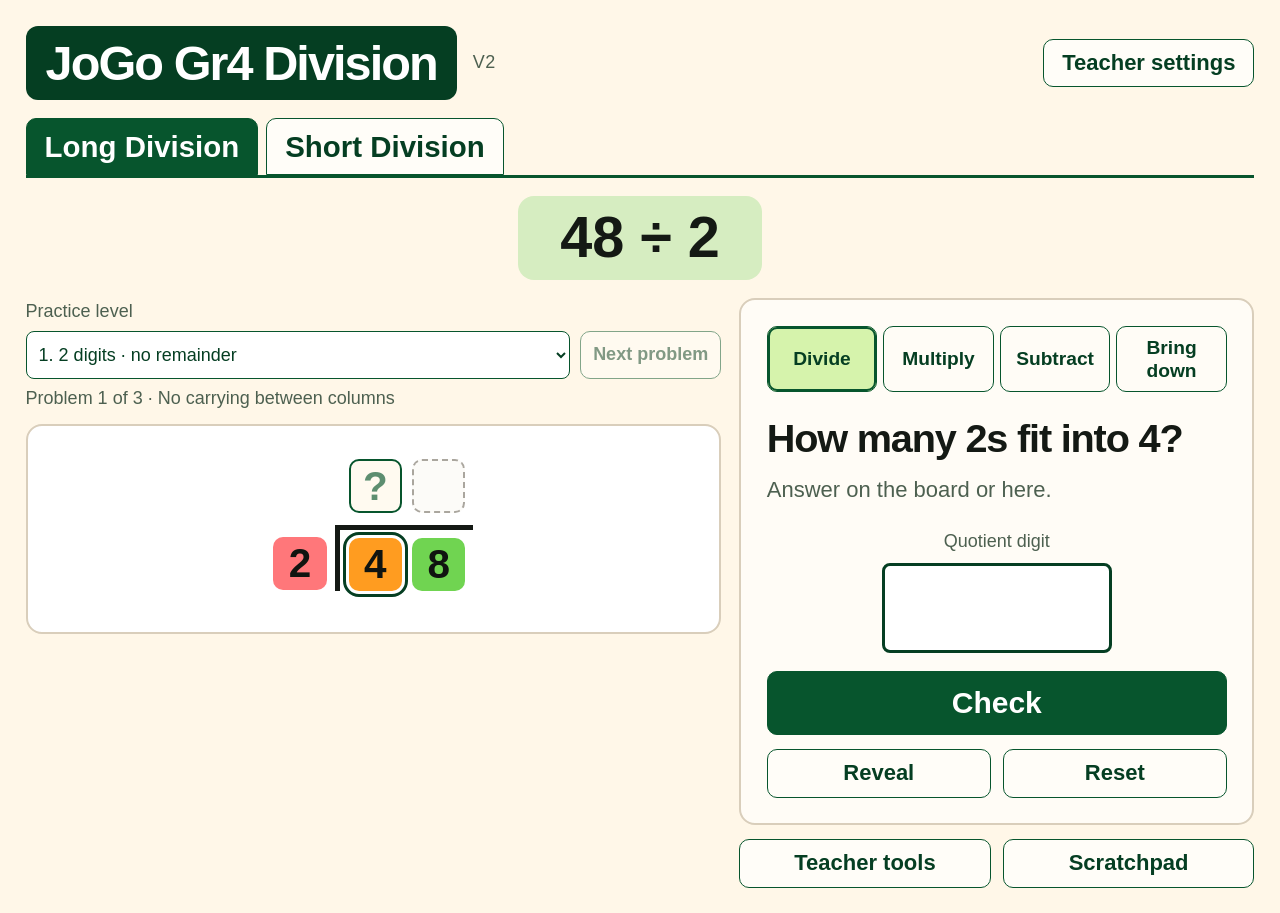
==== commit 9a9c4d76: "Publish Division V2 with guided practice and board answers" ====
--- a/index.html
+++ b/index.html
@@ -2,730 +2,95 @@
 <html lang="en">
 <head>
   <meta charset="UTF-8">
-  <meta name="viewport" content="width=device-width, initial-scale=1.0, user-scalable=no">
-  <title>Gr4 Division</title>
+  <meta name="viewport" content="width=device-width, initial-scale=1.0">
+  <title>JoGo Gr4 Division · V2</title>
   <link rel="manifest" href="./manifest.json">
   <link rel="apple-touch-icon" href="./apple-touch-icon.png">
   <meta name="apple-mobile-web-app-capable" content="yes">
   <meta name="apple-mobile-web-app-title" content="Gr4 Division">
-  <meta name="theme-color" content="#2f7d4f">
-  <style>
-    :root {
-      --green: #2f7d4f;
-      --green-dark: #23623d;
-      --yellow: #ffd166;
-      --blue: #d8ecff;
-      --red: #d94f45;
-      --ink: #252525;
-      --muted: #667085;
-      --paper: #fffdf7;
-      --line: #ded6c8;
-      --soft: #f4efe4;
-    }
-
-    * { box-sizing: border-box; }
-
-    html, body {
-      margin: 0;
-      min-height: 100%;
-      overscroll-behavior-y: contain;
-    }
-
-    body {
-      font-family: Arial, Helvetica, sans-serif;
-      color: var(--ink);
-      background: var(--soft);
-      padding: 16px;
-    }
-
-    .app {
-      width: min(1040px, 100%);
-      margin: 0 auto;
-    }
-
-    .brand {
-      text-align: center;
-      margin: 8px 0 14px;
-    }
-
-    .brand h1 {
-      margin: 0;
-      font-size: clamp(1.6rem, 4vw, 2.25rem);
-      letter-spacing: 0;
-    }
-
-    .brand span { color: #d99018; }
-
-    .brand p {
-      margin: 3px 0 0;
-      color: var(--muted);
-      font-size: 0.9rem;
-    }
-
-    .shell {
-      display: block;
-    }
-
-    .panel, .scratchpad {
-      background: rgba(255, 255, 255, 0.98);
-      border: 1px solid rgba(0,0,0,0.07);
-      border-radius: 8px;
-      box-shadow: 0 8px 22px rgba(0,0,0,0.08);
-    }
-
-    .panel { padding: 14px; }
-
-    .top-actions {
-      display: flex;
-      justify-content: flex-end;
-      gap: 8px;
-      margin-bottom: 10px;
-    }
-
-    .quiet-button {
-      background: #ece8de;
-      color: #38423b;
-      min-height: 38px;
-      padding: 8px 12px;
-    }
-
-    .teacher-drawer {
-      border: 1px solid #e4ddd0;
-      border-radius: 8px;
-      background: #fbfaf6;
-      padding: 12px;
-      margin-bottom: 12px;
-    }
-
-    .tabs {
-      display: grid;
-      grid-template-columns: 1fr 1fr;
-      gap: 8px;
-      margin-bottom: 10px;
-    }
-
-    .tab-button, button {
-      border: 0;
-      border-radius: 6px;
-      padding: 11px 14px;
-      background: #e8ece9;
-      color: var(--ink);
-      font-weight: 700;
-      cursor: pointer;
-      min-height: 42px;
-    }
-
-    .tab-button.active, .primary {
-      background: var(--green);
-      color: white;
-    }
-
-    button:hover { filter: brightness(0.96); }
-    button:disabled { opacity: 0.45; cursor: not-allowed; }
-
-    .controls {
-      display: grid;
-      grid-template-columns: minmax(180px, 1fr) auto auto auto;
-      gap: 8px;
-      align-items: center;
-      margin-bottom: 14px;
-    }
-
-    input[type="text"], input[type="number"] {
-      border: 1px solid #c9c9c9;
-      border-radius: 6px;
-      min-height: 42px;
-      padding: 9px 10px;
-      font-size: 1rem;
-      background: white;
-    }
-
-    .sample-row {
-      display: flex;
-      gap: 8px;
-      flex-wrap: wrap;
-      margin: 8px 0 0;
-    }
-
-    .sample-row button, .secondary {
-      background: #f0f2f4;
-      color: #263238;
-    }
-
-    .sample-bank {
-      display: grid;
-      gap: 8px;
-      margin-top: 8px;
-    }
-
-    .sample-band {
-      display: grid;
-      grid-template-columns: 110px 1fr;
-      gap: 8px;
-      align-items: center;
-    }
-
-    .sample-label {
-      color: #475467;
-      font-size: 0.8rem;
-      font-weight: 700;
-    }
-
-    .sample-buttons {
-      display: flex;
-      flex-wrap: wrap;
-      gap: 8px;
-    }
-
-    .sample-buttons button {
-      min-width: 72px;
-      min-height: 44px;
-      border: 1px solid rgba(0,0,0,0.06);
-      box-shadow: inset 0 -2px 0 rgba(0,0,0,0.05);
-    }
-
-    .difficulty-1 { background: #dcfce7; color: #143d25; }
-    .difficulty-2 { background: #bbf7d0; color: #143d25; }
-    .difficulty-3 { background: #fef3c7; color: #3f3208; }
-    .difficulty-4 { background: #fed7aa; color: #4a2505; }
-    .difficulty-5 { background: #fecaca; color: #5f1515; }
-    .difficulty-6 { background: #dc2626; color: white; }
-
-    .mode-note {
-      margin: 0 0 8px;
-      color: var(--muted);
-      font-size: 0.98rem;
-    }
-
-    .work-area {
-      background: var(--paper);
-      border: 1px solid rgba(0,0,0,0.06);
-      border-radius: 8px;
-      padding: clamp(14px, 3vw, 28px);
-      min-height: 520px;
-      overflow-x: auto;
-    }
-
-    .long-work-area {
-      display: grid;
-      grid-template-columns: minmax(320px, 0.95fr) minmax(300px, 1.05fr);
-      gap: clamp(16px, 3vw, 30px);
-      align-items: start;
-      overflow: visible;
-    }
-
-    #longBoard {
-      position: sticky;
-      top: 10px;
-      align-self: start;
-      overflow-x: auto;
-      padding-bottom: 6px;
-    }
-
-    #longStepArea {
-      align-self: start;
-    }
-
-    #longFeedback {
-      grid-column: 2;
-    }
-
-    .division-board {
-      display: grid;
-      grid-template-columns: auto auto;
-      justify-content: center;
-      align-items: start;
-      gap: 0;
-      font-family: "Courier New", monospace;
-      font-size: clamp(2.5rem, 7vw, 5rem);
-      margin: 8px auto 28px;
-      width: max-content;
-      max-width: 100%;
-      --quotient-height: clamp(66px, 10vw, 96px);
-    }
-
-    .long-work-area .division-board {
-      font-size: clamp(2.1rem, 4.8vw, 4.4rem);
-      margin-top: 0;
-    }
-
-    .divisor {
-      padding: 0 8px 9px 0;
-      line-height: 1;
-    }
-
-    .division-board > .divisor {
-      margin-top: calc(var(--quotient-height) + clamp(26px, 4vw, 40px));
-      padding: 0 8px 0 0;
-    }
-
-    .house {
-      min-width: 180px;
-      --cell-size: clamp(44px, 7vw, 64px);
-      --cell-gap: 12px;
-      --house-pad: 13px;
-    }
-
-    .long-work-area .house {
-      --cell-size: clamp(40px, 5.5vw, 58px);
-    }
-
-    .quotient-line {
-      min-height: var(--quotient-height);
-      border-bottom: 3px solid #111;
-      padding-left: var(--house-pad);
-      display: grid;
-      grid-template-columns: repeat(var(--digit-count), var(--cell-size));
-      justify-content: center;
-      gap: var(--cell-gap);
-      align-items: end;
-    }
-
-    .dividend-line {
-      border-left: 3px solid #111;
-      padding: 8px 10px 0 var(--house-pad);
-      display: flex;
-      gap: var(--cell-gap);
-      justify-content: center;
-      min-height: clamp(70px, 10vw, 100px);
-    }
-
-    .digit-wrap {
-      display: grid;
-      gap: 2px;
-      justify-items: center;
-      min-width: 32px;
-    }
-
-    .place-label {
-      font-size: 0.8rem;
-      font-family: Arial, Helvetica, sans-serif;
-      color: var(--muted);
-      line-height: 1;
-    }
-
-    .current-digit {
-      background: var(--yellow);
-      border-radius: 6px;
-      padding: 0 5px;
-    }
-
-    .q-box {
-      width: clamp(44px, 7vw, 64px);
-      height: clamp(50px, 7vw, 70px);
-      text-align: center;
-      font-family: "Courier New", monospace;
-      font-size: clamp(2rem, 5vw, 3.2rem);
-      padding: 0;
-      border-color: #7fb3e8;
-      background: var(--blue);
-    }
-
-    .board-value {
-      display: inline-grid;
-      place-items: center;
-      width: var(--cell-size);
-      height: clamp(50px, 7vw, 70px);
-      color: #111;
-    }
-
-    .board-value.empty {
-      color: transparent;
-    }
-
-    .formal-work {
-      border-left: 3px solid transparent;
-      padding-left: calc(var(--house-pad) + clamp(22px, 4vw, 34px));
-      padding-right: 10px;
-      margin-top: -8px;
-      font-size: clamp(2rem, 5.5vw, 4rem);
-    }
-
-    .work-number-row {
-      display: grid;
-      grid-template-columns: repeat(var(--digit-count), var(--cell-size));
-      gap: var(--cell-gap);
-      justify-content: center;
-      min-height: clamp(44px, 6vw, 62px);
-      align-items: center;
-      position: relative;
-    }
-
-    .work-number-row.has-minus::before {
-      content: "-";
-      position: absolute;
-      left: calc(-0.62 * var(--cell-size));
-      top: 50%;
-      transform: translateY(-52%);
-      color: #111;
-      font-size: 0.85em;
-      font-weight: 800;
-    }
-
-    .work-cell {
-      display: grid;
-      place-items: center;
-      min-width: 0;
-      line-height: 1;
-    }
-
-    .work-cell.blank {
-      color: transparent;
-    }
-
-    .work-cell.placeholder-dot {
-      color: #6b7280;
-      font-size: 0.7em;
-      align-self: end;
-      padding-bottom: 0.12em;
-    }
-
-    .work-cell.brought-down {
-      color: #111;
-      font-weight: 700;
-      position: relative;
-    }
-
-    .work-cell.brought-down::before {
-      content: "↓";
-      position: absolute;
-      top: -1.08em;
-      left: 50%;
-      transform: translateX(-50%);
-      color: rgba(47, 125, 79, 0.6);
-      font-family: Arial, Helvetica, sans-serif;
-      font-size: 0.72em;
-      font-weight: 900;
-      line-height: 1;
-    }
-
-    .work-rule {
-      height: 3px;
-      background: #111;
-      margin: 2px 0 5px;
-      justify-self: stretch;
-    }
-
-    .work-rule.start {
-      margin-left: 0;
-    }
-
-    .work-rule.middle {
-      margin-left: calc(-1 * var(--cell-gap));
-    }
-
-    .work-rule.end {
-      margin-left: calc(-1 * var(--cell-gap));
-    }
-
-    .working-lines {
-      width: 100%;
-      max-height: 190px;
-      overflow-y: auto;
-      margin: 0 0 12px;
-      color: #3a3a3a;
-      background: rgba(255,255,255,0.7);
-      border: 1px solid #ebe3d5;
-      border-radius: 8px;
-      font-size: clamp(0.95rem, 1.7vw, 1.2rem);
-      line-height: 1.5;
-    }
-
-    .working-lines div {
-      border-bottom: 1px solid #ebe3d5;
-      padding: 5px 10px;
-    }
-
-    .working-lines div:last-child {
-      border-bottom: 0;
-    }
-
-    .step-card {
-      background: white;
-      border: 1px solid #e5dfd0;
-      border-radius: 8px;
-      padding: clamp(14px, 3vw, 24px);
-      margin: 0 auto;
-      width: min(620px, 100%);
-      text-align: center;
-    }
-
-    .step-card.active {
-      border-color: var(--green);
-      box-shadow: inset 4px 0 0 var(--green);
-    }
-
-    .step-title {
-      margin: 0 0 14px;
-      font-size: clamp(1.35rem, 3vw, 2.1rem);
-      font-weight: 700;
-    }
-
-    .step-prompt {
-      margin: 0 0 16px;
-      color: #344054;
-      font-size: clamp(1.05rem, 2.2vw, 1.35rem);
-    }
-
-    .step-grid {
-      display: block;
-      width: min(260px, 100%);
-      margin: 0 auto;
-    }
-
-    .field label {
-      display: block;
-      font-size: 0.95rem;
-      font-weight: 700;
-      color: #475467;
-      margin-bottom: 6px;
-    }
-
-    .field input {
-      width: 100%;
-      text-align: center;
-      font-size: 2rem;
-      font-weight: 700;
-      min-height: 58px;
-    }
-
-    .step-actions {
-      display: flex;
-      justify-content: center;
-      gap: 8px;
-      flex-wrap: wrap;
-      margin-top: 16px;
-    }
-
-    .feedback {
-      min-height: 28px;
-      margin-top: 14px;
-      font-weight: 700;
-      text-align: center;
-      font-size: clamp(1rem, 2vw, 1.2rem);
-    }
-
-    .feedback.good { color: var(--green-dark); }
-    .feedback.bad { color: var(--red); }
-
-    .short-grid {
-      display: flex;
-      justify-content: center;
-      align-items: flex-end;
-      font-family: "Courier New", monospace;
-      font-size: clamp(1.8rem, 5vw, 3rem);
-      margin: 8px 0 18px;
-    }
-
-    .short-house {
-      display: grid;
-      grid-template-rows: auto auto;
-    }
-
-    .short-quotient {
-      border-bottom: 3px solid #111;
-      border-left: 3px solid transparent;
-      padding-left: 12px;
-      display: flex;
-      gap: 8px;
-      min-height: 54px;
-      align-items: end;
-    }
-
-    .short-dividend {
-      border-left: 3px solid #111;
-      padding: 8px 10px 0 12px;
-      display: flex;
-      gap: 8px;
-    }
-
-    .short-digit {
-      position: relative;
-      min-width: 38px;
-      text-align: center;
-    }
-
-    .carry {
-      position: absolute;
-      top: -22px;
-      left: -8px;
-      width: 34px;
-      min-height: 30px;
-      padding: 0;
-      text-align: center;
-      color: #b42318;
-      background: #fff0f0;
-      font-size: 1rem;
-      font-weight: 700;
-    }
-
-    .scratchpad {
-      padding: 12px;
-      margin-top: 12px;
-    }
-
-    .scratchpad h2 {
-      font-size: 1.05rem;
-      margin: 0 0 8px;
-      text-align: center;
-    }
-
-    .tools {
-      display: flex;
-      gap: 6px;
-      flex-wrap: wrap;
-      justify-content: center;
-      margin-bottom: 8px;
-    }
-
-    .tools button {
-      min-height: 36px;
-      padding: 8px 10px;
-      font-size: 0.85rem;
-    }
-
-    canvas {
-      width: 100%;
-      height: 300px;
-      border: 1px solid #cfcfcf;
-      border-radius: 6px;
-      background: white;
-      touch-action: none;
-      cursor: crosshair;
-    }
-
-    .hidden { display: none; }
-
-    @media (max-width: 850px) {
-      body { padding: 10px; }
-      .long-work-area {
-        grid-template-columns: 1fr;
-        overflow-x: auto;
-      }
-      #longBoard {
-        position: static;
-      }
-      #longFeedback {
-        grid-column: 1;
-      }
-      .controls { grid-template-columns: 1fr 1fr; }
-      .controls input { grid-column: 1 / -1; }
-      canvas { height: 320px; }
-    }
-
-    @media (max-width: 520px) {
-      .panel { padding: 12px; }
-      .controls { grid-template-columns: 1fr; }
-      .sample-row button, .controls button { width: 100%; }
-      .sample-band {
-        grid-template-columns: 1fr;
-      }
-      .sample-buttons button {
-        min-width: 0;
-        flex: 1 1 84px;
-      }
-      .q-box { width: 38px; }
-    }
-  </style>
+  <meta name="theme-color" content="#07552d">
+  <link rel="stylesheet" href="./styles.css">
 </head>
 <body>
   <main class="app">
     <header class="brand">
-      <h1>Jo<span>Go</span> Gr4 Division</h1>
-      <p>Long division first. Short division after the method makes sense.</p>
+      <h1>JoGo Gr4 Division</h1>
+      <span class="version">V2</span>
+      <button id="teacherToggle" type="button" aria-expanded="false" aria-controls="teacherDrawer" onclick="toggleTeacherDrawer()">Teacher settings</button>
     </header>
 
     <section class="shell">
       <div class="panel">
-        <div class="top-actions">
-          <button class="quiet-button" type="button" onclick="toggleTeacherDrawer()">SETUP</button>
-          <button class="quiet-button" type="button" onclick="toggleScratchpad()">Scratchpad</button>
-        </div>
-
+          <nav class="tabs" aria-label="Division modes">
+            <button class="tab-button active" id="longTab" type="button" aria-pressed="true" aria-controls="longPanel" onclick="switchTab('long')">Long Division</button>
+            <button class="tab-button" id="shortTab" type="button" aria-pressed="false" aria-controls="shortPanel" onclick="switchTab('short')">Short Division</button>
+          </nav>
         <div id="teacherDrawer" class="teacher-drawer hidden">
-          <nav class="tabs" aria-label="Division modes">
-            <button class="tab-button active" id="longTab" type="button" onclick="switchTab('long')">Long Division</button>
-            <button class="tab-button" id="shortTab" type="button" onclick="switchTab('short')">Short Division</button>
-          </nav>
 
           <div id="longTeacherControls">
             <div class="controls">
-              <input id="longEquation" type="text" value="84 / 4" aria-label="Long division problem" onkeydown="handleSetupKey(event, 'long')">
+              <input id="longEquation" type="text" value="48 ÷ 2" aria-label="Long division problem" onkeydown="handleSetupKey(event, 'long')">
               <button class="primary" type="button" onclick="setupLongDivision()">Set Up</button>
               <button class="secondary" type="button" onclick="resetLongWork()">Reset</button>
               <button class="secondary" type="button" onclick="revealLongStep()">Reveal</button>
             </div>
-            <div class="sample-bank" aria-label="Long division sample problems">
-              <div class="sample-band">
-                <div class="sample-label">2 digit exact</div>
-                <div class="sample-buttons">
-                  <button class="difficulty-1" type="button" onclick="setLongSample('48 / 2')">48 / 2</button>
-                  <button class="difficulty-1" type="button" onclick="setLongSample('84 / 4')">84 / 4</button>
-                  <button class="difficulty-1" type="button" onclick="setLongSample('96 / 3')">96 / 3</button>
-                  <button class="difficulty-2" type="button" onclick="setLongSample('75 / 5')">75 / 5</button>
-                  <button class="difficulty-2" type="button" onclick="setLongSample('72 / 6')">72 / 6</button>
-                </div>
-              </div>
-              <div class="sample-band">
-                <div class="sample-label">3 digit exact</div>
-                <div class="sample-buttons">
-                  <button class="difficulty-2" type="button" onclick="setLongSample('132 / 6')">132 / 6</button>
-                  <button class="difficulty-2" type="button" onclick="setLongSample('156 / 3')">156 / 3</button>
-                  <button class="difficulty-3" type="button" onclick="setLongSample('248 / 4')">248 / 4</button>
-                  <button class="difficulty-3" type="button" onclick="setLongSample('426 / 3')">426 / 3</button>
-                  <button class="difficulty-3" type="button" onclick="setLongSample('864 / 4')">864 / 4</button>
-                </div>
-              </div>
-              <div class="sample-band">
-                <div class="sample-label">2 digit rem.</div>
-                <div class="sample-buttons">
-                  <button class="difficulty-4" type="button" onclick="setLongSample('85 / 4')">85 / 4</button>
-                  <button class="difficulty-4" type="button" onclick="setLongSample('74 / 3')">74 / 3</button>
-                  <button class="difficulty-4" type="button" onclick="setLongSample('59 / 5')">59 / 5</button>
-                  <button class="difficulty-5" type="button" onclick="setLongSample('97 / 6')">97 / 6</button>
-                  <button class="difficulty-5" type="button" onclick="setLongSample('79 / 4')">79 / 4</button>
-                </div>
-              </div>
-              <div class="sample-band">
-                <div class="sample-label">3 digit rem.</div>
-                <div class="sample-buttons">
-                  <button class="difficulty-5" type="button" onclick="setLongSample('137 / 5')">137 / 5</button>
-                  <button class="difficulty-5" type="button" onclick="setLongSample('258 / 4')">258 / 4</button>
-                  <button class="difficulty-5" type="button" onclick="setLongSample('347 / 6')">347 / 6</button>
-                  <button class="difficulty-6" type="button" onclick="setLongSample('529 / 7')">529 / 7</button>
-                  <button class="difficulty-6" type="button" onclick="setLongSample('746 / 9')">746 / 9</button>
-                </div>
-              </div>
-            </div>
+            <div id="sampleBank" class="sample-bank" aria-label="Long division sample problems"></div>
           </div>
 
           <div id="shortTeacherControls" class="hidden">
             <div class="controls">
-              <input id="shortEquation" type="text" value="852 / 8" aria-label="Short division problem" onkeydown="handleSetupKey(event, 'short')">
+              <input id="shortEquation" type="text" value="48 ÷ 2" aria-label="Short division problem" onkeydown="handleSetupKey(event, 'short')">
               <button class="primary" type="button" onclick="setupShortDivision()">Set Up</button>
               <button class="secondary" type="button" onclick="checkShortDivision()">Check</button>
               <button class="secondary" type="button" onclick="revealShortDivision()">Reveal</button>
             </div>
             <div class="sample-row" aria-label="Short division sample problems">
-              <button type="button" onclick="setShortSample('246 / 2')">246 / 2</button>
-              <button type="button" onclick="setShortSample('852 / 8')">852 / 8</button>
-              <button type="button" onclick="setShortSample('936 / 3')">936 / 3</button>
-              <button type="button" onclick="setShortSample('725 / 6')">725 / 6</button>
+              <button type="button" onclick="setShortSample('246 ÷ 2')">246 ÷ 2</button>
+              <button type="button" onclick="setShortSample('852 ÷ 8')">852 ÷ 8</button>
+              <button type="button" onclick="setShortSample('936 ÷ 3')">936 ÷ 3</button>
+              <button type="button" onclick="setShortSample('725 ÷ 6')">725 ÷ 6</button>
             </div>
           </div>
         </div>
 
         <section id="longPanel">
+          <h2 class="problem-heading"><span id="longProblemHeading">48 ÷ 2</span></h2>
           <div class="work-area long-work-area">
-            <div id="longBoard"></div>
-            <div id="longStepArea"></div>
-            <div id="longFeedback" class="feedback" aria-live="polite"></div>
+            <div class="board-column">
+              <div class="practice-controls">
+                <label for="practiceLevel">Practice level</label>
+                <select id="practiceLevel" onchange="setPracticeLevel(this.value)" aria-describedby="practiceStatus"></select>
+                <button id="nextPractice" type="button" onclick="nextPracticeProblem()" disabled>Next problem</button>
+                <p id="practiceStatus" aria-live="polite"></p>
+              </div>
+              <div id="longBoard" tabindex="0" role="region" aria-label="Long division working board"></div>
+            </div>
+            <aside class="lesson-column" aria-label="Current division step">
+              <div class="lesson-card">
+                <div id="longStepArea"></div>
+                <div class="secondary-actions">
+                  <button type="button" onclick="revealLongStep()">Reveal</button>
+                  <button type="button" onclick="resetLongWork()">Reset</button>
+                </div>
+                <div id="longFeedback" class="feedback" aria-live="polite"></div>
+              </div>
+              <div class="lesson-tools">
+                <button type="button" onclick="toggleTeacherDrawer()">Teacher tools</button>
+                <button type="button" aria-controls="scratchpadPanel" onclick="toggleScratchpad()">Scratchpad</button>
+              </div>
+            </aside>
           </div>
         </section>
 
         <section id="shortPanel" class="hidden">
+          <h2 class="problem-heading"><span id="shortProblemHeading">48 ÷ 2</span></h2>
           <div class="work-area">
             <div id="shortBoard"></div>
+            <div class="secondary-actions">
+              <button class="primary" type="button" onclick="checkShortDivision()">Check</button>
+              <button type="button" onclick="revealShortDivision()">Reveal</button>
+              <button type="button" onclick="toggleScratchpad()">Scratchpad</button>
+            </div>
             <div id="shortFeedback" class="feedback" aria-live="polite"></div>
           </div>
         </section>
@@ -759,19 +124,69 @@
     let history = [];
     let historyIndex = -1;
 
+    const practiceLevels = [
+      { name: "2 digits · no remainder", note: "No carrying between columns", problems: ["48 ÷ 2", "84 ÷ 4", "96 ÷ 3"] },
+      { name: "2 digits · carrying", note: "Carry between columns; no final remainder", problems: ["75 ÷ 5", "72 ÷ 6"] },
+      { name: "2 digits · with remainder", note: "Learn to finish with a remainder", problems: ["85 ÷ 4", "74 ÷ 3", "59 ÷ 5", "97 ÷ 6", "79 ÷ 4"] },
+      { name: "3 digits · no remainder", note: "Build up to a longer dividend", problems: ["156 ÷ 3", "864 ÷ 4", "426 ÷ 3", "248 ÷ 4", "132 ÷ 6"] },
+      { name: "3 digits · with remainder", note: "Longer working with a final remainder", problems: ["137 ÷ 5", "258 ÷ 4", "347 ÷ 6", "529 ÷ 7", "746 ÷ 9"] }
+    ];
+
+    function initPractice() {
+      document.getElementById("practiceLevel").innerHTML = practiceLevels.map((level, index) => `<option value="${index}">${index + 1}. ${level.name}</option>`).join("") + '<option value="custom" disabled>Custom problem</option>';
+      document.getElementById("sampleBank").innerHTML = practiceLevels.map((level, index) => `<div class="sample-band"><div class="sample-label">${index + 1}. ${level.name}</div><div class="sample-buttons">${level.problems.map(problem => `<button type="button" onclick="setLongSample('${problem}')">${problem}</button>`).join("")}</div></div>`).join("");
+    }
+
+    function practicePosition() {
+      if (!longProblem) return { level: -1, problem: -1 };
+      const equation = `${longProblem.dividend} ÷ ${longProblem.divisor}`;
+      const level = practiceLevels.findIndex(item => item.problems.includes(equation));
+      return { level, problem: level < 0 ? -1 : practiceLevels[level].problems.indexOf(equation) };
+    }
+
+    function updatePracticeControls() {
+      const position = practicePosition();
+      const button = document.getElementById("nextPractice");
+      const level = practiceLevels[position.level];
+      const finished = !!longProblem && !longProblem.steps[longStepIndex];
+      document.getElementById("practiceLevel").value = level ? String(position.level) : "custom";
+      document.getElementById("practiceStatus").textContent = level
+        ? `Problem ${position.problem + 1} of ${level.problems.length} · ${level.note}`
+        : "Custom problem · choose a level to return to guided practice";
+      button.disabled = !finished;
+      button.textContent = !level ? "Start practice" : position.problem < level.problems.length - 1
+        ? "Next problem" : position.level < practiceLevels.length - 1 ? "Next level" : "Practise again";
+    }
+
+    function setPracticeLevel(value) {
+      const level = practiceLevels[Number(value)];
+      if (level) setLongSample(level.problems[0]);
+    }
+
+    function nextPracticeProblem() {
+      if (!longProblem || longProblem.steps[longStepIndex]) return;
+      const position = practicePosition();
+      const level = practiceLevels[position.level];
+      if (!level) return setPracticeLevel(0);
+      if (position.problem + 1 < level.problems.length) setLongSample(level.problems[position.problem + 1]);
+      else setPracticeLevel(position.level + 1 < practiceLevels.length ? position.level + 1 : position.level);
+    }
+
     function parseEquation(value) {
-      const parts = value.split("/").map(part => part.trim());
-      if (parts.length !== 2) return { error: "Use this format: 84 / 4" };
+      const parts = value.split(/[÷/]/).map(part => part.trim());
+      if (parts.length !== 2) return { error: "Use this format: 84 ÷ 4" };
+      if (parts.some(part => !/^\d+$/.test(part))) return { error: "Use whole numbers only." };
       const dividend = Number(parts[0]);
       const divisor = Number(parts[1]);
-      if (!Number.isInteger(dividend) || !Number.isInteger(divisor)) return { error: "Use whole numbers only." };
+      if (!Number.isSafeInteger(dividend) || !Number.isSafeInteger(divisor)) return { error: "Use smaller whole numbers." };
       if (dividend < 0 || divisor <= 0) return { error: "The dividend must be 0 or more, and the divisor must be bigger than 0." };
       if (divisor > 12) return { error: "For Grade 4 practice, keep the divisor 12 or less." };
       return { dividend, divisor };
     }
 
     function toggleTeacherDrawer() {
-      document.getElementById("teacherDrawer").classList.toggle("hidden");
+      const hidden = document.getElementById("teacherDrawer").classList.toggle("hidden");
+      document.getElementById("teacherToggle").setAttribute("aria-expanded", String(!hidden));
     }
 
     function toggleScratchpad() {
@@ -788,6 +203,9 @@
       document.getElementById("shortTeacherControls").classList.toggle("hidden", tab !== "short");
       document.getElementById("longTab").classList.toggle("active", tab === "long");
       document.getElementById("shortTab").classList.toggle("active", tab === "short");
+      document.getElementById("longTab").setAttribute("aria-pressed", String(tab === "long"));
+      document.getElementById("shortTab").setAttribute("aria-pressed", String(tab === "short"));
+      if (tab === "long") requestAnimationFrame(drawBringDownArrows);
     }
 
     function setLongSample(problem) {
@@ -821,7 +239,7 @@
       digits.forEach((digit, index) => {
         partial = partial * 10 + digit;
         const isLast = index === digits.length - 1;
-        if (partial >= divisor || isLast) {
+        if (partial >= divisor || isLast || steps.length > 0) {
           const qDigit = Math.floor(partial / divisor);
           const product = qDigit * divisor;
           const remainder = partial - product;
@@ -849,10 +267,13 @@
       feedback.className = "feedback";
 
       if (parsed.error) {
+        longProblem = null;
+        document.getElementById("longProblemHeading").textContent = "Choose a division problem";
         document.getElementById("longBoard").innerHTML = "";
         document.getElementById("longStepArea").innerHTML = "";
         feedback.textContent = parsed.error;
         feedback.classList.add("bad");
+        updatePracticeControls();
         return;
       }
 
@@ -864,6 +285,7 @@
       longStepIndex = 0;
       longPartIndex = 0;
       longReadyForNext = false;
+      document.getElementById("longProblemHeading").textContent = `${parsed.dividend} ÷ ${parsed.divisor}`;
       renderLongDivision();
     }
 
@@ -872,6 +294,7 @@
       longStepIndex = 0;
       longPartIndex = 0;
       longReadyForNext = false;
+      document.getElementById("longFeedback").textContent = "";
       renderLongDivision();
     }
 
@@ -895,13 +318,13 @@
         },
         multiply: {
           title: "Multiply",
-          prompt: `${longProblem.divisor} x ${step.qDigit} = ?`,
+          prompt: `${longProblem.divisor} × ${step.qDigit} = ?`,
           label: "Product",
           answer: String(step.product)
         },
         subtract: {
           title: "Subtract",
-          prompt: `${step.partial} - ${step.product} = ?`,
+          prompt: `${step.partial} − ${step.product} = ?`,
           label: "Remainder",
           answer: String(step.remainder)
         },
@@ -918,8 +341,8 @@
     function longStepLine(step, part) {
       const lines = {
         divide: `${longProblem.divisor} into ${step.partial} = ${step.qDigit}`,
-        multiply: `${longProblem.divisor} x ${step.qDigit} = ${step.product}`,
-        subtract: `${step.partial} - ${step.product} = ${step.remainder === 0 ? "." : step.remainder}`,
+        multiply: `${longProblem.divisor} × ${step.qDigit} = ${step.product}`,
+        subtract: `${step.partial} − ${step.product} = ${step.remainder}`,
         bring: `Bring down ${step.bringDown}`
       };
       return lines[part];
@@ -934,7 +357,7 @@
         if (stepIndex === longStepIndex) visibleCount = longPartIndex + (longReadyForNext ? 1 : 0);
         parts.slice(0, visibleCount).forEach(part => lines.push(longStepLine(step, part)));
       });
-      return lines.length ? `<div class="working-lines">${lines.map(line => `<div>${line}</div>`).join("")}</div>` : "";
+      return lines.length ? `<details class="working-lines"><summary>Working in words</summary><div class="working-list">${lines.map(line => `<div>${line}</div>`).join("")}</div></details>` : "";
     }
 
     function isLongPartVisible(stepIndex, partName) {
@@ -946,159 +369,34 @@
       return parts.slice(0, visibleCount).includes(partName);
     }
 
-    function digitCellsForValue(value, startIndex, endIndex, totalDigits) {
-      const cells = Array(totalDigits).fill("");
-      const digits = String(value).split("");
-      const firstColumn = Math.max(0, endIndex - digits.length + 1);
-      digits.forEach((digit, offset) => {
-        const column = firstColumn + offset;
-        if (column >= 0 && column < totalDigits && digit !== " ") cells[column] = digit;
-      });
-      return cells;
-    }
-
-    function firstColumnForValue(value, endIndex) {
-      return Math.max(0, endIndex - String(value).length + 1);
-    }
-
-    function renderNumberRow(cells, extra = "") {
-      return `<div class="work-number-row" ${extra}>${cells.map(cell => {
-        const value = typeof cell === "object" ? cell.value : cell;
-        const className = typeof cell === "object" ? cell.className : "";
-        return `<span class="work-cell ${value === "" ? "blank" : ""} ${className}">${value || "0"}</span>`;
-      }).join("")}</div>`;
-    }
-
-    function renderRuleRow(startIndex, endIndex, totalDigits) {
-      const cells = Array(totalDigits).fill("");
-      for (let index = startIndex; index <= endIndex; index += 1) {
-        let position = "middle";
-        if (index === startIndex) position = "start";
-        if (index === endIndex) position = index === startIndex ? "single" : "end";
-        cells[index] = `<span class="work-rule ${position}"></span>`;
-      }
-      return `<div class="work-number-row">${cells.map(cell => cell || `<span class="work-cell blank">0</span>`).join("")}</div>`;
-    }
-
-    function remainderCell(value) {
-      return value === 0 ? { value: ".", className: "placeholder-dot" } : String(value);
-    }
-
-    function remainderCellsForStep(step, totalDigits) {
-      const cells = Array(totalDigits).fill("");
-      if (step.remainder === 0) {
-        const firstColumn = firstColumnForValue(step.partial, step.endIndex);
-        for (let index = firstColumn; index <= step.endIndex; index += 1) {
-          cells[index] = { value: ".", className: "placeholder-dot" };
-        }
-        return cells;
-      }
-
-      return digitCellsForValue(step.remainder, step.startIndex, step.endIndex, totalDigits);
-    }
-
-    function renderFormalWork(totalDigits) {
-      const rows = [];
-
-      longProblem.steps.forEach((step, stepIndex) => {
-        if (isLongPartVisible(stepIndex, "multiply")) {
-          rows.push(renderNumberRow(digitCellsForValue(step.product, step.startIndex, step.endIndex, totalDigits), 'class="has-minus"'));
-          const ruleStart = Math.min(
-            firstColumnForValue(step.partial, step.endIndex),
-            firstColumnForValue(step.product, step.endIndex)
-          );
-          rows.push(renderRuleRow(ruleStart, step.endIndex, totalDigits));
-        }
-
-        if (isLongPartVisible(stepIndex, "subtract")) {
-          const remainderCells = remainderCellsForStep(step, totalDigits);
-          if (isLongPartVisible(stepIndex, "bring") && step.bringDown !== "") {
-            remainderCells[step.endIndex + 1] = { value: step.bringDown, className: "brought-down" };
-          }
-          rows.push(renderNumberRow(remainderCells));
-        }
-      });
-
-      return `<div class="formal-work" style="--digit-count:${totalDigits};">${rows.join("")}</div>`;
-    }
-
-    function renderLongDivision() {
-      const board = document.getElementById("longBoard");
-      const stepArea = document.getElementById("longStepArea");
-      const digits = String(longProblem.dividend).split("");
-      const quotientCells = Array(digits.length).fill("");
-      longProblem.steps.forEach((step, index) => {
-        if (index < longStepIndex || (index === longStepIndex && (longPartIndex > 0 || (longReadyForNext && currentLongPart() === "divide")))) {
-          quotientCells[step.endIndex] = String(step.qDigit);
-        }
-      });
-      const active = longProblem.steps[longStepIndex];
-
-      board.innerHTML = `
-        <div class="division-board">
-          <div class="divisor">${longProblem.divisor}</div>
-          <div class="house">
-            <div class="quotient-line" style="--digit-count:${digits.length};">
-              ${quotientCells.map((digit, index) => `<span class="board-value ${digit === "" ? "empty" : ""}" id="q-${index}">${digit || "0"}</span>`).join("")}
-            </div>
-            <div class="dividend-line">
-              ${digits.map((digit, index) => `
-                <div class="digit-wrap">
-                  <span class="place-label">${placeLabel(index, digits.length)}</span>
-                  <span class="${active && index >= active.startIndex && index <= active.endIndex ? "current-digit" : ""}">${digit}</span>
-                </div>
-              `).join("")}
-            </div>
-            ${renderFormalWork(digits.length)}
-          </div>
-        </div>
-      `;
-
-      if (!active) {
-        const q = Math.floor(longProblem.dividend / longProblem.divisor);
-        const r = longProblem.dividend % longProblem.divisor;
-        stepArea.innerHTML = `
-          ${renderWorkingLines()}
-          <div class="step-card active"><p class="step-title">Complete: ${longProblem.dividend} / ${longProblem.divisor} = ${q}${r ? " rem. " + r : ""}</p></div>
-        `;
-        return;
-      }
-
-      const part = currentLongPart();
-      const detail = longPartDetails(active, part);
-      const buttonText = longReadyForNext ? "Next" : "Check";
-      stepArea.innerHTML = `
-        ${renderWorkingLines()}
-        <div class="step-card active">
-          <p class="step-title">${detail.title}</p>
-          <p class="step-prompt">${detail.prompt}</p>
-          <div class="step-grid">
-            <div class="field">
-              <label for="longAnswer">${detail.label}</label>
-              <input id="longAnswer" inputmode="numeric" value="${longReadyForNext ? detail.answer : ""}" onkeydown="handleLongAnswerKey(event)" ${longReadyForNext ? "disabled" : ""}>
-            </div>
-          </div>
-          <div class="step-actions">
-            <button class="primary" id="longMainButton" type="button" onclick="handleLongMainAction()">${buttonText}</button>
-          </div>
-        </div>
-      `;
-      if (longReadyForNext) document.getElementById("longMainButton").focus();
-      else document.getElementById("longAnswer").focus();
-    }
-
     function handleLongMainAction() {
       if (longReadyForNext) advanceLongPart();
       else checkLongStep();
     }
 
+    function syncLongAnswer(source) {
+      const boxes = [...document.querySelectorAll('[data-board-digit]')];
+      if (source.matches('[data-board-digit]')) {
+        document.getElementById("longAnswer").value = boxes.map(box => box.value).join("");
+        const next = boxes[Number(source.dataset.boardDigit) + 1];
+        if (source.value.length === 1 && next) next.focus({ preventScroll: true });
+      } else {
+        boxes.forEach((box, index) => { box.value = source.value[index] || ""; });
+      }
+    }
+
     function handleLongAnswerKey(event) {
+      if (event.key === "Backspace" && event.target.matches('[data-board-digit]') && event.target.value === "") {
+        const previous = document.querySelector(`[data-board-digit="${Number(event.target.dataset.boardDigit) - 1}"]`);
+        if (previous) { event.preventDefault(); previous.focus({ preventScroll: true }); }
+      }
       if (event.key !== "Enter") return;
       event.preventDefault();
       handleLongMainAction();
     }
 
     function checkLongStep() {
+      if (!longProblem || !longProblem.steps[longStepIndex]) return;
       const active = longProblem.steps[longStepIndex];
       const feedback = document.getElementById("longFeedback");
       const part = currentLongPart();
@@ -1138,7 +436,7 @@
     }
 
     function advanceLongPart() {
-      if (!longProblem) return;
+      if (!longProblem || !longProblem.steps[longStepIndex]) return;
       const parts = longPartsForStep(longProblem.steps[longStepIndex]);
       if (longPartIndex < parts.length - 1) {
         longPartIndex += 1;
@@ -1147,7 +445,10 @@
         longPartIndex = 0;
       }
       longReadyForNext = false;
-      document.getElementById("longFeedback").textContent = "";
+      const feedback = document.getElementById("longFeedback");
+      feedback.textContent = longProblem.steps[longStepIndex] && currentLongPart() === "divide" && longStepIndex > 0
+        ? `${longProblem.steps[longStepIndex - 1].bringDown} brought down. Now divide ${longProblem.steps[longStepIndex].partial}.` : "";
+      feedback.className = "feedback good";
       renderLongDivision();
     }
 
@@ -1163,6 +464,8 @@
       feedback.className = "feedback";
 
       if (parsed.error) {
+        shortProblem = null;
+        document.getElementById("shortProblemHeading").textContent = "Choose a division problem";
         board.innerHTML = "";
         feedback.textContent = parsed.error;
         feedback.classList.add("bad");
@@ -1170,20 +473,21 @@
       }
 
       shortProblem = parsed;
+      document.getElementById("shortProblemHeading").textContent = `${parsed.dividend} ÷ ${parsed.divisor}`;
       const digits = String(parsed.dividend).split("");
       board.innerHTML = `
         <div class="short-grid">
           <div class="divisor">${parsed.divisor}</div>
           <div class="short-house">
             <div class="short-quotient" id="shortQuotient">
-              ${digits.map((_, index) => `<input class="q-box" id="sq-${index}" inputmode="numeric" maxlength="1">`).join("")}
+              ${digits.map((_, index) => `<input class="q-box" id="sq-${index}" aria-label="${placeLabel(index, digits.length)} quotient digit" inputmode="numeric" maxlength="1">`).join("")}
               <span style="font-size:1.1rem; align-self:center;">rem.</span>
-              <input class="q-box" id="shortRemainder" inputmode="numeric" maxlength="2">
+              <input class="q-box" id="shortRemainder" aria-label="Final remainder" inputmode="numeric" maxlength="2">
             </div>
             <div class="short-dividend">
               ${digits.map((digit, index) => `
                 <div class="short-digit">
-                  ${index > 0 ? `<input class="carry" id="carry-${index}" inputmode="numeric" maxlength="2">` : ""}
+                  ${index > 0 ? `<input class="carry" id="carry-${index}" aria-label="Remainder carried into ${placeLabel(index, digits.length)}" inputmode="numeric" maxlength="2">` : ""}
                   ${digit}
                 </div>
               `).join("")}
@@ -1191,7 +495,6 @@
           </div>
         </div>
       `;
-      document.getElementById("sq-0").focus();
     }
 
     function shortWorking() {
@@ -1237,8 +540,9 @@
 
     function revealShortDivision() {
       if (!shortProblem) setupShortDivision();
+      if (!shortProblem) return;
       const correct = shortWorking();
-      const qDigits = correct.quotient.split("");
+      const qDigits = correct.quotient.padStart(String(shortProblem.dividend).length, ' ').split("");
       document.querySelectorAll("#shortQuotient .q-box").forEach((input, index) => {
         if (input.id !== "shortRemainder") input.value = qDigits[index] || "";
       });
@@ -1354,14 +658,17 @@
     }
 
     window.addEventListener("load", () => {
+      initPractice();
       setupLongDivision();
       setupShortDivision();
       switchTab("long");
       initCanvas();
+      new ResizeObserver(drawBringDownArrows).observe(document.getElementById("longBoard"));
       if ("serviceWorker" in navigator) {
         navigator.serviceWorker.register("./sw.js").catch(() => {});
       }
     });
   </script>
+  <script src="./board.js"></script>
 </body>
 </html>
--- a/styles.css
+++ b/styles.css
@@ -0,0 +1,168 @@
+:root {
+  --green: #07552d;
+  --green-dark: #053e22;
+  --ink: #141914;
+  --muted: #4d6050;
+  --paper: #ffffff;
+  --soft: #fff7e8;
+  --line: #d9cebb;
+  --red: #a62222;
+  --yellow: #ffdc37;
+  --blue: #e0f2ff;
+  --round-0: #ff9c20;
+  --round-1: #70d451;
+  --round-2: #ffdc37;
+  --round-3: #39aff2;
+  --round-4: #b8a1ef;
+  --coral: #ff777a;
+  --remainder: #d8b4ec;
+  --text-base: 22px;
+  --text-small: 18px;
+  --text-label: 15px;
+}
+* { box-sizing: border-box; }
+html { font-size: var(--text-base); }
+body { margin: 0; padding: clamp(12px, 2vw, 28px); background: var(--soft); color: var(--ink); font-family: 'Trebuchet MS', Verdana, sans-serif; line-height: 1.5; }
+button, input { font: inherit; }
+button { min-height: 48px; padding: 10px 18px; border: 1.5px solid var(--green); border-radius: 10px; color: var(--green-dark); background: #fffdf8; font-weight: 700; cursor: pointer; line-height: 1.2; }
+button:hover { background: #eff7e7; }
+button:disabled { opacity: .5; cursor: default; }
+:focus-visible { outline: 3px solid #195dcc; outline-offset: 4px; }
+.primary, .tab-button.active { background: var(--green); color: white; }
+.primary:hover, .tab-button.active:hover { background: var(--green-dark); }
+input { min-width: 0; border: 2px solid var(--line); border-radius: 8px; padding: 10px 14px; background: white; color: var(--ink); }
+.app { width: min(1440px, 100%); margin: auto; }
+.brand { display: flex; align-items: center; justify-content: space-between; gap: 16px; margin-bottom: 18px; }
+.brand h1 { margin: 0; padding: 8px 20px; background: var(--green-dark); color: white; border-radius: 12px; font-size: clamp(28px, 3.8vw, 54px); line-height: 1.2; letter-spacing: -.04em; }
+.version { font-size: var(--text-small); letter-spacing: .03em; color: var(--muted); margin-right: auto; }
+.tabs { display: flex; gap: 8px; border-bottom: 3px solid var(--green); margin-bottom: 18px; }
+.tab-button { min-width: 220px; border-bottom-left-radius: 0; border-bottom-right-radius: 0; font-size: clamp(20px, 2.3vw, 30px); }
+.teacher-drawer { padding: 18px; border: 1px solid var(--line); border-radius: 12px; background: white; margin-bottom: 18px; }
+.controls { display: flex; flex-wrap: wrap; align-items: center; gap: 8px; margin-bottom: 16px; }
+.controls input { flex: 1 1 230px; }
+.sample-bank { display: grid; gap: 10px; }
+.sample-band { display: grid; grid-template-columns: 155px 1fr; align-items: center; gap: 10px; }
+.sample-label { font-size: var(--text-small); font-weight: 700; color: var(--muted); }
+.sample-buttons, .sample-row { display: flex; flex-wrap: wrap; gap: 8px; }
+.sample-buttons button, .sample-row button { background: #f3f5ee; border: 1px solid var(--line); font-size: var(--text-small); }
+.problem-heading { display: flex; justify-content: center; margin: 0 0 18px; }
+.problem-heading span { padding: 3px 42px; border-radius: 16px; background: #d6edc1; font-size: clamp(34px, 4.5vw, 64px); font-weight: 800; line-height: 1.35; }
+.long-work-area { display: grid; grid-template-columns: minmax(0, 1.35fr) minmax(340px, 1fr); gap: 18px; align-items: start; }
+.board-column { min-width: 0; }
+.practice-controls { display: grid; grid-template-columns: minmax(0, 1fr) auto; gap: 6px 10px; align-items: center; margin-bottom: 12px; }
+.practice-controls label { grid-column: 1 / -1; font-size: var(--text-small); color: var(--muted); }
+.practice-controls select { min-width: 0; width: 100%; min-height: 48px; padding: 8px; border: 1px solid var(--green); border-radius: 8px; color: var(--green-dark); background: white; font: inherit; font-size: var(--text-small); }
+.practice-controls button { font-size: var(--text-small); padding-inline: 12px; }
+.practice-controls p { grid-column: 1 / -1; margin: 0; font-size: var(--text-small); color: var(--muted); }
+#longBoard { min-width: 0; background: white; border: 2px solid var(--line); border-radius: 16px; padding: clamp(16px, 2.6vw, 38px); overflow-x: auto; }
+.division-board { --cell-size: clamp(35.2px, 4.16vw, 62.4px); --cell-gap: clamp(6px, .8vw, 12px); position: relative; display: grid; grid-template-columns: auto auto; width: max-content; max-width: none; margin: 0 auto; gap: 0 8px; isolation: isolate; }
+.house { --house-pad: 14px; position: relative; }
+.tile { display: grid; place-items: center; width: var(--cell-size); height: var(--cell-size); border-radius: 10px; font-size: calc(var(--cell-size) * .76); line-height: 1; font-weight: 800; font-variant-numeric: tabular-nums; color: #101410; background: var(--tile-color); position: relative; z-index: 1; }
+.tile.empty { border: 2px dashed #aaa69e; background: #fcfbf8; }
+.tile.board-entry { border: 2px solid var(--green); background: #fffaf0; }
+.board-entry .board-answer { position: absolute; inset: 0; width: 100%; height: 100%; padding: 0; border: 0; border-radius: inherit; background: transparent; font: inherit; text-align: center; appearance: none; }
+.board-placeholder { position: absolute; inset: 0; display: grid; place-items: center; color: var(--green); opacity: .65; pointer-events: none; }
+.board-answer:not(:placeholder-shown) + .board-placeholder { display: none; }
+.tile.active-tile { outline: 3px solid var(--green-dark); outline-offset: 3px; }
+.tile.blank { visibility: hidden; }
+.divisor-tile { background: var(--coral); margin-top: calc(var(--cell-size) + 24px); min-width: var(--cell-size); width: auto; padding-inline: 6px; }
+.quotient-line, .dividend-line, .work-number-row { display: grid; grid-template-columns: repeat(var(--digit-count), var(--cell-size)); gap: var(--cell-gap); position: relative; }
+.quotient-line { padding: 0 8px 12px var(--house-pad); border-bottom: 5px solid var(--ink); }
+.dividend-line { border-left: 5px solid var(--ink); padding: 8px 8px 0 calc(var(--house-pad) - 5px); }
+.formal-work { padding-left: var(--house-pad); padding-right: 8px; padding-top: 8px; }
+.work-number-row { margin-bottom: 8px; }
+.work-number-row.has-minus::before { content: '−'; position: absolute; right: calc(100% - var(--minus-column) * (var(--cell-size) + var(--cell-gap)) + 5px); top: 50%; transform: translateY(-50%); font-size: calc(var(--cell-size) * .65); line-height: 1; font-weight: 700; z-index: 2; }
+.rule-row { height: 10px; margin: 0 0 8px; }
+.work-rule { display: block; height: 4px; background: var(--ink); grid-column: var(--rule-start) / var(--rule-end); align-self: start; }
+.quotient-remainder { position: absolute; left: calc(100% + 12px); bottom: 12px; display: flex; align-items: center; gap: 8px; font-size: var(--text-small); font-weight: 700; }
+.quotient-remainder .tile { background: var(--remainder); }
+.division-board.with-remainder { margin-right: calc(var(--cell-size) + 42px); }
+.arrow-layer { position: absolute; inset: 0; width: 100%; height: 100%; overflow: visible; pointer-events: none; z-index: 0; }
+.lesson-column { position: sticky; top: 16px; min-width: 0; }
+.lesson-card { border: 2px solid var(--line); border-radius: 16px; padding: clamp(16px, 2vw, 28px); background: #fffcf6; }
+.step-rail { display: grid; grid-template-columns: repeat(4, 1fr); gap: 6px; padding: 0; margin: 0 0 24px; list-style: none; }
+.step-rail li { display: grid; place-items: center; min-height: 66px; text-align: center; border: 1.5px solid var(--green); border-radius: 10px; padding: 6px; font-size: clamp(15px, 1.5vw, 22px); font-weight: 700; line-height: 1.2; color: var(--green-dark); }
+.step-rail .current { background: #d6f3ac; box-shadow: inset 0 0 0 2px var(--green); }
+.step-title { margin: 0 0 12px; font-size: clamp(28px, 3.1vw, 46px); line-height: 1.15; letter-spacing: -.03em; }
+.step-prompt { margin: 0 0 22px; color: var(--muted); font-size: var(--text-base); }
+.field { display: grid; justify-items: center; gap: 8px; }
+.field label { color: var(--muted); font-size: var(--text-small); }
+.field input { width: min(230px, 100%); height: 90px; font-size: 44px; text-align: center; border: 3px solid var(--green-dark); }
+.step-actions { margin-top: 18px; }
+.step-actions .primary { width: 100%; font-size: 30px; min-height: 64px; }
+.secondary-actions, .lesson-tools { display: flex; gap: 12px; margin-top: 14px; }
+.secondary-actions button, .lesson-tools button { flex: 1; min-width: 0; }
+.feedback { margin: 16px 0 0; border-radius: 10px; padding: 12px; font-size: var(--text-base); font-weight: 700; line-height: 1.4; }
+.feedback:empty { display: none; }
+.feedback.good { color: var(--green-dark); background: #dcf5bd; }
+.feedback.bad { color: #7a1818; background: #ffebe5; }
+.working-lines { margin-top: 20px; font-size: var(--text-small); color: var(--muted); }
+.working-lines summary { cursor: pointer; min-height: 44px; padding: 8px 0; }
+.working-lines .working-list { border-top: 1px solid var(--line); max-height: 200px; overflow-y: auto; }
+.working-list div { padding: 6px 0; border-bottom: 1px solid var(--line); }
+.completion { font-size: 28px; }
+.work-area:not(.long-work-area) { background: white; border: 2px solid var(--line); border-radius: 16px; padding: 30px 16px; overflow-x: auto; }
+.short-grid { display: flex; justify-content: center; align-items: flex-end; gap: 10px; font-size: 50px; padding: 20px 0; width: max-content; min-width: 100%; }
+.short-grid .divisor { line-height: 1; padding-bottom: 5px; }
+.short-house { display: grid; }
+.short-quotient, .short-dividend { display: flex; gap: 8px; padding-left: 12px; }
+.short-quotient { align-items: end; border-bottom: 4px solid var(--ink); padding-bottom: 8px; }
+.short-dividend { border-left: 4px solid var(--ink); padding-top: 28px; }
+.short-digit { position: relative; width: 50px; text-align: center; }
+.q-box { width: 50px; height: 62px; padding: 0; font-size: 34px; text-align: center; background: var(--blue); }
+.carry { position: absolute; top: -22px; left: -10px; width: 36px; height: 30px; padding: 0; font-size: 20px; text-align: center; color: var(--red); background: #fff1f1; }
+.scratchpad { padding: 18px; margin-top: 20px; background: white; border: 2px solid var(--line); border-radius: 16px; }
+.scratchpad h2 { margin: 0 0 14px; font-size: 30px; }
+.tools { display: flex; flex-wrap: wrap; gap: 8px; margin-bottom: 12px; }
+canvas { width: 100%; height: 320px; border: 2px solid var(--line); border-radius: 10px; touch-action: none; cursor: crosshair; }
+.hidden { display: none !important; }
+@media (max-width: 900px) {
+  .long-work-area { grid-template-columns: 1fr; }
+  .division-board { --cell-size: clamp(35.2px, 6.4vw, 52.8px); }
+  .lesson-column { position: static; }
+  .step-title { font-size: 32px; }
+  .step-rail li { font-size: 20px; }
+  .brand { flex-wrap: wrap; }
+  .version { display: none; }
+  .tab-button { min-width: 0; flex: 1; }
+}
+@media (min-width: 901px) and (max-width: 1200px) {
+  body { padding: 12px; }
+  .brand, .tabs, .problem-heading { margin-bottom: 8px; }
+  .brand h1 { font-size: 32px; }
+  .tab-button { font-size: 22px; }
+  .problem-heading span { font-size: 32px; }
+  .lesson-card { padding: 14px; }
+  .step-rail { margin-bottom: 10px; }
+  .step-rail li { min-height: 48px; }
+  .step-title { font-size: 28px; margin-bottom: 8px; }
+  .step-prompt { margin-bottom: 12px; }
+  .field { gap: 4px; }
+  .field input { height: 64px; font-size: 34px; }
+  .step-actions { margin-top: 12px; }
+  .step-actions .primary { min-height: 52px; font-size: 26px; }
+  .working-lines { margin-top: 8px; }
+  .secondary-actions, .lesson-tools { margin-top: 10px; }
+  .feedback { margin-top: 10px; padding: 8px; font-size: 20px; }
+}
+@media (max-width: 520px) {
+  body { padding: 10px; }
+  .brand h1 { font-size: 28px; padding: 10px 12px; }
+  .brand { gap: 10px; }
+  .brand button { width: 100%; }
+  .tabs { gap: 6px; }
+  .tab-button { font-size: 20px; padding-inline: 8px; }
+  #longBoard { padding: 18px 12px; }
+  .division-board { --cell-size: 35.2px; --cell-gap: 6px; }
+  .tile { border-radius: 6px; }
+  .problem-heading span { font-size: 34px; padding-inline: 24px; }
+  .sample-band { grid-template-columns: 1fr; }
+  .controls input { flex-basis: 100%; width: 100%; }
+  .controls button { flex: 1; }
+  .step-rail { gap: 4px; }
+  .step-rail li { font-size: 16px; }
+  .step-title { font-size: 30px; }
+  .secondary-actions, .lesson-tools { gap: 8px; }
+  .lesson-tools button { font-size: 18px; padding-inline: 8px; }
+}
+@media (prefers-reduced-motion: reduce) { * { scroll-behavior: auto !important; } }
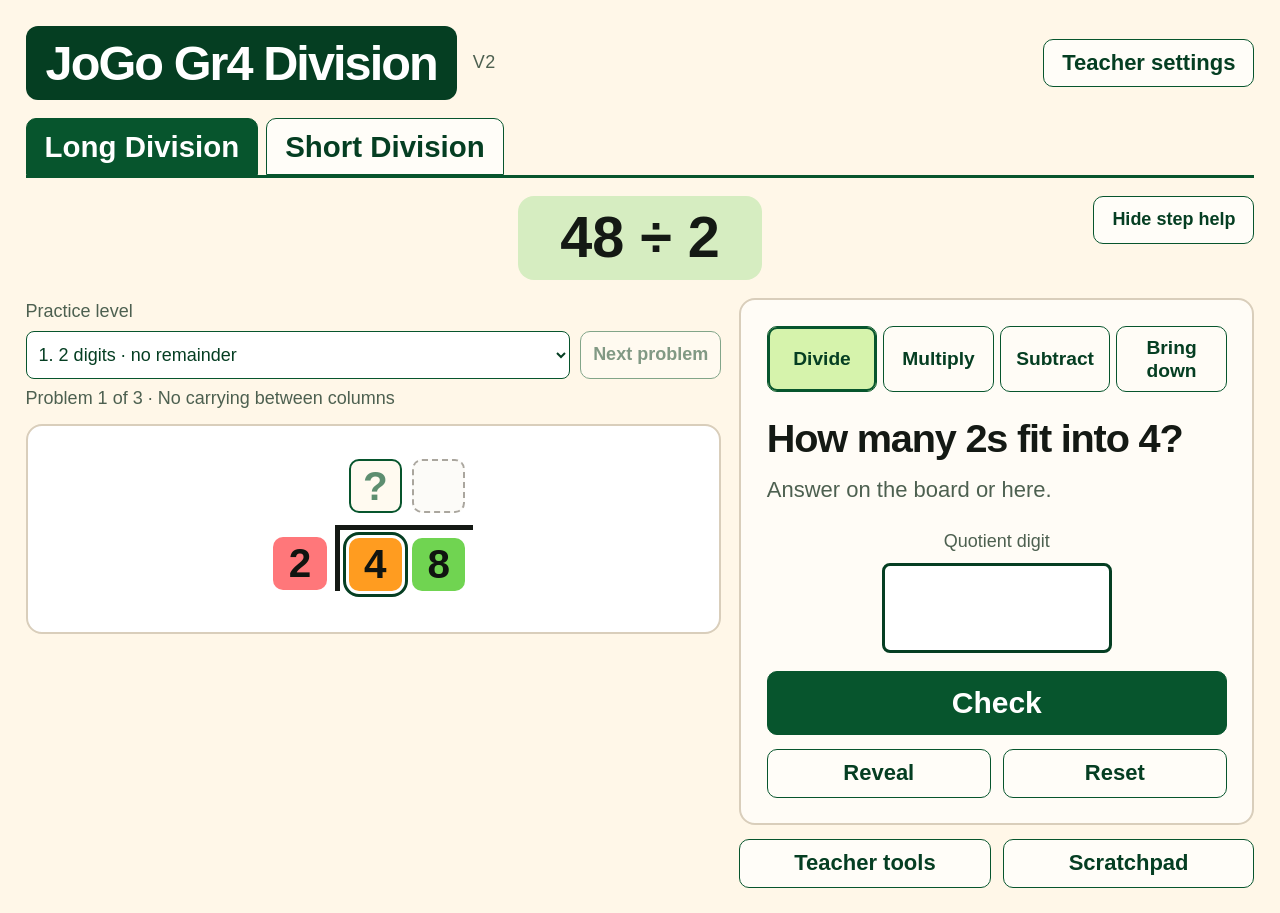
==== commit 5d74e6cc: "Add collapsible step help with full-width board and retained controls" ====
--- a/index.html
+++ b/index.html
@@ -54,7 +54,10 @@
         </div>
 
         <section id="longPanel">
-          <h2 class="problem-heading"><span id="longProblemHeading">48 ÷ 2</span></h2>
+          <div class="long-heading-row">
+            <h2 class="problem-heading"><span id="longProblemHeading">48 ÷ 2</span></h2>
+            <button id="lessonToggle" type="button" aria-expanded="true" aria-controls="longStepArea" onclick="toggleLessonHelp()">Hide step help</button>
+          </div>
           <div class="work-area long-work-area">
             <div class="board-column">
               <div class="practice-controls">
@@ -182,6 +185,14 @@
       if (dividend < 0 || divisor <= 0) return { error: "The dividend must be 0 or more, and the divisor must be bigger than 0." };
       if (divisor > 12) return { error: "For Grade 4 practice, keep the divisor 12 or less." };
       return { dividend, divisor };
+    }
+
+    function toggleLessonHelp() {
+      const collapsed = document.getElementById("longPanel").classList.toggle("help-collapsed");
+      const button = document.getElementById("lessonToggle");
+      button.setAttribute("aria-expanded", String(!collapsed));
+      button.textContent = collapsed ? "Show step help" : "Hide step help";
+      requestAnimationFrame(drawBringDownArrows);
     }
 
     function toggleTeacherDrawer() {
--- a/styles.css
+++ b/styles.css
@@ -166,3 +166,19 @@
   .lesson-tools button { font-size: 18px; padding-inline: 8px; }
 }
 @media (prefers-reduced-motion: reduce) { * { scroll-behavior: auto !important; } }
+
+/* Keep board actions available when the teaching explanations are collapsed. */
+.long-heading-row { position: relative; }
+#lessonToggle { position: absolute; right: 0; top: 0; font-size: var(--text-small); }
+@media (max-width: 520px) {
+  .long-heading-row { display: flex; flex-wrap: wrap; align-items: center; justify-content: space-between; gap: 8px; margin-bottom: 12px; }
+  .long-heading-row .problem-heading { margin-bottom: 0; }
+  #lessonToggle { position: static; }
+}
+.help-collapsed .long-work-area { grid-template-columns: minmax(0, 1fr); }
+.help-collapsed .lesson-column { position: static; }
+.help-collapsed #longStepArea > :not(.step-actions):not(.completion),
+.help-collapsed .lesson-card:has(#longStepArea:empty) { display: none; }
+.help-collapsed .lesson-card { padding: 12px; }
+.help-collapsed .step-actions { margin-top: 0; }
+.help-collapsed .step-actions .primary { min-height: 48px; font-size: 24px; }
